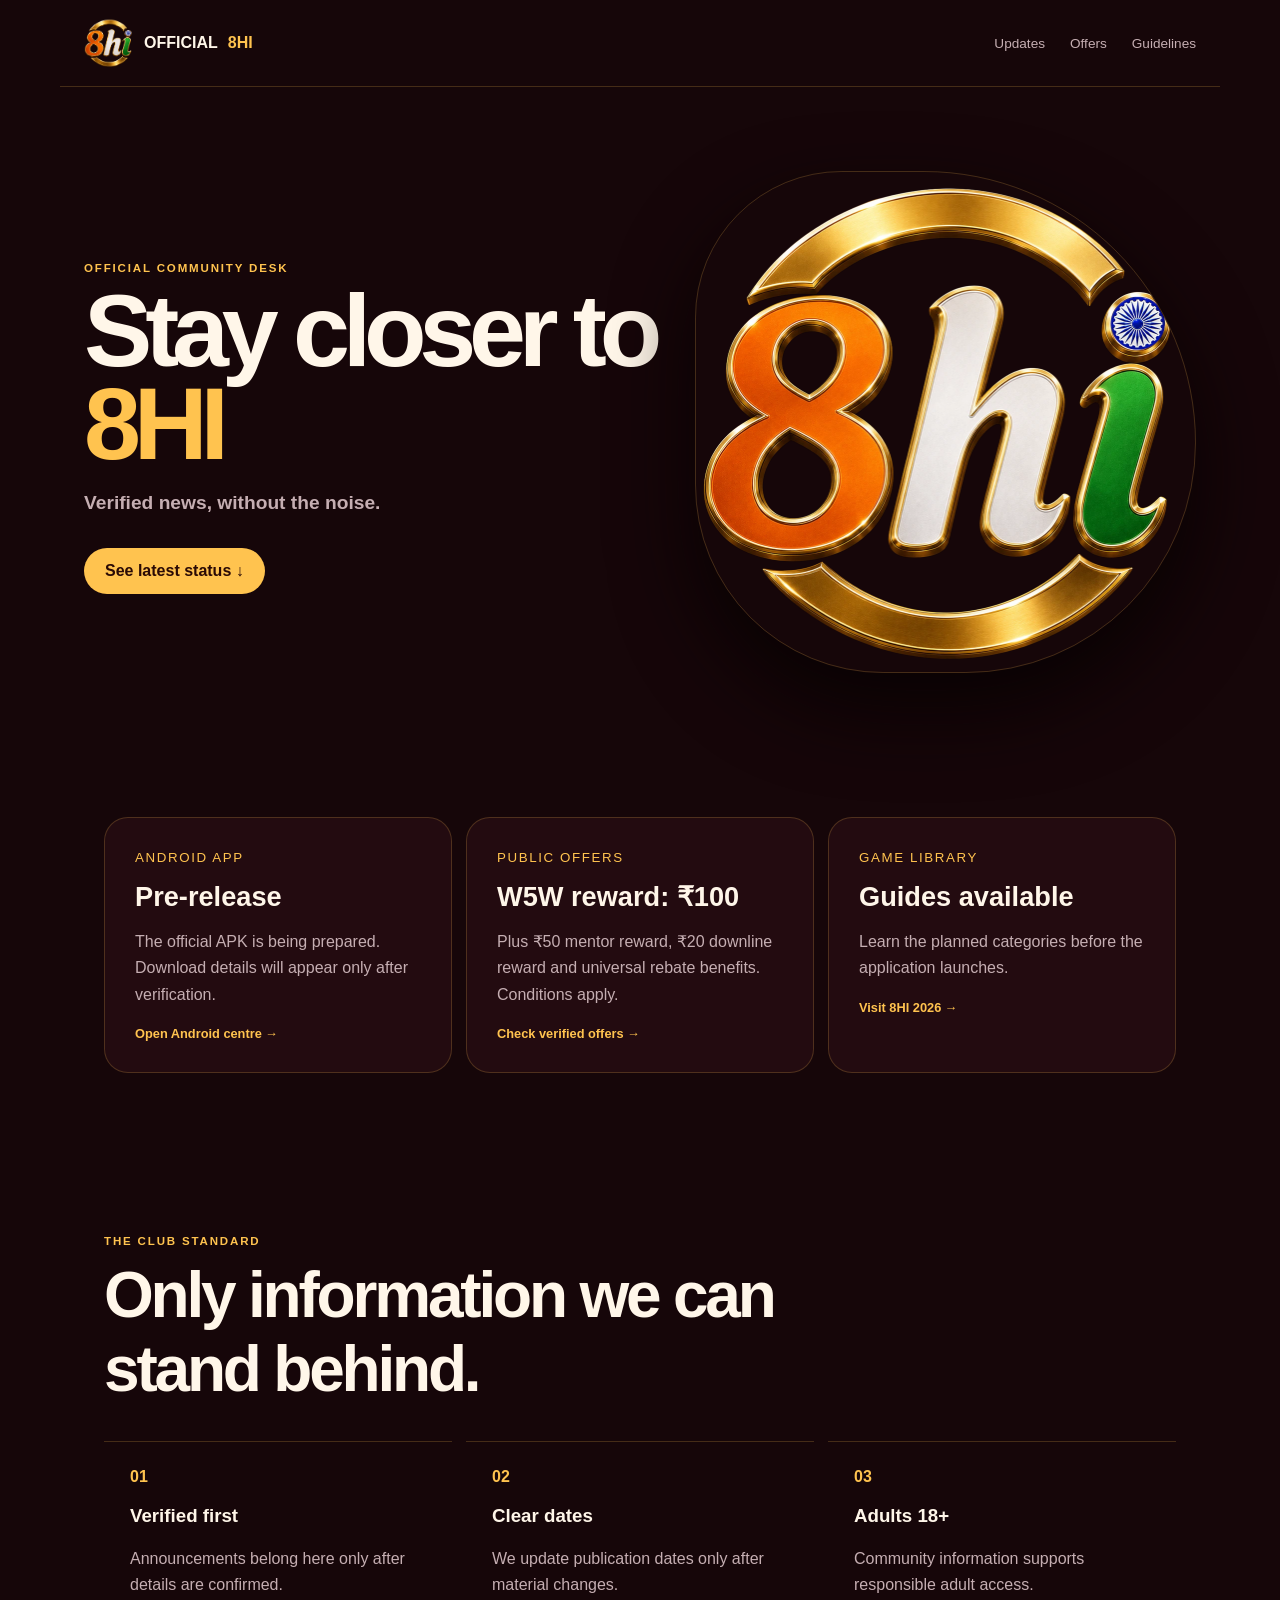
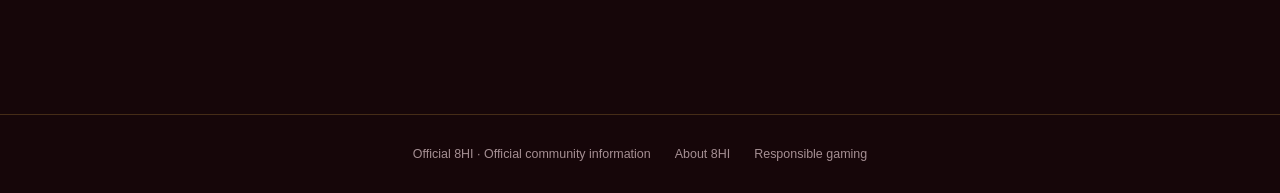
==== index.html @ 54b08151 "Migrate 8HI site to GitHub Pages with live APK download" ====
<!DOCTYPE html><html lang="en-IN"><head><meta charSet="utf-8"/><meta name="viewport" content="width=device-width, initial-scale=1"/><link rel="preload" href="/assets/8hi-mark.png" as="image"/><link rel="preload" href="/assets/8hi-hero-mark-20260906.webp" as="image"/><link rel="stylesheet" href="/_next/static/css/index.CiIoMA8r.css" data-rsc-css-href="/_next/static/css/index.CiIoMA8r.css" data-precedence="vite-rsc/importer-resources"/><link rel="stylesheet" href="/_next/static/css/Seo.BQ40Nzmg.css" data-rsc-css-href="/_next/static/css/Seo.BQ40Nzmg.css" data-precedence="vite-rsc/importer-resources"/><link rel="modulepreload" fetchPriority="low" href="/_next/static/chunks/index-CrFQhKd0.js"/><script src="/_next/static/chunks/rolldown-runtime-C60lm6uB.js" type="module" async=""></script><script src="/_next/static/chunks/framework-BgSIrAUN.js" type="module" async=""></script><link rel="modulepreload" href="/_next/static/chunks/layout-segment-context-BVbj2iGu.js" crossorigin=""/><title>8HI.com Official — Official Community &amp; Platform Updates</title><meta name="description" content="Follow verified Official 8HI news, Android app release updates, game announcements and responsible community guidance."/><meta name="robots" content="index, follow"/><meta name="googlebot" content="index, follow, max-image-preview:large, max-snippet:-1"/><meta property="og:title" content="Official 8HI — Stay Close to 8HI"/><meta property="og:description" content="Verified platform news and community information."/><meta property="og:url" content="https://official8hi.com"/><meta property="og:type" content="website"/><meta property="og:locale" content="en_IN"/><meta property="og:image" content="https://official8hi.com/og.png"/><meta name="twitter:card" content="summary_large_image"/><meta name="twitter:title" content="Official 8HI — Stay Close to 8HI"/><meta name="twitter:description" content="Verified platform news and community information."/><meta name="twitter:image" content="https://official8hi.com/og.png"/><link rel="shortcut icon" href="/favicon.ico"/><link rel="icon" href="/icon-48.png" sizes="48x48" type="image/png"/><link rel="icon" href="/icon.png" sizes="96x96" type="image/png"/><link rel="icon" href="/icon-192.png" sizes="192x192" type="image/png"/><link rel="icon" href="/favicon.ico" sizes="48x48" type="image/x-icon"/><link rel="apple-touch-icon" href="/icon-192.png" sizes="192x192" type="image/png"/><link rel="manifest" href="/manifest.webmanifest"/><link rel="canonical" href="https://official8hi.com"/><script>Object.assign(((self[Symbol.for("vinext.navigationRuntime")]??={bootstrap:{routeManifest:null},functions:{}}).bootstrap.rsc??={rsc:[]}),{params:{},nav:{"pathname":"/","searchParams":[]}})</script><link rel="modulepreload" href="/_next/static/chunks/index-CrFQhKd0.js" />
</head><body><main><script type="application/ld+json">{"@context":"https://schema.org","@graph":[{"@type":"Organization","@id":"https://official8hi.com/#organization","name":"Official 8HI","url":"https://official8hi.com/","logo":{"@type":"ImageObject","url":"https://official8hi.com/icon-512.png"}},{"@type":"WebSite","@id":"https://official8hi.com/#website","name":"Official 8HI","url":"https://official8hi.com/","inLanguage":"en-IN","publisher":{"@id":"https://official8hi.com/#organization"}},{"@type":"WebPage","name":"Official 8HI Official Updates","description":"Verified 8HI Android release, offer and community information.","url":"https://official8hi.com/","datePublished":"2026-08-31","dateModified":"2026-08-31","isPartOf":{"@id":"https://official8hi.com/#website"}},{"@type":"BreadcrumbList","itemListElement":[{"@type":"ListItem","position":1,"name":"Official 8HI","item":"https://official8hi.com/"}]}]}</script><header><a class="brand" href="/"><img src="/assets/8hi-mark.png" alt="Official 8HI" width="50" height="50"/>OFFICIAL <b>8HI</b></a><nav><a href="/updates">Updates</a><a href="/offers">Offers</a><a href="/community-guidelines">Guidelines</a></nav></header><section class="hero"><div><p>OFFICIAL COMMUNITY DESK</p><h1>Stay closer to <span>8HI</span></h1><h2>Verified news, without the noise.</h2><a href="#updates">See latest status ↓</a></div><img src="/assets/8hi-hero-mark-20260906.webp" alt="Official 8HI community" width="700" height="700"/></section><section class="updates" id="updates"><div><small>ANDROID APP</small><strong>Pre-release</strong><p>The official APK is being prepared. Download details will appear only after verification.</p><a href="https://8hiapp.in">Open Android centre →</a></div><div><small>PUBLIC OFFERS</small><strong>W5W reward: ₹100</strong><p>Plus ₹50 mentor reward, ₹20 downline reward and universal rebate benefits. Conditions apply.</p><a href="https://8hiapp.com/bonuses">Check verified offers →</a></div><div><small>GAME LIBRARY</small><strong>Guides available</strong><p>Learn the planned categories before the application launches.</p><a href="https://8hi.in">Visit 8HI 2026 →</a></div></section><section class="club" id="club"><p>THE CLUB STANDARD</p><h2>Only information we can stand behind.</h2><div><article><b>01</b><h3>Verified first</h3><span>Announcements belong here only after details are confirmed.</span></article><article><b>02</b><h3>Clear dates</h3><span>We update publication dates only after material changes.</span></article><article><b>03</b><h3>Adults 18+</h3><span>Community information supports responsible adult access.</span></article></div></section><footer><span>Official 8HI · Official community information</span><a href="https://8hiapp.com/about">About 8HI</a><a href="https://8hiapp.com/responsible-gaming">Responsible gaming</a></footer></main><script type="module" src="/_next/static/chunks/index-CrFQhKd0.js" id="_R_" async=""></script><script>((self[Symbol.for("vinext.navigationRuntime")]??={bootstrap:{routeManifest:null},functions:{}}).bootstrap.rsc??={rsc:[]}).rsc.push("2:I[\"241712b84696\",[],\"Children\",1]\n")</script><script>((self[Symbol.for("vinext.navigationRuntime")]??={bootstrap:{routeManifest:null},functions:{}}).bootstrap.rsc??={rsc:[]}).rsc.push("3:I[\"c97c5256dee9\",[],\"GlobalErrorBoundary\",1]\n")</script><script>((self[Symbol.for("vinext.navigationRuntime")]??={bootstrap:{routeManifest:null},functions:{}}).bootstrap.rsc??={rsc:[]}).rsc.push("4:I[\"4fc9a72db2d4\",[],\"default\",1]\n")</script><script>((self[Symbol.for("vinext.navigationRuntime")]??={bootstrap:{routeManifest:null},functions:{}}).bootstrap.rsc??={rsc:[]}).rsc.push("5:I[\"c97c5256dee9\",[],\"ErrorBoundary\",1]\n")</script><script>((self[Symbol.for("vinext.navigationRuntime")]??={bootstrap:{routeManifest:null},functions:{}}).bootstrap.rsc??={rsc:[]}).rsc.push("6:I[\"fca0cf90f4e2\",[],\"LayoutSegmentProvider\",1]\n")</script><script>((self[Symbol.for("vinext.navigationRuntime")]??={bootstrap:{routeManifest:null},functions:{}}).bootstrap.rsc??={rsc:[]}).rsc.push("7:I[\"241712b84696\",[],\"Slot\",1]\n")</script><script>((self[Symbol.for("vinext.navigationRuntime")]??={bootstrap:{routeManifest:null},functions:{}}).bootstrap.rsc??={rsc:[]}).rsc.push("8:I[\"c97c5256dee9\",[],\"NotFoundBoundary\",1]\n")</script><script>((self[Symbol.for("vinext.navigationRuntime")]??={bootstrap:{routeManifest:null},functions:{}}).bootstrap.rsc??={rsc:[]}).rsc.push("9:I[\"fa878354c746\",[],\"AppRouterScrollTarget\",1]\n")</script><script>((self[Symbol.for("vinext.navigationRuntime")]??={bootstrap:{routeManifest:null},functions:{}}).bootstrap.rsc??={rsc:[]}).rsc.push("a:I[\"c97c5256dee9\",[],\"RedirectBoundary\",1]\n")</script><script>((self[Symbol.for("vinext.navigationRuntime")]??={bootstrap:{routeManifest:null},functions:{}}).bootstrap.rsc??={rsc:[]}).rsc.push(":HL[\"/_next/static/css/index.CiIoMA8r.css\",\"style\"     ]\n")</script><script>((self[Symbol.for("vinext.navigationRuntime")]??={bootstrap:{routeManifest:null},functions:{}}).bootstrap.rsc??={rsc:[]}).rsc.push("0:{\"__route\":\"route:/\",\"__interceptionContext\":null,\"__layoutIds\":[\"layout:/\"],\"__rootLayout\":\"/\",\"__sourcePage\":\"/page\",\"page:/\":\"$L1\",\"layout:/\":[[[[\"$\",\"link\",\"css:/_next/static/css/index.CiIoMA8r.css\",{\"rel\":\"stylesheet\",\"precedence\":\"vite-rsc/importer-resources\",\"href\":\"/_next/static/css/index.CiIoMA8r.css\",\"data-rsc-css-href\":\"/_next/static/css/index.CiIoMA8r.css\"}],\"$undefined\"],[\"$\",\"html\",null,{\"lang\":\"en-IN\",\"children\":[\"$\",\"body\",null,{\"children\":[\"$\",\"$L2\",null,{}]}]}]],null],\"route:/\":[[[\"$\",\"meta\",null,{\"charSet\":\"utf-8\"}],[[\"$\",\"title\",\"0\",{\"children\":\"8HI.com Official — Official Community \u0026 Platform Updates\"}],[\"$\",\"meta\",\"1\",{\"name\":\"description\",\"content\":\"Follow verified Official 8HI news, Android app release updates, game announcements and responsible community guidance.\"}],[\"$\",\"meta\",\"2\",{\"name\":\"robots\",\"content\":\"index, follow\"}],[\"$\",\"meta\",\"3\",{\"name\":\"googlebot\",\"content\":\"index, follow, max-image-preview:large, max-snippet:-1\"}],[\"$\",\"meta\",\"4\",{\"property\":\"og:title\",\"content\":\"Official 8HI — Stay Close to 8HI\"}],[\"$\",\"meta\",\"5\",{\"property\":\"og:description\",\"content\":\"Verified platform news and community information.\"}],[\"$\",\"meta\",\"6\",{\"property\":\"og:url\",\"content\":\"https://official8hi.com\"}],[\"$\",\"meta\",\"7\",{\"property\":\"og:type\",\"content\":\"website\"}],[\"$\",\"meta\",\"8\",{\"property\":\"og:locale\",\"content\":\"en_IN\"}],[\"$\",\"meta\",\"9\",{\"property\":\"og:image\",\"content\":\"https://official8hi.com/og.png\"}],[\"$\",\"meta\",\"10\",{\"name\":\"twitter:card\",\"content\":\"summary_large_image\"}],[\"$\",\"meta\",\"11\",{\"name\":\"twitter:title\",\"content\":\"Official 8HI — Stay Close to 8HI\"}],[\"$\",\"meta\",\"12\",{\"name\":\"twitter:description\",\"content\":\"Verified platform news and community information.\"}],[\"$\",\"meta\",\"13\",{\"name\":\"twitter:image\",\"content\":\"https://official8hi.com/og.png\"}],[\"$\",\"link\",\"14\",{\"rel\":\"shortcut icon\",\"href\":\"/favicon.ico\"}],[\"$\",\"link\",\"15\",{\"rel\":\"icon\",\"href\":\"/icon-48.png\",\"sizes\":\"48x48\",\"type\":\"image/png\"}],[\"$\",\"link\",\"16\",{\"rel\":\"icon\",\"href\":\"/icon.png\",\"sizes\":\"96x96\",\"type\":\"image/png\"}],[\"$\",\"link\",\"17\",{\"rel\":\"icon\",\"href\":\"/icon-192.png\",\"sizes\":\"192x192\",\"type\":\"image/png\"}],[\"$\",\"link\",\"18\",{\"rel\":\"icon\",\"href\":\"/favicon.ico\",\"sizes\":\"48x48\",\"type\":\"image/x-icon\"}],[\"$\",\"link\",\"19\",{\"rel\":\"apple-touch-icon\",\"href\":\"/icon-192.png\",\"sizes\":\"192x192\",\"type\":\"image/png\"}],[\"$\",\"link\",\"20\",{\"rel\":\"manifest\",\"href\":\"/manifest.webmanifest\"}],[\"$\",\"link\",\"21\",{\"rel\":\"canonical\",\"href\":\"https://official8hi.com\"}]],[[\"$\",\"meta\",\"0\",{\"name\":\"viewport\",\"content\":\"width=device-width, initial-scale=1\"}]]],[\"$\",\"$L3\",null,{\"fallback\":\"$4\",\"children\":[\"$\",\"$L5\",null,{\"fallback\":\"$4\",\"children\":[\"$\",\"$L6\",null,{\"providerId\":\"layout:/\",\"segmentMap\":{\"children\":[]},\"children\":[\"$\",\"$L7\",null,{\"id\":\"layout:/\",\"parallelSlots\":\"$undefined\",\"children\":[\"$\",\"$L8\",null,{\"resetKey\":\"\",\"fallback\":[\"$\",\"main\",null,{\"className\":\"subpage\",\"children\":[[\"$\",\"p\",null,{\"className\":\"eyebrow\",\"children\":\"404\"}],[\"$\",\"h1\",null,{\"children\":\"Notice not found\"}],[\"$\",\"p\",null,{\"className\":\"intro\",\"children\":\"This address is not part of the verified Official 8HI information desk.\"}],[\"$\",\"a\",null,{\"href\":\"/\",\"children\":\"Return to Official 8HI\"}]]}],\"children\":[\"$\",\"$L8\",null,{\"resetKey\":\"\",\"fallback\":[\"$\",\"main\",null,{\"className\":\"subpage\",\"children\":[[\"$\",\"p\",null,{\"className\":\"eyebrow\",\"children\":\"404\"}],[\"$\",\"h1\",null,{\"children\":\"Notice not found\"}],[\"$\",\"p\",null,{\"className\":\"intro\",\"children\":\"This address is not part of the verified Official 8HI information desk.\"}],[\"$\",\"a\",null,{\"href\":\"/\",\"children\":\"Return to Official 8HI\"}]]}],\"children\":[\"$\",\"$L9\",null,{\"children\":[\"$\",\"$La\",null,{\"children\":[[\"$\",\"$L6\",null,{\"providerId\":\"page:/\",\"segmentMap\":{\"children\":[\"__PAGE__\"]},\"children\":[\"$\",\"$L7\",null,{\"id\":\"page:/\"}]}],null]}]}]}]}]}]}]}]}],null,null],\"__layoutFlags\":{\"layout:/\":\"s\"},\"__artifactCompatibility\":{\"schemaVersion\":1,\"graphVersion\":\"app-route-graph:1177fd80f83fa7b0\",\"deploymentVersion\":\"f76f2bc6-9877-46dc-8e37-2fa02116fa66\",\"appElementsSchemaVersion\":1,\"rscPayloadSchemaVersion\":1,\"rootBoundaryId\":\"/\",\"renderEpoch\":null},\"__renderObservation\":{\"schemaVersion\":1,\"output\":{\"kind\":\"app-rsc\",\"mountedSlotsFingerprint\":null,\"renderEpoch\":null,\"rootBoundaryId\":\"/\",\"routeId\":\"route:/\"},\"completeness\":\"partial\",\"boundaryOutcome\":{\"kind\":\"unknown\"},\"requestApis\":[{\"kind\":\"connection\",\"status\":\"unknown\"},{\"kind\":\"cookies\",\"status\":\"unknown\"},{\"kind\":\"draftMode\",\"status\":\"unknown\"},{\"kind\":\"headers\",\"status\":\"unknown\"},{\"kind\":\"params\",\"status\":\"unknown\"},{\"kind\":\"searchParams\",\"status\":\"unknown\"}],\"dynamicFetches\":[],\"cacheTags\":[\"/\",\"_N_T_/\",\"_N_T_/index\",\"_N_T_/layout\",\"_N_T_/page\"],\"pathTags\":[\"/\"],\"cacheability\":\"unknown\",\"downgrade\":{\"target\":\"freshRender\",\"reasons\":[{\"code\":\"CP_DOWNGRADE_CACHEABILITY_UNKNOWN\",\"target\":\"freshRender\"},{\"code\":\"CP_DOWNGRADE_INCOMPLETE_OBSERVATION\",\"completeness\":\"partial\",\"target\":\"freshRender\"},{\"code\":\"CP_DOWNGRADE_UNKNOWN_REQUEST_API\",\"requestApi\":\"connection\",\"target\":\"freshRender\"},{\"code\":\"CP_DOWNGRADE_UNKNOWN_REQUEST_API\",\"requestApi\":\"cookies\",\"target\":\"freshRender\"},{\"code\":\"CP_DOWNGRADE_UNKNOWN_REQUEST_API\",\"requestApi\":\"draftMode\",\"target\":\"freshRender\"},{\"code\":\"CP_DOWNGRADE_UNKNOWN_REQUEST_API\",\"requestApi\":\"headers\",\"target\":\"freshRender\"},{\"code\":\"CP_DOWNGRADE_UNKNOWN_REQUEST_API\",\"requestApi\":\"params\",\"target\":\"freshRender\"},{\"code\":\"CP_DOWNGRADE_UNKNOWN_REQUEST_API\",\"requestApi\":\"searchParams\",\"target\":\"freshRender\"}],\"fallback\":{\"kind\":\"breakerFallback\",\"code\":\"CP_PRIVATE_DYNAMIC_DOWNGRADE\",\"mode\":\"renderFresh\",\"scope\":\"affectedOutput\",\"fields\":{\"reasonCodes\":[\"CP_DOWNGRADE_CACHEABILITY_UNKNOWN\",\"CP_DOWNGRADE_INCOMPLETE_OBSERVATION\",\"CP_DOWNGRADE_UNKNOWN_REQUEST_API\",\"CP_DOWNGRADE_UNKNOWN_REQUEST_API\",\"CP_DOWNGRADE_UNKNOWN_REQUEST_API\",\"CP_DOWNGRADE_UNKNOWN_REQUEST_API\",\"CP_DOWNGRADE_UNKNOWN_REQUEST_API\",\"CP_DOWNGRADE_UNKNOWN_REQUEST_API\"],\"target\":\"freshRender\"}},\"isPublicCacheCandidate\":false}}}\n")</script><script>((self[Symbol.for("vinext.navigationRuntime")]??={bootstrap:{routeManifest:null},functions:{}}).bootstrap.rsc??={rsc:[]}).rsc.push(":HL[\"/_next/static/css/Seo.BQ40Nzmg.css\",\"style\"     ]\n")</script><script>((self[Symbol.for("vinext.navigationRuntime")]??={bootstrap:{routeManifest:null},functions:{}}).bootstrap.rsc??={rsc:[]}).rsc.push(":HL[\"/assets/8hi-mark.png\",\"image\"]\n")</script><script>((self[Symbol.for("vinext.navigationRuntime")]??={bootstrap:{routeManifest:null},functions:{}}).bootstrap.rsc??={rsc:[]}).rsc.push(":HL[\"/assets/8hi-hero-mark-20260906.webp\",\"image\"]\n")</script><script>((self[Symbol.for("vinext.navigationRuntime")]??={bootstrap:{routeManifest:null},functions:{}}).bootstrap.rsc??={rsc:[]}).rsc.push("1:[\"$\",\"main\",null,{\"children\":[[[[\"$\",\"link\",\"css:/_next/static/css/Seo.BQ40Nzmg.css\",{\"rel\":\"stylesheet\",\"precedence\":\"vite-rsc/importer-resources\",\"href\":\"/_next/static/css/Seo.BQ40Nzmg.css\",\"data-rsc-css-href\":\"/_next/static/css/Seo.BQ40Nzmg.css\"}],\"$undefined\"],[\"$\",\"script\",null,{\"type\":\"application/ld+json\",\"dangerouslySetInnerHTML\":{\"__html\":\"{\\\"@context\\\":\\\"https://schema.org\\\",\\\"@graph\\\":[{\\\"@type\\\":\\\"Organization\\\",\\\"@id\\\":\\\"https://official8hi.com/#organization\\\",\\\"name\\\":\\\"Official 8HI\\\",\\\"url\\\":\\\"https://official8hi.com/\\\",\\\"logo\\\":{\\\"@type\\\":\\\"ImageObject\\\",\\\"url\\\":\\\"https://official8hi.com/icon-512.png\\\"}},{\\\"@type\\\":\\\"WebSite\\\",\\\"@id\\\":\\\"https://official8hi.com/#website\\\",\\\"name\\\":\\\"Official 8HI\\\",\\\"url\\\":\\\"https://official8hi.com/\\\",\\\"inLanguage\\\":\\\"en-IN\\\",\\\"publisher\\\":{\\\"@id\\\":\\\"https://official8hi.com/#organization\\\"}},{\\\"@type\\\":\\\"WebPage\\\",\\\"name\\\":\\\"Official 8HI Official Updates\\\",\\\"description\\\":\\\"Verified 8HI Android release, offer and community information.\\\",\\\"url\\\":\\\"https://official8hi.com/\\\",\\\"datePublished\\\":\\\"2026-08-31\\\",\\\"dateModified\\\":\\\"2026-08-31\\\",\\\"isPartOf\\\":{\\\"@id\\\":\\\"https://official8hi.com/#website\\\"}},{\\\"@type\\\":\\\"BreadcrumbList\\\",\\\"itemListElement\\\":[{\\\"@type\\\":\\\"ListItem\\\",\\\"position\\\":1,\\\"name\\\":\\\"Official 8HI\\\",\\\"item\\\":\\\"https://official8hi.com/\\\"}]}]}\"}}]],[\"$\",\"header\",null,{\"children\":[[\"$\",\"a\",null,{\"className\":\"brand\",\"href\":\"/\",\"children\":[[\"$\",\"img\",null,{\"src\":\"/assets/8hi-mark.png\",\"alt\":\"Official 8HI\",\"width\":50,\"height\":50}],\"OFFICIAL \",[\"$\",\"b\",null,{\"children\":\"8HI\"}]]}],[\"$\",\"nav\",null,{\"children\":[[\"$\",\"a\",null,{\"href\":\"/updates\",\"children\":\"Updates\"}],[\"$\",\"a\",null,{\"href\":\"/offers\",\"children\":\"Offers\"}],[\"$\",\"a\",null,{\"href\":\"/community-guidelines\",\"children\":\"Guidelines\"}]]}]]}],[\"$\",\"section\",null,{\"className\":\"hero\",\"children\":[[\"$\",\"div\",null,{\"children\":[[\"$\",\"p\",null,{\"children\":\"OFFICIAL COMMUNITY DESK\"}],[\"$\",\"h1\",null,{\"children\":[\"Stay closer to \",[\"$\",\"span\",null,{\"children\":\"8HI\"}]]}],[\"$\",\"h2\",null,{\"children\":\"Verified news, without the noise.\"}],[\"$\",\"a\",null,{\"href\":\"#updates\",\"children\":\"See latest status ↓\"}]]}],[\"$\",\"img\",null,{\"src\":\"/assets/8hi-hero-mark-20260906.webp\",\"alt\":\"Official 8HI community\",\"width\":700,\"height\":700}]]}],[\"$\",\"section\",null,{\"className\":\"updates\",\"id\":\"updates\",\"children\":[[\"$\",\"div\",null,{\"children\":[[\"$\",\"small\",null,{\"children\":\"ANDROID APP\"}],[\"$\",\"strong\",null,{\"children\":\"Pre-release\"}],[\"$\",\"p\",null,{\"children\":\"The official APK is being prepared. Download details will appear only after verification.\"}],[\"$\",\"a\",null,{\"href\":\"https://8hiapp.in\",\"children\":\"Open Android centre →\"}]]}],[\"$\",\"div\",null,{\"children\":[[\"$\",\"small\",null,{\"children\":\"PUBLIC OFFERS\"}],[\"$\",\"strong\",null,{\"children\":\"W5W reward: ₹100\"}],[\"$\",\"p\",null,{\"children\":\"Plus ₹50 mentor reward, ₹20 downline reward and universal rebate benefits. Conditions apply.\"}],[\"$\",\"a\",null,{\"href\":\"https://8hiapp.com/bonuses\",\"children\":\"Check verified offers →\"}]]}],[\"$\",\"div\",null,{\"children\":[[\"$\",\"small\",null,{\"children\":\"GAME LIBRARY\"}],[\"$\",\"strong\",null,{\"children\":\"Guides available\"}],[\"$\",\"p\",null,{\"children\":\"Learn the planned categories before the application launches.\"}],[\"$\",\"a\",null,{\"href\":\"https://8hi.in\",\"children\":\"Visit 8HI 2026 →\"}]]}]]}],[\"$\",\"section\",null,{\"className\":\"club\",\"id\":\"club\",\"children\":[[\"$\",\"p\",null,{\"children\":\"THE CLUB STANDARD\"}],[\"$\",\"h2\",null,{\"children\":\"Only information we can stand behind.\"}],[\"$\",\"div\",null,{\"children\":[[\"$\",\"article\",null,{\"children\":[[\"$\",\"b\",null,{\"children\":\"01\"}],[\"$\",\"h3\",null,{\"children\":\"Verified first\"}],[\"$\",\"span\",null,{\"children\":\"Announcements belong here only after details are confirmed.\"}]]}],[\"$\",\"article\",null,{\"children\":[[\"$\",\"b\",null,{\"children\":\"02\"}],[\"$\",\"h3\",null,{\"children\":\"Clear dates\"}],[\"$\",\"span\",null,{\"children\":\"We update publication dates only after material changes.\"}]]}],[\"$\",\"article\",null,{\"children\":[[\"$\",\"b\",null,{\"children\":\"03\"}],[\"$\",\"h3\",null,{\"children\":\"Adults 18+\"}],[\"$\",\"span\",null,{\"children\":\"Community information supports responsible adult access.\"}]]}]]}]]}],[\"$\",\"footer\",null,{\"children\":[[\"$\",\"span\",null,{\"children\":\"Official 8HI · Official community information\"}],[\"$\",\"a\",null,{\"href\":\"https://8hiapp.com/about\",\"children\":\"About 8HI\"}],[\"$\",\"a\",null,{\"href\":\"https://8hiapp.com/responsible-gaming\",\"children\":\"Responsible gaming\"}]]}]]}]\n")</script><script>Object.assign(((self[Symbol.for("vinext.navigationRuntime")]??={bootstrap:{routeManifest:null},functions:{}}).bootstrap.rsc??={rsc:[]}),{"initialCacheKind":"static"});((self[Symbol.for("vinext.navigationRuntime")]??={bootstrap:{routeManifest:null},functions:{}}).bootstrap.rsc??={rsc:[]}).done=true</script><script src="/download-ready.js" defer></script></body></html>
---- _next/static/css/index.CiIoMA8r.css ----
:root{--bg:#160609;--card:#230b10;--gold:#ffc34f;--text:#fff6e9;--muted:#c5aeb2;--line:#ffc34f33}*{box-sizing:border-box}html{scroll-behavior:smooth}body{background:var(--bg);color:var(--text);margin:0;font-family:Arial,sans-serif}a{color:inherit;text-decoration:none}header{border-bottom:1px solid var(--line);justify-content:space-between;align-items:center;max-width:1160px;margin:auto;padding:18px 24px;display:flex}.brand{align-items:center;gap:10px;font-weight:900;display:flex}.brand b,.hero p,.club>p{color:var(--gold)}nav{color:var(--muted);gap:25px;font-size:.85rem;display:flex}.hero{grid-template-columns:1fr .82fr;align-items:center;max-width:1160px;min-height:670px;margin:auto;padding:65px 24px;display:grid}.hero p,.club>p{letter-spacing:.16em;font-size:.72rem;font-weight:900}.hero h1{letter-spacing:-.07em;margin:10px 0 0;font-size:clamp(4rem,8vw,7.5rem);line-height:.9}.hero h1 span{color:var(--gold)}.hero h2{color:var(--muted);margin:22px 0 34px;font-size:1.2rem}.hero>div>a{background:var(--gold);color:#2a0a05;border-radius:999px;padding:14px 21px;font-weight:900;display:inline-flex}.hero img{border:1px solid var(--line);border-radius:35% 65% 55% 45%;width:100%;height:auto;box-shadow:0 35px 80px #090203}.updates{grid-template-columns:repeat(3,1fr);gap:14px;max-width:1120px;margin:auto;padding:60px 24px;display:grid}.updates>div{border:1px solid var(--line);background:var(--card);border-radius:24px;padding:30px}.updates small{color:var(--gold);letter-spacing:.12em}.updates strong{margin:15px 0;font-size:1.7rem;display:block}.updates p,.club span{color:var(--muted);line-height:1.65}.updates a{color:var(--gold);font-size:.8rem;font-weight:800}.club{max-width:1120px;margin:auto;padding:90px 24px}.club h2{letter-spacing:-.05em;max-width:700px;margin:10px 0 35px;font-size:clamp(2.4rem,5vw,4rem)}.club>div{grid-template-columns:repeat(3,1fr);gap:14px;display:grid}.club article{border-top:1px solid var(--line);padding:26px}.club b{color:var(--gold)}footer{border-top:1px solid var(--line);color:#a58f93;flex-wrap:wrap;justify-content:center;gap:24px;padding:32px;font-size:.78rem;display:flex}@media (max-width:720px){body{padding-bottom:72px}header{padding:12px 16px}header nav{z-index:10;border:1px solid var(--line);background:#160609f2;border-radius:16px;justify-content:space-around;padding:14px;position:fixed;bottom:8px;left:10px;right:10px}.hero{text-align:center;grid-template-columns:1fr;min-height:auto;padding:55px 18px}.hero h1{font-size:4rem}.hero img{margin-top:45px}.updates,.club>div{grid-template-columns:1fr}.updates,.club{padding:60px 18px}}
---- _next/static/css/Seo.BQ40Nzmg.css ----
.crumb{color:#bfcae0;flex-wrap:wrap;align-items:center;gap:.55rem;margin:0 0 1.4rem;font-size:.9rem;display:flex}.crumb a{color:inherit}.updated{color:#aab7ce;margin:1rem 0 2rem;display:block}:is(a:focus-visible,summary:focus-visible){outline-offset:4px;outline:3px solid #efbd45}
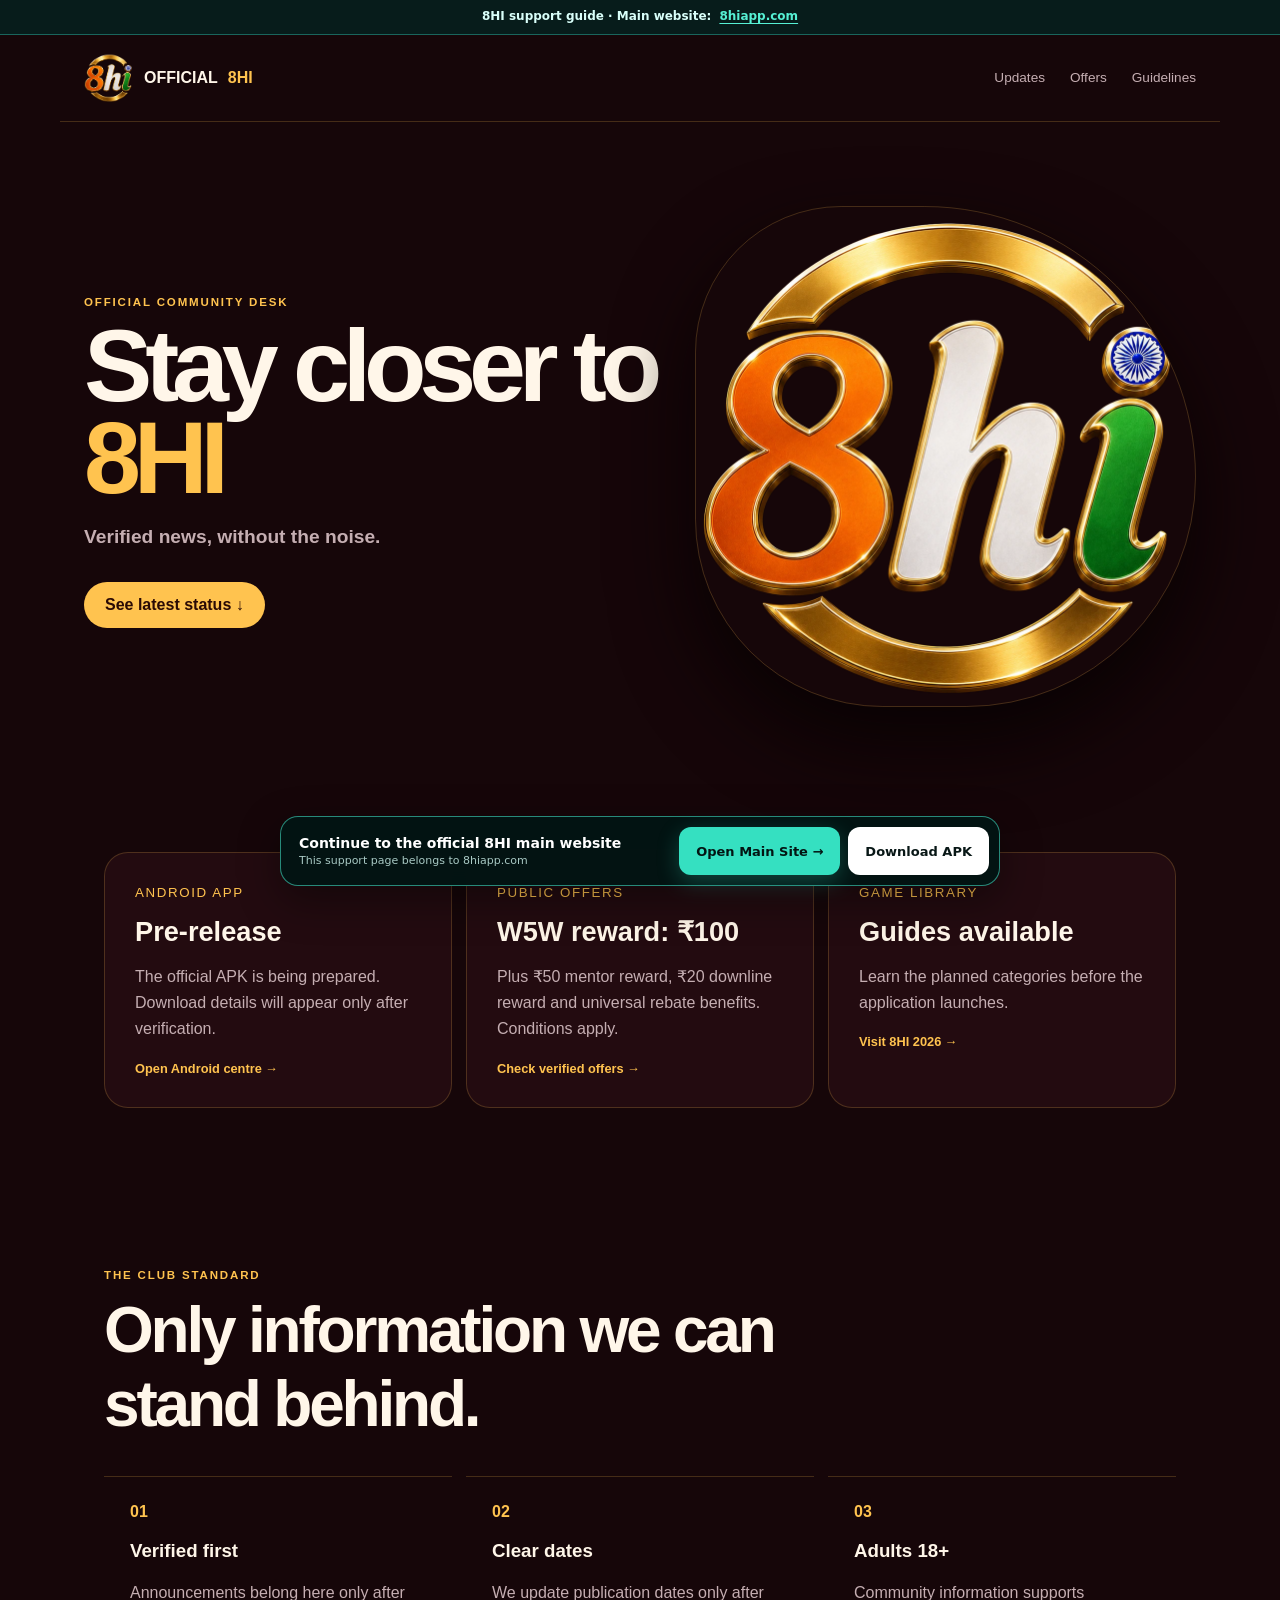
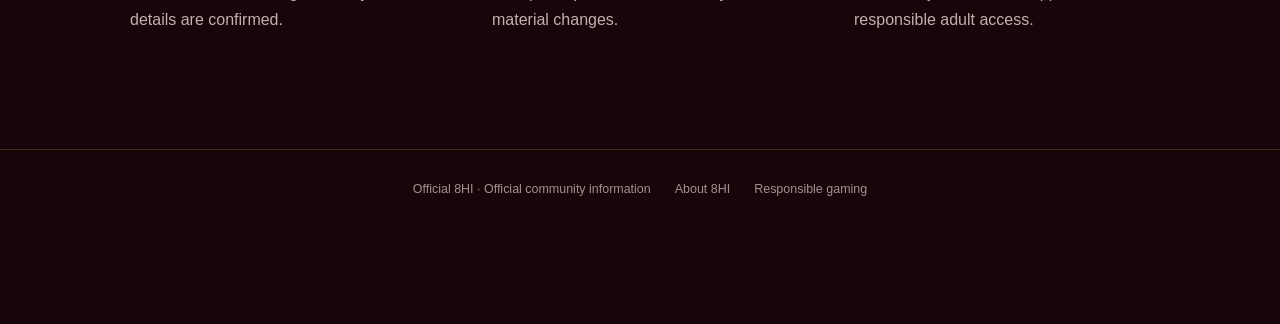
==== commit 3788b7af: "Add clear mobile navigation to main site" ====
--- a/index.html
+++ b/index.html
@@ -1,2 +1,2 @@
 <!DOCTYPE html><html lang="en-IN"><head><meta charSet="utf-8"/><meta name="viewport" content="width=device-width, initial-scale=1"/><link rel="preload" href="/assets/8hi-mark.png" as="image"/><link rel="preload" href="/assets/8hi-hero-mark-20260906.webp" as="image"/><link rel="stylesheet" href="/_next/static/css/index.CiIoMA8r.css" data-rsc-css-href="/_next/static/css/index.CiIoMA8r.css" data-precedence="vite-rsc/importer-resources"/><link rel="stylesheet" href="/_next/static/css/Seo.BQ40Nzmg.css" data-rsc-css-href="/_next/static/css/Seo.BQ40Nzmg.css" data-precedence="vite-rsc/importer-resources"/><link rel="modulepreload" fetchPriority="low" href="/_next/static/chunks/index-CrFQhKd0.js"/><script src="/_next/static/chunks/rolldown-runtime-C60lm6uB.js" type="module" async=""></script><script src="/_next/static/chunks/framework-BgSIrAUN.js" type="module" async=""></script><link rel="modulepreload" href="/_next/static/chunks/layout-segment-context-BVbj2iGu.js" crossorigin=""/><title>8HI.com Official — Official Community &amp; Platform Updates</title><meta name="description" content="Follow verified Official 8HI news, Android app release updates, game announcements and responsible community guidance."/><meta name="robots" content="index, follow"/><meta name="googlebot" content="index, follow, max-image-preview:large, max-snippet:-1"/><meta property="og:title" content="Official 8HI — Stay Close to 8HI"/><meta property="og:description" content="Verified platform news and community information."/><meta property="og:url" content="https://official8hi.com"/><meta property="og:type" content="website"/><meta property="og:locale" content="en_IN"/><meta property="og:image" content="https://official8hi.com/og.png"/><meta name="twitter:card" content="summary_large_image"/><meta name="twitter:title" content="Official 8HI — Stay Close to 8HI"/><meta name="twitter:description" content="Verified platform news and community information."/><meta name="twitter:image" content="https://official8hi.com/og.png"/><link rel="shortcut icon" href="/favicon.ico"/><link rel="icon" href="/icon-48.png" sizes="48x48" type="image/png"/><link rel="icon" href="/icon.png" sizes="96x96" type="image/png"/><link rel="icon" href="/icon-192.png" sizes="192x192" type="image/png"/><link rel="icon" href="/favicon.ico" sizes="48x48" type="image/x-icon"/><link rel="apple-touch-icon" href="/icon-192.png" sizes="192x192" type="image/png"/><link rel="manifest" href="/manifest.webmanifest"/><link rel="canonical" href="https://official8hi.com"/><script>Object.assign(((self[Symbol.for("vinext.navigationRuntime")]??={bootstrap:{routeManifest:null},functions:{}}).bootstrap.rsc??={rsc:[]}),{params:{},nav:{"pathname":"/","searchParams":[]}})</script><link rel="modulepreload" href="/_next/static/chunks/index-CrFQhKd0.js" />
-</head><body><main><script type="application/ld+json">{"@context":"https://schema.org","@graph":[{"@type":"Organization","@id":"https://official8hi.com/#organization","name":"Official 8HI","url":"https://official8hi.com/","logo":{"@type":"ImageObject","url":"https://official8hi.com/icon-512.png"}},{"@type":"WebSite","@id":"https://official8hi.com/#website","name":"Official 8HI","url":"https://official8hi.com/","inLanguage":"en-IN","publisher":{"@id":"https://official8hi.com/#organization"}},{"@type":"WebPage","name":"Official 8HI Official Updates","description":"Verified 8HI Android release, offer and community information.","url":"https://official8hi.com/","datePublished":"2026-08-31","dateModified":"2026-08-31","isPartOf":{"@id":"https://official8hi.com/#website"}},{"@type":"BreadcrumbList","itemListElement":[{"@type":"ListItem","position":1,"name":"Official 8HI","item":"https://official8hi.com/"}]}]}</script><header><a class="brand" href="/"><img src="/assets/8hi-mark.png" alt="Official 8HI" width="50" height="50"/>OFFICIAL <b>8HI</b></a><nav><a href="/updates">Updates</a><a href="/offers">Offers</a><a href="/community-guidelines">Guidelines</a></nav></header><section class="hero"><div><p>OFFICIAL COMMUNITY DESK</p><h1>Stay closer to <span>8HI</span></h1><h2>Verified news, without the noise.</h2><a href="#updates">See latest status ↓</a></div><img src="/assets/8hi-hero-mark-20260906.webp" alt="Official 8HI community" width="700" height="700"/></section><section class="updates" id="updates"><div><small>ANDROID APP</small><strong>Pre-release</strong><p>The official APK is being prepared. Download details will appear only after verification.</p><a href="https://8hiapp.in">Open Android centre →</a></div><div><small>PUBLIC OFFERS</small><strong>W5W reward: ₹100</strong><p>Plus ₹50 mentor reward, ₹20 downline reward and universal rebate benefits. Conditions apply.</p><a href="https://8hiapp.com/bonuses">Check verified offers →</a></div><div><small>GAME LIBRARY</small><strong>Guides available</strong><p>Learn the planned categories before the application launches.</p><a href="https://8hi.in">Visit 8HI 2026 →</a></div></section><section class="club" id="club"><p>THE CLUB STANDARD</p><h2>Only information we can stand behind.</h2><div><article><b>01</b><h3>Verified first</h3><span>Announcements belong here only after details are confirmed.</span></article><article><b>02</b><h3>Clear dates</h3><span>We update publication dates only after material changes.</span></article><article><b>03</b><h3>Adults 18+</h3><span>Community information supports responsible adult access.</span></article></div></section><footer><span>Official 8HI · Official community information</span><a href="https://8hiapp.com/about">About 8HI</a><a href="https://8hiapp.com/responsible-gaming">Responsible gaming</a></footer></main><script type="module" src="/_next/static/chunks/index-CrFQhKd0.js" id="_R_" async=""></script><script>((self[Symbol.for("vinext.navigationRuntime")]??={bootstrap:{routeManifest:null},functions:{}}).bootstrap.rsc??={rsc:[]}).rsc.push("2:I[\"241712b84696\",[],\"Children\",1]\n")</script><script>((self[Symbol.for("vinext.navigationRuntime")]??={bootstrap:{routeManifest:null},functions:{}}).bootstrap.rsc??={rsc:[]}).rsc.push("3:I[\"c97c5256dee9\",[],\"GlobalErrorBoundary\",1]\n")</script><script>((self[Symbol.for("vinext.navigationRuntime")]??={bootstrap:{routeManifest:null},functions:{}}).bootstrap.rsc??={rsc:[]}).rsc.push("4:I[\"4fc9a72db2d4\",[],\"default\",1]\n")</script><script>((self[Symbol.for("vinext.navigationRuntime")]??={bootstrap:{routeManifest:null},functions:{}}).bootstrap.rsc??={rsc:[]}).rsc.push("5:I[\"c97c5256dee9\",[],\"ErrorBoundary\",1]\n")</script><script>((self[Symbol.for("vinext.navigationRuntime")]??={bootstrap:{routeManifest:null},functions:{}}).bootstrap.rsc??={rsc:[]}).rsc.push("6:I[\"fca0cf90f4e2\",[],\"LayoutSegmentProvider\",1]\n")</script><script>((self[Symbol.for("vinext.navigationRuntime")]??={bootstrap:{routeManifest:null},functions:{}}).bootstrap.rsc??={rsc:[]}).rsc.push("7:I[\"241712b84696\",[],\"Slot\",1]\n")</script><script>((self[Symbol.for("vinext.navigationRuntime")]??={bootstrap:{routeManifest:null},functions:{}}).bootstrap.rsc??={rsc:[]}).rsc.push("8:I[\"c97c5256dee9\",[],\"NotFoundBoundary\",1]\n")</script><script>((self[Symbol.for("vinext.navigationRuntime")]??={bootstrap:{routeManifest:null},functions:{}}).bootstrap.rsc??={rsc:[]}).rsc.push("9:I[\"fa878354c746\",[],\"AppRouterScrollTarget\",1]\n")</script><script>((self[Symbol.for("vinext.navigationRuntime")]??={bootstrap:{routeManifest:null},functions:{}}).bootstrap.rsc??={rsc:[]}).rsc.push("a:I[\"c97c5256dee9\",[],\"RedirectBoundary\",1]\n")</script><script>((self[Symbol.for("vinext.navigationRuntime")]??={bootstrap:{routeManifest:null},functions:{}}).bootstrap.rsc??={rsc:[]}).rsc.push(":HL[\"/_next/static/css/index.CiIoMA8r.css\",\"style\"     ]\n")</script><script>((self[Symbol.for("vinext.navigationRuntime")]??={bootstrap:{routeManifest:null},functions:{}}).bootstrap.rsc??={rsc:[]}).rsc.push("0:{\"__route\":\"route:/\",\"__interceptionContext\":null,\"__layoutIds\":[\"layout:/\"],\"__rootLayout\":\"/\",\"__sourcePage\":\"/page\",\"page:/\":\"$L1\",\"layout:/\":[[[[\"$\",\"link\",\"css:/_next/static/css/index.CiIoMA8r.css\",{\"rel\":\"stylesheet\",\"precedence\":\"vite-rsc/importer-resources\",\"href\":\"/_next/static/css/index.CiIoMA8r.css\",\"data-rsc-css-href\":\"/_next/static/css/index.CiIoMA8r.css\"}],\"$undefined\"],[\"$\",\"html\",null,{\"lang\":\"en-IN\",\"children\":[\"$\",\"body\",null,{\"children\":[\"$\",\"$L2\",null,{}]}]}]],null],\"route:/\":[[[\"$\",\"meta\",null,{\"charSet\":\"utf-8\"}],[[\"$\",\"title\",\"0\",{\"children\":\"8HI.com Official — Official Community \u0026 Platform Updates\"}],[\"$\",\"meta\",\"1\",{\"name\":\"description\",\"content\":\"Follow verified Official 8HI news, Android app release updates, game announcements and responsible community guidance.\"}],[\"$\",\"meta\",\"2\",{\"name\":\"robots\",\"content\":\"index, follow\"}],[\"$\",\"meta\",\"3\",{\"name\":\"googlebot\",\"content\":\"index, follow, max-image-preview:large, max-snippet:-1\"}],[\"$\",\"meta\",\"4\",{\"property\":\"og:title\",\"content\":\"Official 8HI — Stay Close to 8HI\"}],[\"$\",\"meta\",\"5\",{\"property\":\"og:description\",\"content\":\"Verified platform news and community information.\"}],[\"$\",\"meta\",\"6\",{\"property\":\"og:url\",\"content\":\"https://official8hi.com\"}],[\"$\",\"meta\",\"7\",{\"property\":\"og:type\",\"content\":\"website\"}],[\"$\",\"meta\",\"8\",{\"property\":\"og:locale\",\"content\":\"en_IN\"}],[\"$\",\"meta\",\"9\",{\"property\":\"og:image\",\"content\":\"https://official8hi.com/og.png\"}],[\"$\",\"meta\",\"10\",{\"name\":\"twitter:card\",\"content\":\"summary_large_image\"}],[\"$\",\"meta\",\"11\",{\"name\":\"twitter:title\",\"content\":\"Official 8HI — Stay Close to 8HI\"}],[\"$\",\"meta\",\"12\",{\"name\":\"twitter:description\",\"content\":\"Verified platform news and community information.\"}],[\"$\",\"meta\",\"13\",{\"name\":\"twitter:image\",\"content\":\"https://official8hi.com/og.png\"}],[\"$\",\"link\",\"14\",{\"rel\":\"shortcut icon\",\"href\":\"/favicon.ico\"}],[\"$\",\"link\",\"15\",{\"rel\":\"icon\",\"href\":\"/icon-48.png\",\"sizes\":\"48x48\",\"type\":\"image/png\"}],[\"$\",\"link\",\"16\",{\"rel\":\"icon\",\"href\":\"/icon.png\",\"sizes\":\"96x96\",\"type\":\"image/png\"}],[\"$\",\"link\",\"17\",{\"rel\":\"icon\",\"href\":\"/icon-192.png\",\"sizes\":\"192x192\",\"type\":\"image/png\"}],[\"$\",\"link\",\"18\",{\"rel\":\"icon\",\"href\":\"/favicon.ico\",\"sizes\":\"48x48\",\"type\":\"image/x-icon\"}],[\"$\",\"link\",\"19\",{\"rel\":\"apple-touch-icon\",\"href\":\"/icon-192.png\",\"sizes\":\"192x192\",\"type\":\"image/png\"}],[\"$\",\"link\",\"20\",{\"rel\":\"manifest\",\"href\":\"/manifest.webmanifest\"}],[\"$\",\"link\",\"21\",{\"rel\":\"canonical\",\"href\":\"https://official8hi.com\"}]],[[\"$\",\"meta\",\"0\",{\"name\":\"viewport\",\"content\":\"width=device-width, initial-scale=1\"}]]],[\"$\",\"$L3\",null,{\"fallback\":\"$4\",\"children\":[\"$\",\"$L5\",null,{\"fallback\":\"$4\",\"children\":[\"$\",\"$L6\",null,{\"providerId\":\"layout:/\",\"segmentMap\":{\"children\":[]},\"children\":[\"$\",\"$L7\",null,{\"id\":\"layout:/\",\"parallelSlots\":\"$undefined\",\"children\":[\"$\",\"$L8\",null,{\"resetKey\":\"\",\"fallback\":[\"$\",\"main\",null,{\"className\":\"subpage\",\"children\":[[\"$\",\"p\",null,{\"className\":\"eyebrow\",\"children\":\"404\"}],[\"$\",\"h1\",null,{\"children\":\"Notice not found\"}],[\"$\",\"p\",null,{\"className\":\"intro\",\"children\":\"This address is not part of the verified Official 8HI information desk.\"}],[\"$\",\"a\",null,{\"href\":\"/\",\"children\":\"Return to Official 8HI\"}]]}],\"children\":[\"$\",\"$L8\",null,{\"resetKey\":\"\",\"fallback\":[\"$\",\"main\",null,{\"className\":\"subpage\",\"children\":[[\"$\",\"p\",null,{\"className\":\"eyebrow\",\"children\":\"404\"}],[\"$\",\"h1\",null,{\"children\":\"Notice not found\"}],[\"$\",\"p\",null,{\"className\":\"intro\",\"children\":\"This address is not part of the verified Official 8HI information desk.\"}],[\"$\",\"a\",null,{\"href\":\"/\",\"children\":\"Return to Official 8HI\"}]]}],\"children\":[\"$\",\"$L9\",null,{\"children\":[\"$\",\"$La\",null,{\"children\":[[\"$\",\"$L6\",null,{\"providerId\":\"page:/\",\"segmentMap\":{\"children\":[\"__PAGE__\"]},\"children\":[\"$\",\"$L7\",null,{\"id\":\"page:/\"}]}],null]}]}]}]}]}]}]}]}],null,null],\"__layoutFlags\":{\"layout:/\":\"s\"},\"__artifactCompatibility\":{\"schemaVersion\":1,\"graphVersion\":\"app-route-graph:1177fd80f83fa7b0\",\"deploymentVersion\":\"f76f2bc6-9877-46dc-8e37-2fa02116fa66\",\"appElementsSchemaVersion\":1,\"rscPayloadSchemaVersion\":1,\"rootBoundaryId\":\"/\",\"renderEpoch\":null},\"__renderObservation\":{\"schemaVersion\":1,\"output\":{\"kind\":\"app-rsc\",\"mountedSlotsFingerprint\":null,\"renderEpoch\":null,\"rootBoundaryId\":\"/\",\"routeId\":\"route:/\"},\"completeness\":\"partial\",\"boundaryOutcome\":{\"kind\":\"unknown\"},\"requestApis\":[{\"kind\":\"connection\",\"status\":\"unknown\"},{\"kind\":\"cookies\",\"status\":\"unknown\"},{\"kind\":\"draftMode\",\"status\":\"unknown\"},{\"kind\":\"headers\",\"status\":\"unknown\"},{\"kind\":\"params\",\"status\":\"unknown\"},{\"kind\":\"searchParams\",\"status\":\"unknown\"}],\"dynamicFetches\":[],\"cacheTags\":[\"/\",\"_N_T_/\",\"_N_T_/index\",\"_N_T_/layout\",\"_N_T_/page\"],\"pathTags\":[\"/\"],\"cacheability\":\"unknown\",\"downgrade\":{\"target\":\"freshRender\",\"reasons\":[{\"code\":\"CP_DOWNGRADE_CACHEABILITY_UNKNOWN\",\"target\":\"freshRender\"},{\"code\":\"CP_DOWNGRADE_INCOMPLETE_OBSERVATION\",\"completeness\":\"partial\",\"target\":\"freshRender\"},{\"code\":\"CP_DOWNGRADE_UNKNOWN_REQUEST_API\",\"requestApi\":\"connection\",\"target\":\"freshRender\"},{\"code\":\"CP_DOWNGRADE_UNKNOWN_REQUEST_API\",\"requestApi\":\"cookies\",\"target\":\"freshRender\"},{\"code\":\"CP_DOWNGRADE_UNKNOWN_REQUEST_API\",\"requestApi\":\"draftMode\",\"target\":\"freshRender\"},{\"code\":\"CP_DOWNGRADE_UNKNOWN_REQUEST_API\",\"requestApi\":\"headers\",\"target\":\"freshRender\"},{\"code\":\"CP_DOWNGRADE_UNKNOWN_REQUEST_API\",\"requestApi\":\"params\",\"target\":\"freshRender\"},{\"code\":\"CP_DOWNGRADE_UNKNOWN_REQUEST_API\",\"requestApi\":\"searchParams\",\"target\":\"freshRender\"}],\"fallback\":{\"kind\":\"breakerFallback\",\"code\":\"CP_PRIVATE_DYNAMIC_DOWNGRADE\",\"mode\":\"renderFresh\",\"scope\":\"affectedOutput\",\"fields\":{\"reasonCodes\":[\"CP_DOWNGRADE_CACHEABILITY_UNKNOWN\",\"CP_DOWNGRADE_INCOMPLETE_OBSERVATION\",\"CP_DOWNGRADE_UNKNOWN_REQUEST_API\",\"CP_DOWNGRADE_UNKNOWN_REQUEST_API\",\"CP_DOWNGRADE_UNKNOWN_REQUEST_API\",\"CP_DOWNGRADE_UNKNOWN_REQUEST_API\",\"CP_DOWNGRADE_UNKNOWN_REQUEST_API\",\"CP_DOWNGRADE_UNKNOWN_REQUEST_API\"],\"target\":\"freshRender\"}},\"isPublicCacheCandidate\":false}}}\n")</script><script>((self[Symbol.for("vinext.navigationRuntime")]??={bootstrap:{routeManifest:null},functions:{}}).bootstrap.rsc??={rsc:[]}).rsc.push(":HL[\"/_next/static/css/Seo.BQ40Nzmg.css\",\"style\"     ]\n")</script><script>((self[Symbol.for("vinext.navigationRuntime")]??={bootstrap:{routeManifest:null},functions:{}}).bootstrap.rsc??={rsc:[]}).rsc.push(":HL[\"/assets/8hi-mark.png\",\"image\"]\n")</script><script>((self[Symbol.for("vinext.navigationRuntime")]??={bootstrap:{routeManifest:null},functions:{}}).bootstrap.rsc??={rsc:[]}).rsc.push(":HL[\"/assets/8hi-hero-mark-20260906.webp\",\"image\"]\n")</script><script>((self[Symbol.for("vinext.navigationRuntime")]??={bootstrap:{routeManifest:null},functions:{}}).bootstrap.rsc??={rsc:[]}).rsc.push("1:[\"$\",\"main\",null,{\"children\":[[[[\"$\",\"link\",\"css:/_next/static/css/Seo.BQ40Nzmg.css\",{\"rel\":\"stylesheet\",\"precedence\":\"vite-rsc/importer-resources\",\"href\":\"/_next/static/css/Seo.BQ40Nzmg.css\",\"data-rsc-css-href\":\"/_next/static/css/Seo.BQ40Nzmg.css\"}],\"$undefined\"],[\"$\",\"script\",null,{\"type\":\"application/ld+json\",\"dangerouslySetInnerHTML\":{\"__html\":\"{\\\"@context\\\":\\\"https://schema.org\\\",\\\"@graph\\\":[{\\\"@type\\\":\\\"Organization\\\",\\\"@id\\\":\\\"https://official8hi.com/#organization\\\",\\\"name\\\":\\\"Official 8HI\\\",\\\"url\\\":\\\"https://official8hi.com/\\\",\\\"logo\\\":{\\\"@type\\\":\\\"ImageObject\\\",\\\"url\\\":\\\"https://official8hi.com/icon-512.png\\\"}},{\\\"@type\\\":\\\"WebSite\\\",\\\"@id\\\":\\\"https://official8hi.com/#website\\\",\\\"name\\\":\\\"Official 8HI\\\",\\\"url\\\":\\\"https://official8hi.com/\\\",\\\"inLanguage\\\":\\\"en-IN\\\",\\\"publisher\\\":{\\\"@id\\\":\\\"https://official8hi.com/#organization\\\"}},{\\\"@type\\\":\\\"WebPage\\\",\\\"name\\\":\\\"Official 8HI Official Updates\\\",\\\"description\\\":\\\"Verified 8HI Android release, offer and community information.\\\",\\\"url\\\":\\\"https://official8hi.com/\\\",\\\"datePublished\\\":\\\"2026-08-31\\\",\\\"dateModified\\\":\\\"2026-08-31\\\",\\\"isPartOf\\\":{\\\"@id\\\":\\\"https://official8hi.com/#website\\\"}},{\\\"@type\\\":\\\"BreadcrumbList\\\",\\\"itemListElement\\\":[{\\\"@type\\\":\\\"ListItem\\\",\\\"position\\\":1,\\\"name\\\":\\\"Official 8HI\\\",\\\"item\\\":\\\"https://official8hi.com/\\\"}]}]}\"}}]],[\"$\",\"header\",null,{\"children\":[[\"$\",\"a\",null,{\"className\":\"brand\",\"href\":\"/\",\"children\":[[\"$\",\"img\",null,{\"src\":\"/assets/8hi-mark.png\",\"alt\":\"Official 8HI\",\"width\":50,\"height\":50}],\"OFFICIAL \",[\"$\",\"b\",null,{\"children\":\"8HI\"}]]}],[\"$\",\"nav\",null,{\"children\":[[\"$\",\"a\",null,{\"href\":\"/updates\",\"children\":\"Updates\"}],[\"$\",\"a\",null,{\"href\":\"/offers\",\"children\":\"Offers\"}],[\"$\",\"a\",null,{\"href\":\"/community-guidelines\",\"children\":\"Guidelines\"}]]}]]}],[\"$\",\"section\",null,{\"className\":\"hero\",\"children\":[[\"$\",\"div\",null,{\"children\":[[\"$\",\"p\",null,{\"children\":\"OFFICIAL COMMUNITY DESK\"}],[\"$\",\"h1\",null,{\"children\":[\"Stay closer to \",[\"$\",\"span\",null,{\"children\":\"8HI\"}]]}],[\"$\",\"h2\",null,{\"children\":\"Verified news, without the noise.\"}],[\"$\",\"a\",null,{\"href\":\"#updates\",\"children\":\"See latest status ↓\"}]]}],[\"$\",\"img\",null,{\"src\":\"/assets/8hi-hero-mark-20260906.webp\",\"alt\":\"Official 8HI community\",\"width\":700,\"height\":700}]]}],[\"$\",\"section\",null,{\"className\":\"updates\",\"id\":\"updates\",\"children\":[[\"$\",\"div\",null,{\"children\":[[\"$\",\"small\",null,{\"children\":\"ANDROID APP\"}],[\"$\",\"strong\",null,{\"children\":\"Pre-release\"}],[\"$\",\"p\",null,{\"children\":\"The official APK is being prepared. Download details will appear only after verification.\"}],[\"$\",\"a\",null,{\"href\":\"https://8hiapp.in\",\"children\":\"Open Android centre →\"}]]}],[\"$\",\"div\",null,{\"children\":[[\"$\",\"small\",null,{\"children\":\"PUBLIC OFFERS\"}],[\"$\",\"strong\",null,{\"children\":\"W5W reward: ₹100\"}],[\"$\",\"p\",null,{\"children\":\"Plus ₹50 mentor reward, ₹20 downline reward and universal rebate benefits. Conditions apply.\"}],[\"$\",\"a\",null,{\"href\":\"https://8hiapp.com/bonuses\",\"children\":\"Check verified offers →\"}]]}],[\"$\",\"div\",null,{\"children\":[[\"$\",\"small\",null,{\"children\":\"GAME LIBRARY\"}],[\"$\",\"strong\",null,{\"children\":\"Guides available\"}],[\"$\",\"p\",null,{\"children\":\"Learn the planned categories before the application launches.\"}],[\"$\",\"a\",null,{\"href\":\"https://8hi.in\",\"children\":\"Visit 8HI 2026 →\"}]]}]]}],[\"$\",\"section\",null,{\"className\":\"club\",\"id\":\"club\",\"children\":[[\"$\",\"p\",null,{\"children\":\"THE CLUB STANDARD\"}],[\"$\",\"h2\",null,{\"children\":\"Only information we can stand behind.\"}],[\"$\",\"div\",null,{\"children\":[[\"$\",\"article\",null,{\"children\":[[\"$\",\"b\",null,{\"children\":\"01\"}],[\"$\",\"h3\",null,{\"children\":\"Verified first\"}],[\"$\",\"span\",null,{\"children\":\"Announcements belong here only after details are confirmed.\"}]]}],[\"$\",\"article\",null,{\"children\":[[\"$\",\"b\",null,{\"children\":\"02\"}],[\"$\",\"h3\",null,{\"children\":\"Clear dates\"}],[\"$\",\"span\",null,{\"children\":\"We update publication dates only after material changes.\"}]]}],[\"$\",\"article\",null,{\"children\":[[\"$\",\"b\",null,{\"children\":\"03\"}],[\"$\",\"h3\",null,{\"children\":\"Adults 18+\"}],[\"$\",\"span\",null,{\"children\":\"Community information supports responsible adult access.\"}]]}]]}]]}],[\"$\",\"footer\",null,{\"children\":[[\"$\",\"span\",null,{\"children\":\"Official 8HI · Official community information\"}],[\"$\",\"a\",null,{\"href\":\"https://8hiapp.com/about\",\"children\":\"About 8HI\"}],[\"$\",\"a\",null,{\"href\":\"https://8hiapp.com/responsible-gaming\",\"children\":\"Responsible gaming\"}]]}]]}]\n")</script><script>Object.assign(((self[Symbol.for("vinext.navigationRuntime")]??={bootstrap:{routeManifest:null},functions:{}}).bootstrap.rsc??={rsc:[]}),{"initialCacheKind":"static"});((self[Symbol.for("vinext.navigationRuntime")]??={bootstrap:{routeManifest:null},functions:{}}).bootstrap.rsc??={rsc:[]}).done=true</script><script src="/download-ready.js" defer></script></body></html>+</head><body><main><script type="application/ld+json">{"@context":"https://schema.org","@graph":[{"@type":"Organization","@id":"https://official8hi.com/#organization","name":"Official 8HI","url":"https://official8hi.com/","logo":{"@type":"ImageObject","url":"https://official8hi.com/icon-512.png"}},{"@type":"WebSite","@id":"https://official8hi.com/#website","name":"Official 8HI","url":"https://official8hi.com/","inLanguage":"en-IN","publisher":{"@id":"https://official8hi.com/#organization"}},{"@type":"WebPage","name":"Official 8HI Official Updates","description":"Verified 8HI Android release, offer and community information.","url":"https://official8hi.com/","datePublished":"2026-08-31","dateModified":"2026-08-31","isPartOf":{"@id":"https://official8hi.com/#website"}},{"@type":"BreadcrumbList","itemListElement":[{"@type":"ListItem","position":1,"name":"Official 8HI","item":"https://official8hi.com/"}]}]}</script><header><a class="brand" href="/"><img src="/assets/8hi-mark.png" alt="Official 8HI" width="50" height="50"/>OFFICIAL <b>8HI</b></a><nav><a href="/updates">Updates</a><a href="/offers">Offers</a><a href="/community-guidelines">Guidelines</a></nav></header><section class="hero"><div><p>OFFICIAL COMMUNITY DESK</p><h1>Stay closer to <span>8HI</span></h1><h2>Verified news, without the noise.</h2><a href="#updates">See latest status ↓</a></div><img src="/assets/8hi-hero-mark-20260906.webp" alt="Official 8HI community" width="700" height="700"/></section><section class="updates" id="updates"><div><small>ANDROID APP</small><strong>Pre-release</strong><p>The official APK is being prepared. Download details will appear only after verification.</p><a href="https://8hiapp.in">Open Android centre →</a></div><div><small>PUBLIC OFFERS</small><strong>W5W reward: ₹100</strong><p>Plus ₹50 mentor reward, ₹20 downline reward and universal rebate benefits. Conditions apply.</p><a href="https://8hiapp.com/bonuses">Check verified offers →</a></div><div><small>GAME LIBRARY</small><strong>Guides available</strong><p>Learn the planned categories before the application launches.</p><a href="https://8hi.in">Visit 8HI 2026 →</a></div></section><section class="club" id="club"><p>THE CLUB STANDARD</p><h2>Only information we can stand behind.</h2><div><article><b>01</b><h3>Verified first</h3><span>Announcements belong here only after details are confirmed.</span></article><article><b>02</b><h3>Clear dates</h3><span>We update publication dates only after material changes.</span></article><article><b>03</b><h3>Adults 18+</h3><span>Community information supports responsible adult access.</span></article></div></section><footer><span>Official 8HI · Official community information</span><a href="https://8hiapp.com/about">About 8HI</a><a href="https://8hiapp.com/responsible-gaming">Responsible gaming</a></footer></main><script type="module" src="/_next/static/chunks/index-CrFQhKd0.js" id="_R_" async=""></script><script>((self[Symbol.for("vinext.navigationRuntime")]??={bootstrap:{routeManifest:null},functions:{}}).bootstrap.rsc??={rsc:[]}).rsc.push("2:I[\"241712b84696\",[],\"Children\",1]\n")</script><script>((self[Symbol.for("vinext.navigationRuntime")]??={bootstrap:{routeManifest:null},functions:{}}).bootstrap.rsc??={rsc:[]}).rsc.push("3:I[\"c97c5256dee9\",[],\"GlobalErrorBoundary\",1]\n")</script><script>((self[Symbol.for("vinext.navigationRuntime")]??={bootstrap:{routeManifest:null},functions:{}}).bootstrap.rsc??={rsc:[]}).rsc.push("4:I[\"4fc9a72db2d4\",[],\"default\",1]\n")</script><script>((self[Symbol.for("vinext.navigationRuntime")]??={bootstrap:{routeManifest:null},functions:{}}).bootstrap.rsc??={rsc:[]}).rsc.push("5:I[\"c97c5256dee9\",[],\"ErrorBoundary\",1]\n")</script><script>((self[Symbol.for("vinext.navigationRuntime")]??={bootstrap:{routeManifest:null},functions:{}}).bootstrap.rsc??={rsc:[]}).rsc.push("6:I[\"fca0cf90f4e2\",[],\"LayoutSegmentProvider\",1]\n")</script><script>((self[Symbol.for("vinext.navigationRuntime")]??={bootstrap:{routeManifest:null},functions:{}}).bootstrap.rsc??={rsc:[]}).rsc.push("7:I[\"241712b84696\",[],\"Slot\",1]\n")</script><script>((self[Symbol.for("vinext.navigationRuntime")]??={bootstrap:{routeManifest:null},functions:{}}).bootstrap.rsc??={rsc:[]}).rsc.push("8:I[\"c97c5256dee9\",[],\"NotFoundBoundary\",1]\n")</script><script>((self[Symbol.for("vinext.navigationRuntime")]??={bootstrap:{routeManifest:null},functions:{}}).bootstrap.rsc??={rsc:[]}).rsc.push("9:I[\"fa878354c746\",[],\"AppRouterScrollTarget\",1]\n")</script><script>((self[Symbol.for("vinext.navigationRuntime")]??={bootstrap:{routeManifest:null},functions:{}}).bootstrap.rsc??={rsc:[]}).rsc.push("a:I[\"c97c5256dee9\",[],\"RedirectBoundary\",1]\n")</script><script>((self[Symbol.for("vinext.navigationRuntime")]??={bootstrap:{routeManifest:null},functions:{}}).bootstrap.rsc??={rsc:[]}).rsc.push(":HL[\"/_next/static/css/index.CiIoMA8r.css\",\"style\"     ]\n")</script><script>((self[Symbol.for("vinext.navigationRuntime")]??={bootstrap:{routeManifest:null},functions:{}}).bootstrap.rsc??={rsc:[]}).rsc.push("0:{\"__route\":\"route:/\",\"__interceptionContext\":null,\"__layoutIds\":[\"layout:/\"],\"__rootLayout\":\"/\",\"__sourcePage\":\"/page\",\"page:/\":\"$L1\",\"layout:/\":[[[[\"$\",\"link\",\"css:/_next/static/css/index.CiIoMA8r.css\",{\"rel\":\"stylesheet\",\"precedence\":\"vite-rsc/importer-resources\",\"href\":\"/_next/static/css/index.CiIoMA8r.css\",\"data-rsc-css-href\":\"/_next/static/css/index.CiIoMA8r.css\"}],\"$undefined\"],[\"$\",\"html\",null,{\"lang\":\"en-IN\",\"children\":[\"$\",\"body\",null,{\"children\":[\"$\",\"$L2\",null,{}]}]}]],null],\"route:/\":[[[\"$\",\"meta\",null,{\"charSet\":\"utf-8\"}],[[\"$\",\"title\",\"0\",{\"children\":\"8HI.com Official — Official Community \u0026 Platform Updates\"}],[\"$\",\"meta\",\"1\",{\"name\":\"description\",\"content\":\"Follow verified Official 8HI news, Android app release updates, game announcements and responsible community guidance.\"}],[\"$\",\"meta\",\"2\",{\"name\":\"robots\",\"content\":\"index, follow\"}],[\"$\",\"meta\",\"3\",{\"name\":\"googlebot\",\"content\":\"index, follow, max-image-preview:large, max-snippet:-1\"}],[\"$\",\"meta\",\"4\",{\"property\":\"og:title\",\"content\":\"Official 8HI — Stay Close to 8HI\"}],[\"$\",\"meta\",\"5\",{\"property\":\"og:description\",\"content\":\"Verified platform news and community information.\"}],[\"$\",\"meta\",\"6\",{\"property\":\"og:url\",\"content\":\"https://official8hi.com\"}],[\"$\",\"meta\",\"7\",{\"property\":\"og:type\",\"content\":\"website\"}],[\"$\",\"meta\",\"8\",{\"property\":\"og:locale\",\"content\":\"en_IN\"}],[\"$\",\"meta\",\"9\",{\"property\":\"og:image\",\"content\":\"https://official8hi.com/og.png\"}],[\"$\",\"meta\",\"10\",{\"name\":\"twitter:card\",\"content\":\"summary_large_image\"}],[\"$\",\"meta\",\"11\",{\"name\":\"twitter:title\",\"content\":\"Official 8HI — Stay Close to 8HI\"}],[\"$\",\"meta\",\"12\",{\"name\":\"twitter:description\",\"content\":\"Verified platform news and community information.\"}],[\"$\",\"meta\",\"13\",{\"name\":\"twitter:image\",\"content\":\"https://official8hi.com/og.png\"}],[\"$\",\"link\",\"14\",{\"rel\":\"shortcut icon\",\"href\":\"/favicon.ico\"}],[\"$\",\"link\",\"15\",{\"rel\":\"icon\",\"href\":\"/icon-48.png\",\"sizes\":\"48x48\",\"type\":\"image/png\"}],[\"$\",\"link\",\"16\",{\"rel\":\"icon\",\"href\":\"/icon.png\",\"sizes\":\"96x96\",\"type\":\"image/png\"}],[\"$\",\"link\",\"17\",{\"rel\":\"icon\",\"href\":\"/icon-192.png\",\"sizes\":\"192x192\",\"type\":\"image/png\"}],[\"$\",\"link\",\"18\",{\"rel\":\"icon\",\"href\":\"/favicon.ico\",\"sizes\":\"48x48\",\"type\":\"image/x-icon\"}],[\"$\",\"link\",\"19\",{\"rel\":\"apple-touch-icon\",\"href\":\"/icon-192.png\",\"sizes\":\"192x192\",\"type\":\"image/png\"}],[\"$\",\"link\",\"20\",{\"rel\":\"manifest\",\"href\":\"/manifest.webmanifest\"}],[\"$\",\"link\",\"21\",{\"rel\":\"canonical\",\"href\":\"https://official8hi.com\"}]],[[\"$\",\"meta\",\"0\",{\"name\":\"viewport\",\"content\":\"width=device-width, initial-scale=1\"}]]],[\"$\",\"$L3\",null,{\"fallback\":\"$4\",\"children\":[\"$\",\"$L5\",null,{\"fallback\":\"$4\",\"children\":[\"$\",\"$L6\",null,{\"providerId\":\"layout:/\",\"segmentMap\":{\"children\":[]},\"children\":[\"$\",\"$L7\",null,{\"id\":\"layout:/\",\"parallelSlots\":\"$undefined\",\"children\":[\"$\",\"$L8\",null,{\"resetKey\":\"\",\"fallback\":[\"$\",\"main\",null,{\"className\":\"subpage\",\"children\":[[\"$\",\"p\",null,{\"className\":\"eyebrow\",\"children\":\"404\"}],[\"$\",\"h1\",null,{\"children\":\"Notice not found\"}],[\"$\",\"p\",null,{\"className\":\"intro\",\"children\":\"This address is not part of the verified Official 8HI information desk.\"}],[\"$\",\"a\",null,{\"href\":\"/\",\"children\":\"Return to Official 8HI\"}]]}],\"children\":[\"$\",\"$L8\",null,{\"resetKey\":\"\",\"fallback\":[\"$\",\"main\",null,{\"className\":\"subpage\",\"children\":[[\"$\",\"p\",null,{\"className\":\"eyebrow\",\"children\":\"404\"}],[\"$\",\"h1\",null,{\"children\":\"Notice not found\"}],[\"$\",\"p\",null,{\"className\":\"intro\",\"children\":\"This address is not part of the verified Official 8HI information desk.\"}],[\"$\",\"a\",null,{\"href\":\"/\",\"children\":\"Return to Official 8HI\"}]]}],\"children\":[\"$\",\"$L9\",null,{\"children\":[\"$\",\"$La\",null,{\"children\":[[\"$\",\"$L6\",null,{\"providerId\":\"page:/\",\"segmentMap\":{\"children\":[\"__PAGE__\"]},\"children\":[\"$\",\"$L7\",null,{\"id\":\"page:/\"}]}],null]}]}]}]}]}]}]}]}],null,null],\"__layoutFlags\":{\"layout:/\":\"s\"},\"__artifactCompatibility\":{\"schemaVersion\":1,\"graphVersion\":\"app-route-graph:1177fd80f83fa7b0\",\"deploymentVersion\":\"f76f2bc6-9877-46dc-8e37-2fa02116fa66\",\"appElementsSchemaVersion\":1,\"rscPayloadSchemaVersion\":1,\"rootBoundaryId\":\"/\",\"renderEpoch\":null},\"__renderObservation\":{\"schemaVersion\":1,\"output\":{\"kind\":\"app-rsc\",\"mountedSlotsFingerprint\":null,\"renderEpoch\":null,\"rootBoundaryId\":\"/\",\"routeId\":\"route:/\"},\"completeness\":\"partial\",\"boundaryOutcome\":{\"kind\":\"unknown\"},\"requestApis\":[{\"kind\":\"connection\",\"status\":\"unknown\"},{\"kind\":\"cookies\",\"status\":\"unknown\"},{\"kind\":\"draftMode\",\"status\":\"unknown\"},{\"kind\":\"headers\",\"status\":\"unknown\"},{\"kind\":\"params\",\"status\":\"unknown\"},{\"kind\":\"searchParams\",\"status\":\"unknown\"}],\"dynamicFetches\":[],\"cacheTags\":[\"/\",\"_N_T_/\",\"_N_T_/index\",\"_N_T_/layout\",\"_N_T_/page\"],\"pathTags\":[\"/\"],\"cacheability\":\"unknown\",\"downgrade\":{\"target\":\"freshRender\",\"reasons\":[{\"code\":\"CP_DOWNGRADE_CACHEABILITY_UNKNOWN\",\"target\":\"freshRender\"},{\"code\":\"CP_DOWNGRADE_INCOMPLETE_OBSERVATION\",\"completeness\":\"partial\",\"target\":\"freshRender\"},{\"code\":\"CP_DOWNGRADE_UNKNOWN_REQUEST_API\",\"requestApi\":\"connection\",\"target\":\"freshRender\"},{\"code\":\"CP_DOWNGRADE_UNKNOWN_REQUEST_API\",\"requestApi\":\"cookies\",\"target\":\"freshRender\"},{\"code\":\"CP_DOWNGRADE_UNKNOWN_REQUEST_API\",\"requestApi\":\"draftMode\",\"target\":\"freshRender\"},{\"code\":\"CP_DOWNGRADE_UNKNOWN_REQUEST_API\",\"requestApi\":\"headers\",\"target\":\"freshRender\"},{\"code\":\"CP_DOWNGRADE_UNKNOWN_REQUEST_API\",\"requestApi\":\"params\",\"target\":\"freshRender\"},{\"code\":\"CP_DOWNGRADE_UNKNOWN_REQUEST_API\",\"requestApi\":\"searchParams\",\"target\":\"freshRender\"}],\"fallback\":{\"kind\":\"breakerFallback\",\"code\":\"CP_PRIVATE_DYNAMIC_DOWNGRADE\",\"mode\":\"renderFresh\",\"scope\":\"affectedOutput\",\"fields\":{\"reasonCodes\":[\"CP_DOWNGRADE_CACHEABILITY_UNKNOWN\",\"CP_DOWNGRADE_INCOMPLETE_OBSERVATION\",\"CP_DOWNGRADE_UNKNOWN_REQUEST_API\",\"CP_DOWNGRADE_UNKNOWN_REQUEST_API\",\"CP_DOWNGRADE_UNKNOWN_REQUEST_API\",\"CP_DOWNGRADE_UNKNOWN_REQUEST_API\",\"CP_DOWNGRADE_UNKNOWN_REQUEST_API\",\"CP_DOWNGRADE_UNKNOWN_REQUEST_API\"],\"target\":\"freshRender\"}},\"isPublicCacheCandidate\":false}}}\n")</script><script>((self[Symbol.for("vinext.navigationRuntime")]??={bootstrap:{routeManifest:null},functions:{}}).bootstrap.rsc??={rsc:[]}).rsc.push(":HL[\"/_next/static/css/Seo.BQ40Nzmg.css\",\"style\"     ]\n")</script><script>((self[Symbol.for("vinext.navigationRuntime")]??={bootstrap:{routeManifest:null},functions:{}}).bootstrap.rsc??={rsc:[]}).rsc.push(":HL[\"/assets/8hi-mark.png\",\"image\"]\n")</script><script>((self[Symbol.for("vinext.navigationRuntime")]??={bootstrap:{routeManifest:null},functions:{}}).bootstrap.rsc??={rsc:[]}).rsc.push(":HL[\"/assets/8hi-hero-mark-20260906.webp\",\"image\"]\n")</script><script>((self[Symbol.for("vinext.navigationRuntime")]??={bootstrap:{routeManifest:null},functions:{}}).bootstrap.rsc??={rsc:[]}).rsc.push("1:[\"$\",\"main\",null,{\"children\":[[[[\"$\",\"link\",\"css:/_next/static/css/Seo.BQ40Nzmg.css\",{\"rel\":\"stylesheet\",\"precedence\":\"vite-rsc/importer-resources\",\"href\":\"/_next/static/css/Seo.BQ40Nzmg.css\",\"data-rsc-css-href\":\"/_next/static/css/Seo.BQ40Nzmg.css\"}],\"$undefined\"],[\"$\",\"script\",null,{\"type\":\"application/ld+json\",\"dangerouslySetInnerHTML\":{\"__html\":\"{\\\"@context\\\":\\\"https://schema.org\\\",\\\"@graph\\\":[{\\\"@type\\\":\\\"Organization\\\",\\\"@id\\\":\\\"https://official8hi.com/#organization\\\",\\\"name\\\":\\\"Official 8HI\\\",\\\"url\\\":\\\"https://official8hi.com/\\\",\\\"logo\\\":{\\\"@type\\\":\\\"ImageObject\\\",\\\"url\\\":\\\"https://official8hi.com/icon-512.png\\\"}},{\\\"@type\\\":\\\"WebSite\\\",\\\"@id\\\":\\\"https://official8hi.com/#website\\\",\\\"name\\\":\\\"Official 8HI\\\",\\\"url\\\":\\\"https://official8hi.com/\\\",\\\"inLanguage\\\":\\\"en-IN\\\",\\\"publisher\\\":{\\\"@id\\\":\\\"https://official8hi.com/#organization\\\"}},{\\\"@type\\\":\\\"WebPage\\\",\\\"name\\\":\\\"Official 8HI Official Updates\\\",\\\"description\\\":\\\"Verified 8HI Android release, offer and community information.\\\",\\\"url\\\":\\\"https://official8hi.com/\\\",\\\"datePublished\\\":\\\"2026-08-31\\\",\\\"dateModified\\\":\\\"2026-08-31\\\",\\\"isPartOf\\\":{\\\"@id\\\":\\\"https://official8hi.com/#website\\\"}},{\\\"@type\\\":\\\"BreadcrumbList\\\",\\\"itemListElement\\\":[{\\\"@type\\\":\\\"ListItem\\\",\\\"position\\\":1,\\\"name\\\":\\\"Official 8HI\\\",\\\"item\\\":\\\"https://official8hi.com/\\\"}]}]}\"}}]],[\"$\",\"header\",null,{\"children\":[[\"$\",\"a\",null,{\"className\":\"brand\",\"href\":\"/\",\"children\":[[\"$\",\"img\",null,{\"src\":\"/assets/8hi-mark.png\",\"alt\":\"Official 8HI\",\"width\":50,\"height\":50}],\"OFFICIAL \",[\"$\",\"b\",null,{\"children\":\"8HI\"}]]}],[\"$\",\"nav\",null,{\"children\":[[\"$\",\"a\",null,{\"href\":\"/updates\",\"children\":\"Updates\"}],[\"$\",\"a\",null,{\"href\":\"/offers\",\"children\":\"Offers\"}],[\"$\",\"a\",null,{\"href\":\"/community-guidelines\",\"children\":\"Guidelines\"}]]}]]}],[\"$\",\"section\",null,{\"className\":\"hero\",\"children\":[[\"$\",\"div\",null,{\"children\":[[\"$\",\"p\",null,{\"children\":\"OFFICIAL COMMUNITY DESK\"}],[\"$\",\"h1\",null,{\"children\":[\"Stay closer to \",[\"$\",\"span\",null,{\"children\":\"8HI\"}]]}],[\"$\",\"h2\",null,{\"children\":\"Verified news, without the noise.\"}],[\"$\",\"a\",null,{\"href\":\"#updates\",\"children\":\"See latest status ↓\"}]]}],[\"$\",\"img\",null,{\"src\":\"/assets/8hi-hero-mark-20260906.webp\",\"alt\":\"Official 8HI community\",\"width\":700,\"height\":700}]]}],[\"$\",\"section\",null,{\"className\":\"updates\",\"id\":\"updates\",\"children\":[[\"$\",\"div\",null,{\"children\":[[\"$\",\"small\",null,{\"children\":\"ANDROID APP\"}],[\"$\",\"strong\",null,{\"children\":\"Pre-release\"}],[\"$\",\"p\",null,{\"children\":\"The official APK is being prepared. Download details will appear only after verification.\"}],[\"$\",\"a\",null,{\"href\":\"https://8hiapp.in\",\"children\":\"Open Android centre →\"}]]}],[\"$\",\"div\",null,{\"children\":[[\"$\",\"small\",null,{\"children\":\"PUBLIC OFFERS\"}],[\"$\",\"strong\",null,{\"children\":\"W5W reward: ₹100\"}],[\"$\",\"p\",null,{\"children\":\"Plus ₹50 mentor reward, ₹20 downline reward and universal rebate benefits. Conditions apply.\"}],[\"$\",\"a\",null,{\"href\":\"https://8hiapp.com/bonuses\",\"children\":\"Check verified offers →\"}]]}],[\"$\",\"div\",null,{\"children\":[[\"$\",\"small\",null,{\"children\":\"GAME LIBRARY\"}],[\"$\",\"strong\",null,{\"children\":\"Guides available\"}],[\"$\",\"p\",null,{\"children\":\"Learn the planned categories before the application launches.\"}],[\"$\",\"a\",null,{\"href\":\"https://8hi.in\",\"children\":\"Visit 8HI 2026 →\"}]]}]]}],[\"$\",\"section\",null,{\"className\":\"club\",\"id\":\"club\",\"children\":[[\"$\",\"p\",null,{\"children\":\"THE CLUB STANDARD\"}],[\"$\",\"h2\",null,{\"children\":\"Only information we can stand behind.\"}],[\"$\",\"div\",null,{\"children\":[[\"$\",\"article\",null,{\"children\":[[\"$\",\"b\",null,{\"children\":\"01\"}],[\"$\",\"h3\",null,{\"children\":\"Verified first\"}],[\"$\",\"span\",null,{\"children\":\"Announcements belong here only after details are confirmed.\"}]]}],[\"$\",\"article\",null,{\"children\":[[\"$\",\"b\",null,{\"children\":\"02\"}],[\"$\",\"h3\",null,{\"children\":\"Clear dates\"}],[\"$\",\"span\",null,{\"children\":\"We update publication dates only after material changes.\"}]]}],[\"$\",\"article\",null,{\"children\":[[\"$\",\"b\",null,{\"children\":\"03\"}],[\"$\",\"h3\",null,{\"children\":\"Adults 18+\"}],[\"$\",\"span\",null,{\"children\":\"Community information supports responsible adult access.\"}]]}]]}]]}],[\"$\",\"footer\",null,{\"children\":[[\"$\",\"span\",null,{\"children\":\"Official 8HI · Official community information\"}],[\"$\",\"a\",null,{\"href\":\"https://8hiapp.com/about\",\"children\":\"About 8HI\"}],[\"$\",\"a\",null,{\"href\":\"https://8hiapp.com/responsible-gaming\",\"children\":\"Responsible gaming\"}]]}]]}]\n")</script><script>Object.assign(((self[Symbol.for("vinext.navigationRuntime")]??={bootstrap:{routeManifest:null},functions:{}}).bootstrap.rsc??={rsc:[]}),{"initialCacheKind":"static"});((self[Symbol.for("vinext.navigationRuntime")]??={bootstrap:{routeManifest:null},functions:{}}).bootstrap.rsc??={rsc:[]}).done=true</script><script src="/download-ready.js" defer></script><script src="/support-navigation.js" defer></script></body></html>
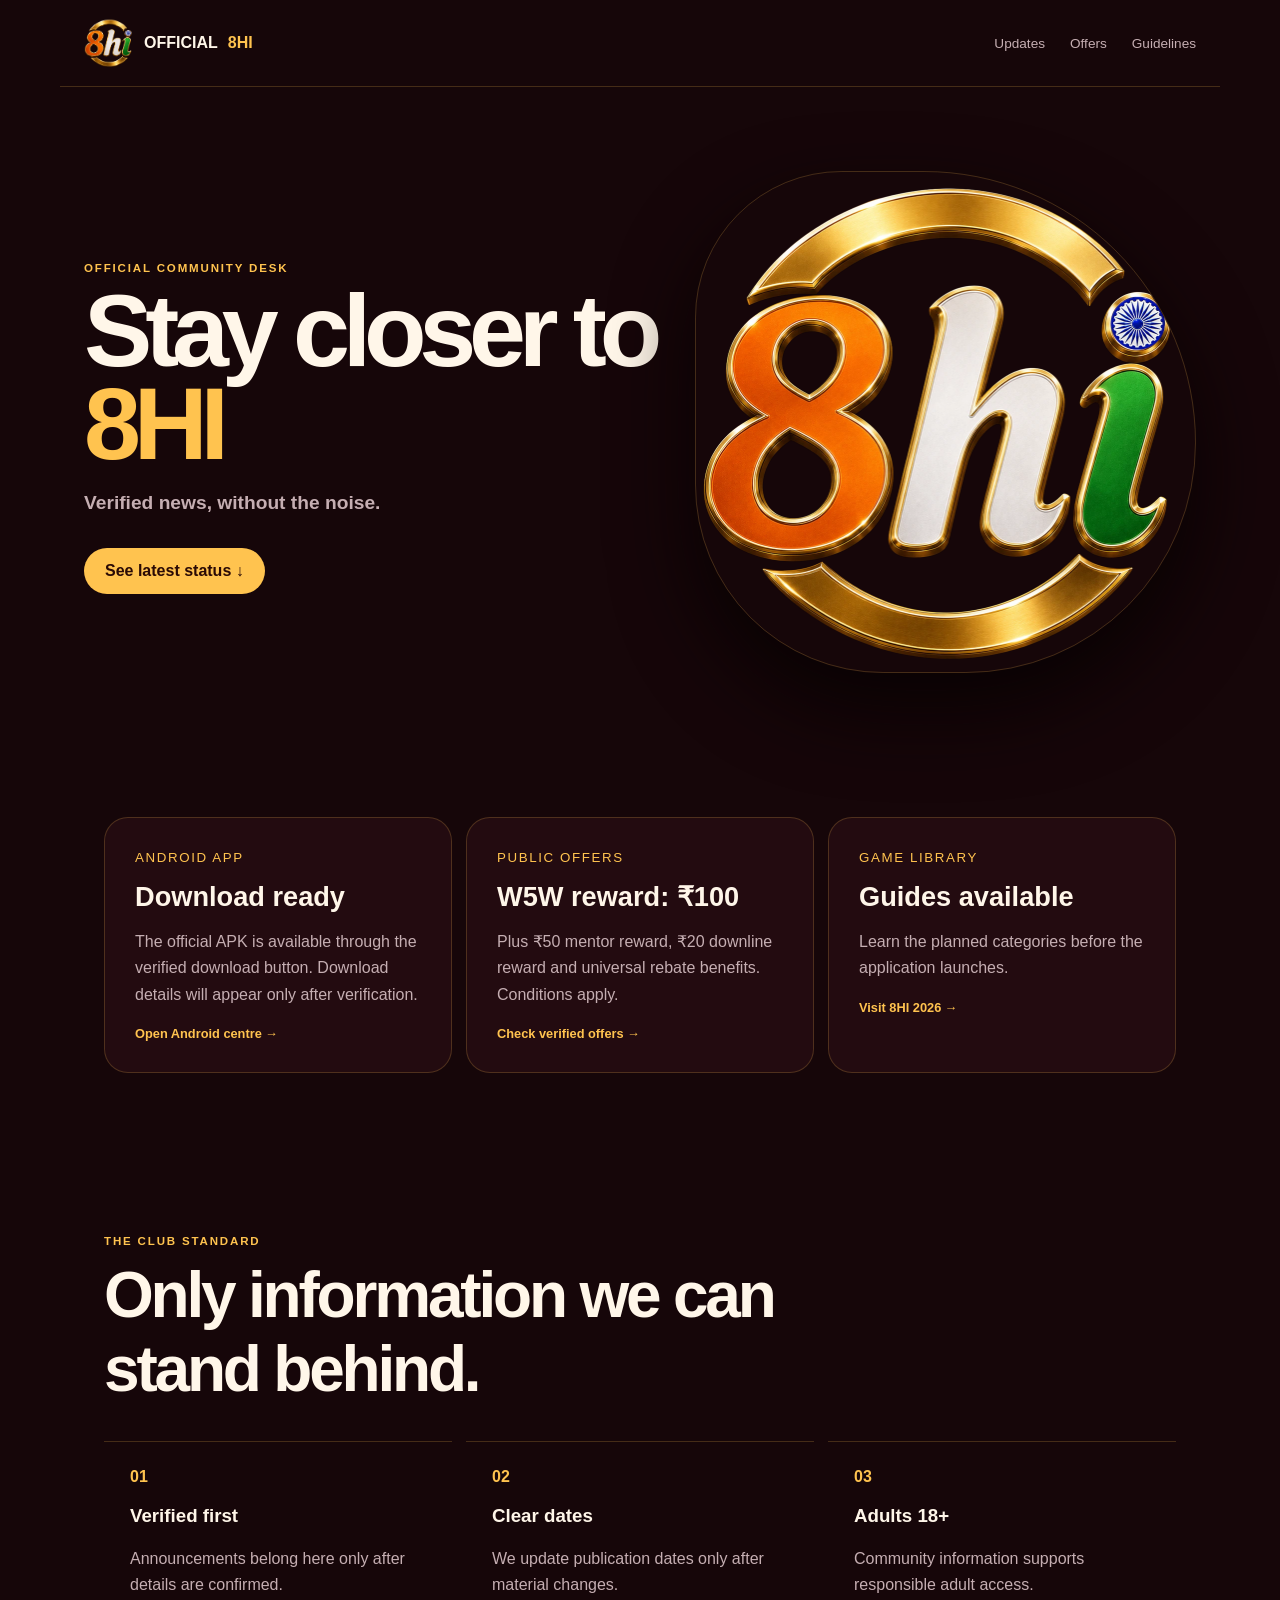
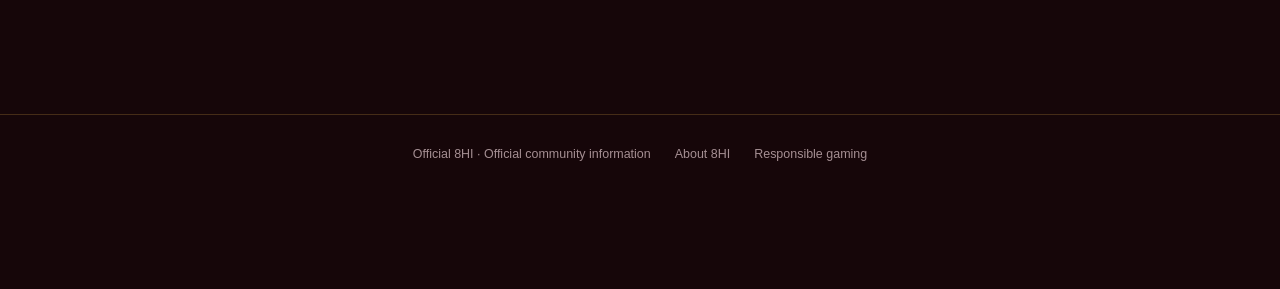
==== commit 670b01b5: "Deepen support content and current APK guidance" ====
--- a/index.html
+++ b/index.html
@@ -1,2 +1,2 @@
 <!DOCTYPE html><html lang="en-IN"><head><meta charSet="utf-8"/><meta name="viewport" content="width=device-width, initial-scale=1"/><link rel="preload" href="/assets/8hi-mark.png" as="image"/><link rel="preload" href="/assets/8hi-hero-mark-20260906.webp" as="image"/><link rel="stylesheet" href="/_next/static/css/index.CiIoMA8r.css" data-rsc-css-href="/_next/static/css/index.CiIoMA8r.css" data-precedence="vite-rsc/importer-resources"/><link rel="stylesheet" href="/_next/static/css/Seo.BQ40Nzmg.css" data-rsc-css-href="/_next/static/css/Seo.BQ40Nzmg.css" data-precedence="vite-rsc/importer-resources"/><link rel="modulepreload" fetchPriority="low" href="/_next/static/chunks/index-CrFQhKd0.js"/><script src="/_next/static/chunks/rolldown-runtime-C60lm6uB.js" type="module" async=""></script><script src="/_next/static/chunks/framework-BgSIrAUN.js" type="module" async=""></script><link rel="modulepreload" href="/_next/static/chunks/layout-segment-context-BVbj2iGu.js" crossorigin=""/><title>8HI.com Official — Official Community &amp; Platform Updates</title><meta name="description" content="Follow verified Official 8HI news, Android app release updates, game announcements and responsible community guidance."/><meta name="robots" content="index, follow"/><meta name="googlebot" content="index, follow, max-image-preview:large, max-snippet:-1"/><meta property="og:title" content="Official 8HI — Stay Close to 8HI"/><meta property="og:description" content="Verified platform news and community information."/><meta property="og:url" content="https://official8hi.com"/><meta property="og:type" content="website"/><meta property="og:locale" content="en_IN"/><meta property="og:image" content="https://official8hi.com/og.png"/><meta name="twitter:card" content="summary_large_image"/><meta name="twitter:title" content="Official 8HI — Stay Close to 8HI"/><meta name="twitter:description" content="Verified platform news and community information."/><meta name="twitter:image" content="https://official8hi.com/og.png"/><link rel="shortcut icon" href="/favicon.ico"/><link rel="icon" href="/icon-48.png" sizes="48x48" type="image/png"/><link rel="icon" href="/icon.png" sizes="96x96" type="image/png"/><link rel="icon" href="/icon-192.png" sizes="192x192" type="image/png"/><link rel="icon" href="/favicon.ico" sizes="48x48" type="image/x-icon"/><link rel="apple-touch-icon" href="/icon-192.png" sizes="192x192" type="image/png"/><link rel="manifest" href="/manifest.webmanifest"/><link rel="canonical" href="https://official8hi.com"/><script>Object.assign(((self[Symbol.for("vinext.navigationRuntime")]??={bootstrap:{routeManifest:null},functions:{}}).bootstrap.rsc??={rsc:[]}),{params:{},nav:{"pathname":"/","searchParams":[]}})</script><link rel="modulepreload" href="/_next/static/chunks/index-CrFQhKd0.js" />
-</head><body><main><script type="application/ld+json">{"@context":"https://schema.org","@graph":[{"@type":"Organization","@id":"https://official8hi.com/#organization","name":"Official 8HI","url":"https://official8hi.com/","logo":{"@type":"ImageObject","url":"https://official8hi.com/icon-512.png"}},{"@type":"WebSite","@id":"https://official8hi.com/#website","name":"Official 8HI","url":"https://official8hi.com/","inLanguage":"en-IN","publisher":{"@id":"https://official8hi.com/#organization"}},{"@type":"WebPage","name":"Official 8HI Official Updates","description":"Verified 8HI Android release, offer and community information.","url":"https://official8hi.com/","datePublished":"2026-08-31","dateModified":"2026-08-31","isPartOf":{"@id":"https://official8hi.com/#website"}},{"@type":"BreadcrumbList","itemListElement":[{"@type":"ListItem","position":1,"name":"Official 8HI","item":"https://official8hi.com/"}]}]}</script><header><a class="brand" href="/"><img src="/assets/8hi-mark.png" alt="Official 8HI" width="50" height="50"/>OFFICIAL <b>8HI</b></a><nav><a href="/updates">Updates</a><a href="/offers">Offers</a><a href="/community-guidelines">Guidelines</a></nav></header><section class="hero"><div><p>OFFICIAL COMMUNITY DESK</p><h1>Stay closer to <span>8HI</span></h1><h2>Verified news, without the noise.</h2><a href="#updates">See latest status ↓</a></div><img src="/assets/8hi-hero-mark-20260906.webp" alt="Official 8HI community" width="700" height="700"/></section><section class="updates" id="updates"><div><small>ANDROID APP</small><strong>Pre-release</strong><p>The official APK is being prepared. Download details will appear only after verification.</p><a href="https://8hiapp.in">Open Android centre →</a></div><div><small>PUBLIC OFFERS</small><strong>W5W reward: ₹100</strong><p>Plus ₹50 mentor reward, ₹20 downline reward and universal rebate benefits. Conditions apply.</p><a href="https://8hiapp.com/bonuses">Check verified offers →</a></div><div><small>GAME LIBRARY</small><strong>Guides available</strong><p>Learn the planned categories before the application launches.</p><a href="https://8hi.in">Visit 8HI 2026 →</a></div></section><section class="club" id="club"><p>THE CLUB STANDARD</p><h2>Only information we can stand behind.</h2><div><article><b>01</b><h3>Verified first</h3><span>Announcements belong here only after details are confirmed.</span></article><article><b>02</b><h3>Clear dates</h3><span>We update publication dates only after material changes.</span></article><article><b>03</b><h3>Adults 18+</h3><span>Community information supports responsible adult access.</span></article></div></section><footer><span>Official 8HI · Official community information</span><a href="https://8hiapp.com/about">About 8HI</a><a href="https://8hiapp.com/responsible-gaming">Responsible gaming</a></footer></main><script type="module" src="/_next/static/chunks/index-CrFQhKd0.js" id="_R_" async=""></script><script>((self[Symbol.for("vinext.navigationRuntime")]??={bootstrap:{routeManifest:null},functions:{}}).bootstrap.rsc??={rsc:[]}).rsc.push("2:I[\"241712b84696\",[],\"Children\",1]\n")</script><script>((self[Symbol.for("vinext.navigationRuntime")]??={bootstrap:{routeManifest:null},functions:{}}).bootstrap.rsc??={rsc:[]}).rsc.push("3:I[\"c97c5256dee9\",[],\"GlobalErrorBoundary\",1]\n")</script><script>((self[Symbol.for("vinext.navigationRuntime")]??={bootstrap:{routeManifest:null},functions:{}}).bootstrap.rsc??={rsc:[]}).rsc.push("4:I[\"4fc9a72db2d4\",[],\"default\",1]\n")</script><script>((self[Symbol.for("vinext.navigationRuntime")]??={bootstrap:{routeManifest:null},functions:{}}).bootstrap.rsc??={rsc:[]}).rsc.push("5:I[\"c97c5256dee9\",[],\"ErrorBoundary\",1]\n")</script><script>((self[Symbol.for("vinext.navigationRuntime")]??={bootstrap:{routeManifest:null},functions:{}}).bootstrap.rsc??={rsc:[]}).rsc.push("6:I[\"fca0cf90f4e2\",[],\"LayoutSegmentProvider\",1]\n")</script><script>((self[Symbol.for("vinext.navigationRuntime")]??={bootstrap:{routeManifest:null},functions:{}}).bootstrap.rsc??={rsc:[]}).rsc.push("7:I[\"241712b84696\",[],\"Slot\",1]\n")</script><script>((self[Symbol.for("vinext.navigationRuntime")]??={bootstrap:{routeManifest:null},functions:{}}).bootstrap.rsc??={rsc:[]}).rsc.push("8:I[\"c97c5256dee9\",[],\"NotFoundBoundary\",1]\n")</script><script>((self[Symbol.for("vinext.navigationRuntime")]??={bootstrap:{routeManifest:null},functions:{}}).bootstrap.rsc??={rsc:[]}).rsc.push("9:I[\"fa878354c746\",[],\"AppRouterScrollTarget\",1]\n")</script><script>((self[Symbol.for("vinext.navigationRuntime")]??={bootstrap:{routeManifest:null},functions:{}}).bootstrap.rsc??={rsc:[]}).rsc.push("a:I[\"c97c5256dee9\",[],\"RedirectBoundary\",1]\n")</script><script>((self[Symbol.for("vinext.navigationRuntime")]??={bootstrap:{routeManifest:null},functions:{}}).bootstrap.rsc??={rsc:[]}).rsc.push(":HL[\"/_next/static/css/index.CiIoMA8r.css\",\"style\"     ]\n")</script><script>((self[Symbol.for("vinext.navigationRuntime")]??={bootstrap:{routeManifest:null},functions:{}}).bootstrap.rsc??={rsc:[]}).rsc.push("0:{\"__route\":\"route:/\",\"__interceptionContext\":null,\"__layoutIds\":[\"layout:/\"],\"__rootLayout\":\"/\",\"__sourcePage\":\"/page\",\"page:/\":\"$L1\",\"layout:/\":[[[[\"$\",\"link\",\"css:/_next/static/css/index.CiIoMA8r.css\",{\"rel\":\"stylesheet\",\"precedence\":\"vite-rsc/importer-resources\",\"href\":\"/_next/static/css/index.CiIoMA8r.css\",\"data-rsc-css-href\":\"/_next/static/css/index.CiIoMA8r.css\"}],\"$undefined\"],[\"$\",\"html\",null,{\"lang\":\"en-IN\",\"children\":[\"$\",\"body\",null,{\"children\":[\"$\",\"$L2\",null,{}]}]}]],null],\"route:/\":[[[\"$\",\"meta\",null,{\"charSet\":\"utf-8\"}],[[\"$\",\"title\",\"0\",{\"children\":\"8HI.com Official — Official Community \u0026 Platform Updates\"}],[\"$\",\"meta\",\"1\",{\"name\":\"description\",\"content\":\"Follow verified Official 8HI news, Android app release updates, game announcements and responsible community guidance.\"}],[\"$\",\"meta\",\"2\",{\"name\":\"robots\",\"content\":\"index, follow\"}],[\"$\",\"meta\",\"3\",{\"name\":\"googlebot\",\"content\":\"index, follow, max-image-preview:large, max-snippet:-1\"}],[\"$\",\"meta\",\"4\",{\"property\":\"og:title\",\"content\":\"Official 8HI — Stay Close to 8HI\"}],[\"$\",\"meta\",\"5\",{\"property\":\"og:description\",\"content\":\"Verified platform news and community information.\"}],[\"$\",\"meta\",\"6\",{\"property\":\"og:url\",\"content\":\"https://official8hi.com\"}],[\"$\",\"meta\",\"7\",{\"property\":\"og:type\",\"content\":\"website\"}],[\"$\",\"meta\",\"8\",{\"property\":\"og:locale\",\"content\":\"en_IN\"}],[\"$\",\"meta\",\"9\",{\"property\":\"og:image\",\"content\":\"https://official8hi.com/og.png\"}],[\"$\",\"meta\",\"10\",{\"name\":\"twitter:card\",\"content\":\"summary_large_image\"}],[\"$\",\"meta\",\"11\",{\"name\":\"twitter:title\",\"content\":\"Official 8HI — Stay Close to 8HI\"}],[\"$\",\"meta\",\"12\",{\"name\":\"twitter:description\",\"content\":\"Verified platform news and community information.\"}],[\"$\",\"meta\",\"13\",{\"name\":\"twitter:image\",\"content\":\"https://official8hi.com/og.png\"}],[\"$\",\"link\",\"14\",{\"rel\":\"shortcut icon\",\"href\":\"/favicon.ico\"}],[\"$\",\"link\",\"15\",{\"rel\":\"icon\",\"href\":\"/icon-48.png\",\"sizes\":\"48x48\",\"type\":\"image/png\"}],[\"$\",\"link\",\"16\",{\"rel\":\"icon\",\"href\":\"/icon.png\",\"sizes\":\"96x96\",\"type\":\"image/png\"}],[\"$\",\"link\",\"17\",{\"rel\":\"icon\",\"href\":\"/icon-192.png\",\"sizes\":\"192x192\",\"type\":\"image/png\"}],[\"$\",\"link\",\"18\",{\"rel\":\"icon\",\"href\":\"/favicon.ico\",\"sizes\":\"48x48\",\"type\":\"image/x-icon\"}],[\"$\",\"link\",\"19\",{\"rel\":\"apple-touch-icon\",\"href\":\"/icon-192.png\",\"sizes\":\"192x192\",\"type\":\"image/png\"}],[\"$\",\"link\",\"20\",{\"rel\":\"manifest\",\"href\":\"/manifest.webmanifest\"}],[\"$\",\"link\",\"21\",{\"rel\":\"canonical\",\"href\":\"https://official8hi.com\"}]],[[\"$\",\"meta\",\"0\",{\"name\":\"viewport\",\"content\":\"width=device-width, initial-scale=1\"}]]],[\"$\",\"$L3\",null,{\"fallback\":\"$4\",\"children\":[\"$\",\"$L5\",null,{\"fallback\":\"$4\",\"children\":[\"$\",\"$L6\",null,{\"providerId\":\"layout:/\",\"segmentMap\":{\"children\":[]},\"children\":[\"$\",\"$L7\",null,{\"id\":\"layout:/\",\"parallelSlots\":\"$undefined\",\"children\":[\"$\",\"$L8\",null,{\"resetKey\":\"\",\"fallback\":[\"$\",\"main\",null,{\"className\":\"subpage\",\"children\":[[\"$\",\"p\",null,{\"className\":\"eyebrow\",\"children\":\"404\"}],[\"$\",\"h1\",null,{\"children\":\"Notice not found\"}],[\"$\",\"p\",null,{\"className\":\"intro\",\"children\":\"This address is not part of the verified Official 8HI information desk.\"}],[\"$\",\"a\",null,{\"href\":\"/\",\"children\":\"Return to Official 8HI\"}]]}],\"children\":[\"$\",\"$L8\",null,{\"resetKey\":\"\",\"fallback\":[\"$\",\"main\",null,{\"className\":\"subpage\",\"children\":[[\"$\",\"p\",null,{\"className\":\"eyebrow\",\"children\":\"404\"}],[\"$\",\"h1\",null,{\"children\":\"Notice not found\"}],[\"$\",\"p\",null,{\"className\":\"intro\",\"children\":\"This address is not part of the verified Official 8HI information desk.\"}],[\"$\",\"a\",null,{\"href\":\"/\",\"children\":\"Return to Official 8HI\"}]]}],\"children\":[\"$\",\"$L9\",null,{\"children\":[\"$\",\"$La\",null,{\"children\":[[\"$\",\"$L6\",null,{\"providerId\":\"page:/\",\"segmentMap\":{\"children\":[\"__PAGE__\"]},\"children\":[\"$\",\"$L7\",null,{\"id\":\"page:/\"}]}],null]}]}]}]}]}]}]}]}],null,null],\"__layoutFlags\":{\"layout:/\":\"s\"},\"__artifactCompatibility\":{\"schemaVersion\":1,\"graphVersion\":\"app-route-graph:1177fd80f83fa7b0\",\"deploymentVersion\":\"f76f2bc6-9877-46dc-8e37-2fa02116fa66\",\"appElementsSchemaVersion\":1,\"rscPayloadSchemaVersion\":1,\"rootBoundaryId\":\"/\",\"renderEpoch\":null},\"__renderObservation\":{\"schemaVersion\":1,\"output\":{\"kind\":\"app-rsc\",\"mountedSlotsFingerprint\":null,\"renderEpoch\":null,\"rootBoundaryId\":\"/\",\"routeId\":\"route:/\"},\"completeness\":\"partial\",\"boundaryOutcome\":{\"kind\":\"unknown\"},\"requestApis\":[{\"kind\":\"connection\",\"status\":\"unknown\"},{\"kind\":\"cookies\",\"status\":\"unknown\"},{\"kind\":\"draftMode\",\"status\":\"unknown\"},{\"kind\":\"headers\",\"status\":\"unknown\"},{\"kind\":\"params\",\"status\":\"unknown\"},{\"kind\":\"searchParams\",\"status\":\"unknown\"}],\"dynamicFetches\":[],\"cacheTags\":[\"/\",\"_N_T_/\",\"_N_T_/index\",\"_N_T_/layout\",\"_N_T_/page\"],\"pathTags\":[\"/\"],\"cacheability\":\"unknown\",\"downgrade\":{\"target\":\"freshRender\",\"reasons\":[{\"code\":\"CP_DOWNGRADE_CACHEABILITY_UNKNOWN\",\"target\":\"freshRender\"},{\"code\":\"CP_DOWNGRADE_INCOMPLETE_OBSERVATION\",\"completeness\":\"partial\",\"target\":\"freshRender\"},{\"code\":\"CP_DOWNGRADE_UNKNOWN_REQUEST_API\",\"requestApi\":\"connection\",\"target\":\"freshRender\"},{\"code\":\"CP_DOWNGRADE_UNKNOWN_REQUEST_API\",\"requestApi\":\"cookies\",\"target\":\"freshRender\"},{\"code\":\"CP_DOWNGRADE_UNKNOWN_REQUEST_API\",\"requestApi\":\"draftMode\",\"target\":\"freshRender\"},{\"code\":\"CP_DOWNGRADE_UNKNOWN_REQUEST_API\",\"requestApi\":\"headers\",\"target\":\"freshRender\"},{\"code\":\"CP_DOWNGRADE_UNKNOWN_REQUEST_API\",\"requestApi\":\"params\",\"target\":\"freshRender\"},{\"code\":\"CP_DOWNGRADE_UNKNOWN_REQUEST_API\",\"requestApi\":\"searchParams\",\"target\":\"freshRender\"}],\"fallback\":{\"kind\":\"breakerFallback\",\"code\":\"CP_PRIVATE_DYNAMIC_DOWNGRADE\",\"mode\":\"renderFresh\",\"scope\":\"affectedOutput\",\"fields\":{\"reasonCodes\":[\"CP_DOWNGRADE_CACHEABILITY_UNKNOWN\",\"CP_DOWNGRADE_INCOMPLETE_OBSERVATION\",\"CP_DOWNGRADE_UNKNOWN_REQUEST_API\",\"CP_DOWNGRADE_UNKNOWN_REQUEST_API\",\"CP_DOWNGRADE_UNKNOWN_REQUEST_API\",\"CP_DOWNGRADE_UNKNOWN_REQUEST_API\",\"CP_DOWNGRADE_UNKNOWN_REQUEST_API\",\"CP_DOWNGRADE_UNKNOWN_REQUEST_API\"],\"target\":\"freshRender\"}},\"isPublicCacheCandidate\":false}}}\n")</script><script>((self[Symbol.for("vinext.navigationRuntime")]??={bootstrap:{routeManifest:null},functions:{}}).bootstrap.rsc??={rsc:[]}).rsc.push(":HL[\"/_next/static/css/Seo.BQ40Nzmg.css\",\"style\"     ]\n")</script><script>((self[Symbol.for("vinext.navigationRuntime")]??={bootstrap:{routeManifest:null},functions:{}}).bootstrap.rsc??={rsc:[]}).rsc.push(":HL[\"/assets/8hi-mark.png\",\"image\"]\n")</script><script>((self[Symbol.for("vinext.navigationRuntime")]??={bootstrap:{routeManifest:null},functions:{}}).bootstrap.rsc??={rsc:[]}).rsc.push(":HL[\"/assets/8hi-hero-mark-20260906.webp\",\"image\"]\n")</script><script>((self[Symbol.for("vinext.navigationRuntime")]??={bootstrap:{routeManifest:null},functions:{}}).bootstrap.rsc??={rsc:[]}).rsc.push("1:[\"$\",\"main\",null,{\"children\":[[[[\"$\",\"link\",\"css:/_next/static/css/Seo.BQ40Nzmg.css\",{\"rel\":\"stylesheet\",\"precedence\":\"vite-rsc/importer-resources\",\"href\":\"/_next/static/css/Seo.BQ40Nzmg.css\",\"data-rsc-css-href\":\"/_next/static/css/Seo.BQ40Nzmg.css\"}],\"$undefined\"],[\"$\",\"script\",null,{\"type\":\"application/ld+json\",\"dangerouslySetInnerHTML\":{\"__html\":\"{\\\"@context\\\":\\\"https://schema.org\\\",\\\"@graph\\\":[{\\\"@type\\\":\\\"Organization\\\",\\\"@id\\\":\\\"https://official8hi.com/#organization\\\",\\\"name\\\":\\\"Official 8HI\\\",\\\"url\\\":\\\"https://official8hi.com/\\\",\\\"logo\\\":{\\\"@type\\\":\\\"ImageObject\\\",\\\"url\\\":\\\"https://official8hi.com/icon-512.png\\\"}},{\\\"@type\\\":\\\"WebSite\\\",\\\"@id\\\":\\\"https://official8hi.com/#website\\\",\\\"name\\\":\\\"Official 8HI\\\",\\\"url\\\":\\\"https://official8hi.com/\\\",\\\"inLanguage\\\":\\\"en-IN\\\",\\\"publisher\\\":{\\\"@id\\\":\\\"https://official8hi.com/#organization\\\"}},{\\\"@type\\\":\\\"WebPage\\\",\\\"name\\\":\\\"Official 8HI Official Updates\\\",\\\"description\\\":\\\"Verified 8HI Android release, offer and community information.\\\",\\\"url\\\":\\\"https://official8hi.com/\\\",\\\"datePublished\\\":\\\"2026-08-31\\\",\\\"dateModified\\\":\\\"2026-08-31\\\",\\\"isPartOf\\\":{\\\"@id\\\":\\\"https://official8hi.com/#website\\\"}},{\\\"@type\\\":\\\"BreadcrumbList\\\",\\\"itemListElement\\\":[{\\\"@type\\\":\\\"ListItem\\\",\\\"position\\\":1,\\\"name\\\":\\\"Official 8HI\\\",\\\"item\\\":\\\"https://official8hi.com/\\\"}]}]}\"}}]],[\"$\",\"header\",null,{\"children\":[[\"$\",\"a\",null,{\"className\":\"brand\",\"href\":\"/\",\"children\":[[\"$\",\"img\",null,{\"src\":\"/assets/8hi-mark.png\",\"alt\":\"Official 8HI\",\"width\":50,\"height\":50}],\"OFFICIAL \",[\"$\",\"b\",null,{\"children\":\"8HI\"}]]}],[\"$\",\"nav\",null,{\"children\":[[\"$\",\"a\",null,{\"href\":\"/updates\",\"children\":\"Updates\"}],[\"$\",\"a\",null,{\"href\":\"/offers\",\"children\":\"Offers\"}],[\"$\",\"a\",null,{\"href\":\"/community-guidelines\",\"children\":\"Guidelines\"}]]}]]}],[\"$\",\"section\",null,{\"className\":\"hero\",\"children\":[[\"$\",\"div\",null,{\"children\":[[\"$\",\"p\",null,{\"children\":\"OFFICIAL COMMUNITY DESK\"}],[\"$\",\"h1\",null,{\"children\":[\"Stay closer to \",[\"$\",\"span\",null,{\"children\":\"8HI\"}]]}],[\"$\",\"h2\",null,{\"children\":\"Verified news, without the noise.\"}],[\"$\",\"a\",null,{\"href\":\"#updates\",\"children\":\"See latest status ↓\"}]]}],[\"$\",\"img\",null,{\"src\":\"/assets/8hi-hero-mark-20260906.webp\",\"alt\":\"Official 8HI community\",\"width\":700,\"height\":700}]]}],[\"$\",\"section\",null,{\"className\":\"updates\",\"id\":\"updates\",\"children\":[[\"$\",\"div\",null,{\"children\":[[\"$\",\"small\",null,{\"children\":\"ANDROID APP\"}],[\"$\",\"strong\",null,{\"children\":\"Pre-release\"}],[\"$\",\"p\",null,{\"children\":\"The official APK is being prepared. Download details will appear only after verification.\"}],[\"$\",\"a\",null,{\"href\":\"https://8hiapp.in\",\"children\":\"Open Android centre →\"}]]}],[\"$\",\"div\",null,{\"children\":[[\"$\",\"small\",null,{\"children\":\"PUBLIC OFFERS\"}],[\"$\",\"strong\",null,{\"children\":\"W5W reward: ₹100\"}],[\"$\",\"p\",null,{\"children\":\"Plus ₹50 mentor reward, ₹20 downline reward and universal rebate benefits. Conditions apply.\"}],[\"$\",\"a\",null,{\"href\":\"https://8hiapp.com/bonuses\",\"children\":\"Check verified offers →\"}]]}],[\"$\",\"div\",null,{\"children\":[[\"$\",\"small\",null,{\"children\":\"GAME LIBRARY\"}],[\"$\",\"strong\",null,{\"children\":\"Guides available\"}],[\"$\",\"p\",null,{\"children\":\"Learn the planned categories before the application launches.\"}],[\"$\",\"a\",null,{\"href\":\"https://8hi.in\",\"children\":\"Visit 8HI 2026 →\"}]]}]]}],[\"$\",\"section\",null,{\"className\":\"club\",\"id\":\"club\",\"children\":[[\"$\",\"p\",null,{\"children\":\"THE CLUB STANDARD\"}],[\"$\",\"h2\",null,{\"children\":\"Only information we can stand behind.\"}],[\"$\",\"div\",null,{\"children\":[[\"$\",\"article\",null,{\"children\":[[\"$\",\"b\",null,{\"children\":\"01\"}],[\"$\",\"h3\",null,{\"children\":\"Verified first\"}],[\"$\",\"span\",null,{\"children\":\"Announcements belong here only after details are confirmed.\"}]]}],[\"$\",\"article\",null,{\"children\":[[\"$\",\"b\",null,{\"children\":\"02\"}],[\"$\",\"h3\",null,{\"children\":\"Clear dates\"}],[\"$\",\"span\",null,{\"children\":\"We update publication dates only after material changes.\"}]]}],[\"$\",\"article\",null,{\"children\":[[\"$\",\"b\",null,{\"children\":\"03\"}],[\"$\",\"h3\",null,{\"children\":\"Adults 18+\"}],[\"$\",\"span\",null,{\"children\":\"Community information supports responsible adult access.\"}]]}]]}]]}],[\"$\",\"footer\",null,{\"children\":[[\"$\",\"span\",null,{\"children\":\"Official 8HI · Official community information\"}],[\"$\",\"a\",null,{\"href\":\"https://8hiapp.com/about\",\"children\":\"About 8HI\"}],[\"$\",\"a\",null,{\"href\":\"https://8hiapp.com/responsible-gaming\",\"children\":\"Responsible gaming\"}]]}]]}]\n")</script><script>Object.assign(((self[Symbol.for("vinext.navigationRuntime")]??={bootstrap:{routeManifest:null},functions:{}}).bootstrap.rsc??={rsc:[]}),{"initialCacheKind":"static"});((self[Symbol.for("vinext.navigationRuntime")]??={bootstrap:{routeManifest:null},functions:{}}).bootstrap.rsc??={rsc:[]}).done=true</script><script src="/download-ready.js" defer></script><script src="/support-navigation.js" defer></script></body></html>+</head><body><main><script type="application/ld+json">{"@context":"https://schema.org","@graph":[{"@type":"Organization","@id":"https://official8hi.com/#organization","name":"Official 8HI","url":"https://official8hi.com/","logo":{"@type":"ImageObject","url":"https://official8hi.com/icon-512.png"}},{"@type":"WebSite","@id":"https://official8hi.com/#website","name":"Official 8HI","url":"https://official8hi.com/","inLanguage":"en-IN","publisher":{"@id":"https://official8hi.com/#organization"}},{"@type":"WebPage","name":"Official 8HI Official Updates","description":"Verified 8HI Android release, offer and community information.","url":"https://official8hi.com/","datePublished":"2026-08-31","dateModified":"2026-08-31","isPartOf":{"@id":"https://official8hi.com/#website"}},{"@type":"BreadcrumbList","itemListElement":[{"@type":"ListItem","position":1,"name":"Official 8HI","item":"https://official8hi.com/"}]}]}</script><header><a class="brand" href="/"><img src="/assets/8hi-mark.png" alt="Official 8HI" width="50" height="50"/>OFFICIAL <b>8HI</b></a><nav><a href="/updates">Updates</a><a href="/offers">Offers</a><a href="/community-guidelines">Guidelines</a></nav></header><section class="hero"><div><p>OFFICIAL COMMUNITY DESK</p><h1>Stay closer to <span>8HI</span></h1><h2>Verified news, without the noise.</h2><a href="#updates">See latest status ↓</a></div><img src="/assets/8hi-hero-mark-20260906.webp" alt="Official 8HI community" width="700" height="700"/></section><section class="updates" id="updates"><div><small>ANDROID APP</small><strong>Download ready</strong><p>The official APK is available through the verified download button. Download details will appear only after verification.</p><a href="https://8hiapp.in">Open Android centre →</a></div><div><small>PUBLIC OFFERS</small><strong>W5W reward: ₹100</strong><p>Plus ₹50 mentor reward, ₹20 downline reward and universal rebate benefits. Conditions apply.</p><a href="https://8hiapp.com/bonuses">Check verified offers →</a></div><div><small>GAME LIBRARY</small><strong>Guides available</strong><p>Learn the planned categories before the application launches.</p><a href="https://8hi.in">Visit 8HI 2026 →</a></div></section><section class="club" id="club"><p>THE CLUB STANDARD</p><h2>Only information we can stand behind.</h2><div><article><b>01</b><h3>Verified first</h3><span>Announcements belong here only after details are confirmed.</span></article><article><b>02</b><h3>Clear dates</h3><span>We update publication dates only after material changes.</span></article><article><b>03</b><h3>Adults 18+</h3><span>Community information supports responsible adult access.</span></article></div></section><style id="support-depth-style">  .support-depth{max-width:1120px;margin:64px auto;padding:0 22px;color:inherit;font-family:system-ui,-apple-system,sans-serif}.support-depth__intro{padding:30px;border:1px solid rgba(72,220,194,.3);border-radius:24px;background:linear-gradient(145deg,rgba(19,68,63,.22),rgba(5,18,18,.08))}.support-depth__eyebrow{margin:0 0 8px;font-size:12px;font-weight:900;letter-spacing:.12em;text-transform:uppercase;color:#32d9bc}.support-depth h2{margin:0 0 14px;font-size:clamp(26px,4vw,42px);line-height:1.08}.support-depth h3{margin:0 0 9px;font-size:19px}.support-depth p{font-size:15px;line-height:1.72}.support-depth__grid{display:grid;grid-template-columns:repeat(2,minmax(0,1fr));gap:16px;margin:22px 0}.support-depth article,.support-depth details{padding:22px;border:1px solid rgba(127,160,155,.24);border-radius:18px;background:rgba(8,24,23,.08)}.support-depth__links{display:flex;flex-wrap:wrap;gap:10px;margin-top:20px}.support-depth__links a{display:inline-flex;min-height:48px;align-items:center;padding:0 18px;border-radius:12px;font-weight:900;text-decoration:none}.support-depth__primary{background:#35e0c1;color:#031513!important}.support-depth__secondary{border:1px solid currentColor;color:inherit!important}.support-depth details{margin-top:10px}.support-depth summary{cursor:pointer;font-weight:850;line-height:1.4}.support-depth details p{margin-bottom:0}.support-depth__disclosure{opacity:.78;font-size:13px!important}@media(max-width:680px){.support-depth{margin:44px auto;padding:0 14px}.support-depth__intro{padding:23px 18px}.support-depth__grid{grid-template-columns:1fr}.support-depth article{padding:19px}.support-depth__links{display:grid}.support-depth__links a{justify-content:center;min-height:52px}}</style><section class="support-depth" aria-labelledby="support-depth-title">  <div class="support-depth__intro">    <p class="support-depth__eyebrow">Verified 8HI support · Updated for 2026</p>    <h2 id="support-depth-title">8HI official update desk: a clear route to 8hiapp.com</h2>    <p><strong>official8hi.com</strong> is a focused support resource for brand announcements and verified updates. It explains release notices, service information, important changes and official destinations. The website does not replace the main platform. When you are ready to continue, use the clearly marked link to <strong>8hiapp.com</strong> or the verified APK button.</p>    <p>Our purpose is to reduce confusion caused by similar search phrases such as 8HI app, 8HI APK, 8HI download, 8HI.COM and 8HI new version 2026. Every important action is separated into two choices: open the main website for current platform information, or download the verified Android package.</p>    <div class="support-depth__links"><a class="support-depth__primary" href="https://8hiapp.com/">Open 8hiapp.com →</a><a class="support-depth__secondary" href="https://cocosapk.arkbotita85.com/apk/DNjfxApS/1750/8HI_1750_1773.apk" download="8HI_1750_1773.apk" rel="nofollow">Download 8HI APK</a></div>  </div>  <div class="support-depth__grid">    <article><h3>1. Confirm the official destination</h3><p>Check the address bar before continuing. This guide links directly to <strong>8hiapp.com</strong>. Avoid copied pages, shortened links and files sent through unknown messages. A clear domain check is the first step before using any app or APK.</p></article>    <article><h3>2. Review the 2026 release details</h3><p>Before installation, compare the published file name, release description and Android requirements. The current verified package uses the file name <strong>8HI_1750_1773.apk</strong>. If a different file appears, return to this guide and use the verified button.</p></article>    <article><h3>3. Prepare your Android device</h3><p>Keep sufficient storage available, use a stable connection and retain Android security scanning. Do not disable protection permanently. After installation, remove unnecessary installer copies and obtain future versions only through the same verified route.</p></article>    <article><h3>4. Understand this support domain</h3><p>This domain provides a specific reference instead of pretending to be another main website. Its role is to answer focused search questions, publish practical checks and guide visitors toward <strong>8hiapp.com</strong> with a prominent, consistent action.</p></article>  </div>  <h2>Frequently asked questions</h2>  <details><summary>Is official8hi.com the main 8HI website?</summary><p>No. It is a support guide. The main destination for this group is <a href="https://8hiapp.com/">8hiapp.com</a>. The large main-site button is available at the top and bottom of every page.</p></details>  <details><summary>Where is the current 8HI APK download?</summary><p>Use the verified Download APK button on this page. It points to the current package named 8HI_1750_1773.apk. Check the file name before opening the installer.</p></details>  <details><summary>Can I use this guide on a mobile screen?</summary><p>Yes. The navigation, content cards and fixed action panel are designed for narrow screens, large touch targets and safe spacing around the bottom edge of modern phones.</p></details>  <details><summary>How do I find the new version in the future?</summary><p>Return to official8hi.com or open 8hiapp.com. Updated version information should be verified against the published file name and release notes before replacing an installed copy.</p></details>  <p class="support-depth__disclosure">Support information only. Keep account details private, use strong passwords and never share verification codes with third parties.</p></section><footer><span>Official 8HI · Official community information</span><a href="https://8hiapp.com/about">About 8HI</a><a href="https://8hiapp.com/responsible-gaming">Responsible gaming</a></footer></main><script type="module" src="/_next/static/chunks/index-CrFQhKd0.js" id="_R_" async=""></script><script>((self[Symbol.for("vinext.navigationRuntime")]??={bootstrap:{routeManifest:null},functions:{}}).bootstrap.rsc??={rsc:[]}).rsc.push("2:I[\"241712b84696\",[],\"Children\",1]\n")</script><script>((self[Symbol.for("vinext.navigationRuntime")]??={bootstrap:{routeManifest:null},functions:{}}).bootstrap.rsc??={rsc:[]}).rsc.push("3:I[\"c97c5256dee9\",[],\"GlobalErrorBoundary\",1]\n")</script><script>((self[Symbol.for("vinext.navigationRuntime")]??={bootstrap:{routeManifest:null},functions:{}}).bootstrap.rsc??={rsc:[]}).rsc.push("4:I[\"4fc9a72db2d4\",[],\"default\",1]\n")</script><script>((self[Symbol.for("vinext.navigationRuntime")]??={bootstrap:{routeManifest:null},functions:{}}).bootstrap.rsc??={rsc:[]}).rsc.push("5:I[\"c97c5256dee9\",[],\"ErrorBoundary\",1]\n")</script><script>((self[Symbol.for("vinext.navigationRuntime")]??={bootstrap:{routeManifest:null},functions:{}}).bootstrap.rsc??={rsc:[]}).rsc.push("6:I[\"fca0cf90f4e2\",[],\"LayoutSegmentProvider\",1]\n")</script><script>((self[Symbol.for("vinext.navigationRuntime")]??={bootstrap:{routeManifest:null},functions:{}}).bootstrap.rsc??={rsc:[]}).rsc.push("7:I[\"241712b84696\",[],\"Slot\",1]\n")</script><script>((self[Symbol.for("vinext.navigationRuntime")]??={bootstrap:{routeManifest:null},functions:{}}).bootstrap.rsc??={rsc:[]}).rsc.push("8:I[\"c97c5256dee9\",[],\"NotFoundBoundary\",1]\n")</script><script>((self[Symbol.for("vinext.navigationRuntime")]??={bootstrap:{routeManifest:null},functions:{}}).bootstrap.rsc??={rsc:[]}).rsc.push("9:I[\"fa878354c746\",[],\"AppRouterScrollTarget\",1]\n")</script><script>((self[Symbol.for("vinext.navigationRuntime")]??={bootstrap:{routeManifest:null},functions:{}}).bootstrap.rsc??={rsc:[]}).rsc.push("a:I[\"c97c5256dee9\",[],\"RedirectBoundary\",1]\n")</script><script>((self[Symbol.for("vinext.navigationRuntime")]??={bootstrap:{routeManifest:null},functions:{}}).bootstrap.rsc??={rsc:[]}).rsc.push(":HL[\"/_next/static/css/index.CiIoMA8r.css\",\"style\"     ]\n")</script><script>((self[Symbol.for("vinext.navigationRuntime")]??={bootstrap:{routeManifest:null},functions:{}}).bootstrap.rsc??={rsc:[]}).rsc.push("0:{\"__route\":\"route:/\",\"__interceptionContext\":null,\"__layoutIds\":[\"layout:/\"],\"__rootLayout\":\"/\",\"__sourcePage\":\"/page\",\"page:/\":\"$L1\",\"layout:/\":[[[[\"$\",\"link\",\"css:/_next/static/css/index.CiIoMA8r.css\",{\"rel\":\"stylesheet\",\"precedence\":\"vite-rsc/importer-resources\",\"href\":\"/_next/static/css/index.CiIoMA8r.css\",\"data-rsc-css-href\":\"/_next/static/css/index.CiIoMA8r.css\"}],\"$undefined\"],[\"$\",\"html\",null,{\"lang\":\"en-IN\",\"children\":[\"$\",\"body\",null,{\"children\":[\"$\",\"$L2\",null,{}]}]}]],null],\"route:/\":[[[\"$\",\"meta\",null,{\"charSet\":\"utf-8\"}],[[\"$\",\"title\",\"0\",{\"children\":\"8HI.com Official — Official Community \u0026 Platform Updates\"}],[\"$\",\"meta\",\"1\",{\"name\":\"description\",\"content\":\"Follow verified Official 8HI news, Android app release updates, game announcements and responsible community guidance.\"}],[\"$\",\"meta\",\"2\",{\"name\":\"robots\",\"content\":\"index, follow\"}],[\"$\",\"meta\",\"3\",{\"name\":\"googlebot\",\"content\":\"index, follow, max-image-preview:large, max-snippet:-1\"}],[\"$\",\"meta\",\"4\",{\"property\":\"og:title\",\"content\":\"Official 8HI — Stay Close to 8HI\"}],[\"$\",\"meta\",\"5\",{\"property\":\"og:description\",\"content\":\"Verified platform news and community information.\"}],[\"$\",\"meta\",\"6\",{\"property\":\"og:url\",\"content\":\"https://official8hi.com\"}],[\"$\",\"meta\",\"7\",{\"property\":\"og:type\",\"content\":\"website\"}],[\"$\",\"meta\",\"8\",{\"property\":\"og:locale\",\"content\":\"en_IN\"}],[\"$\",\"meta\",\"9\",{\"property\":\"og:image\",\"content\":\"https://official8hi.com/og.png\"}],[\"$\",\"meta\",\"10\",{\"name\":\"twitter:card\",\"content\":\"summary_large_image\"}],[\"$\",\"meta\",\"11\",{\"name\":\"twitter:title\",\"content\":\"Official 8HI — Stay Close to 8HI\"}],[\"$\",\"meta\",\"12\",{\"name\":\"twitter:description\",\"content\":\"Verified platform news and community information.\"}],[\"$\",\"meta\",\"13\",{\"name\":\"twitter:image\",\"content\":\"https://official8hi.com/og.png\"}],[\"$\",\"link\",\"14\",{\"rel\":\"shortcut icon\",\"href\":\"/favicon.ico\"}],[\"$\",\"link\",\"15\",{\"rel\":\"icon\",\"href\":\"/icon-48.png\",\"sizes\":\"48x48\",\"type\":\"image/png\"}],[\"$\",\"link\",\"16\",{\"rel\":\"icon\",\"href\":\"/icon.png\",\"sizes\":\"96x96\",\"type\":\"image/png\"}],[\"$\",\"link\",\"17\",{\"rel\":\"icon\",\"href\":\"/icon-192.png\",\"sizes\":\"192x192\",\"type\":\"image/png\"}],[\"$\",\"link\",\"18\",{\"rel\":\"icon\",\"href\":\"/favicon.ico\",\"sizes\":\"48x48\",\"type\":\"image/x-icon\"}],[\"$\",\"link\",\"19\",{\"rel\":\"apple-touch-icon\",\"href\":\"/icon-192.png\",\"sizes\":\"192x192\",\"type\":\"image/png\"}],[\"$\",\"link\",\"20\",{\"rel\":\"manifest\",\"href\":\"/manifest.webmanifest\"}],[\"$\",\"link\",\"21\",{\"rel\":\"canonical\",\"href\":\"https://official8hi.com\"}]],[[\"$\",\"meta\",\"0\",{\"name\":\"viewport\",\"content\":\"width=device-width, initial-scale=1\"}]]],[\"$\",\"$L3\",null,{\"fallback\":\"$4\",\"children\":[\"$\",\"$L5\",null,{\"fallback\":\"$4\",\"children\":[\"$\",\"$L6\",null,{\"providerId\":\"layout:/\",\"segmentMap\":{\"children\":[]},\"children\":[\"$\",\"$L7\",null,{\"id\":\"layout:/\",\"parallelSlots\":\"$undefined\",\"children\":[\"$\",\"$L8\",null,{\"resetKey\":\"\",\"fallback\":[\"$\",\"main\",null,{\"className\":\"subpage\",\"children\":[[\"$\",\"p\",null,{\"className\":\"eyebrow\",\"children\":\"404\"}],[\"$\",\"h1\",null,{\"children\":\"Notice not found\"}],[\"$\",\"p\",null,{\"className\":\"intro\",\"children\":\"This address is not part of the verified Official 8HI information desk.\"}],[\"$\",\"a\",null,{\"href\":\"/\",\"children\":\"Return to Official 8HI\"}]]}],\"children\":[\"$\",\"$L8\",null,{\"resetKey\":\"\",\"fallback\":[\"$\",\"main\",null,{\"className\":\"subpage\",\"children\":[[\"$\",\"p\",null,{\"className\":\"eyebrow\",\"children\":\"404\"}],[\"$\",\"h1\",null,{\"children\":\"Notice not found\"}],[\"$\",\"p\",null,{\"className\":\"intro\",\"children\":\"This address is not part of the verified Official 8HI information desk.\"}],[\"$\",\"a\",null,{\"href\":\"/\",\"children\":\"Return to Official 8HI\"}]]}],\"children\":[\"$\",\"$L9\",null,{\"children\":[\"$\",\"$La\",null,{\"children\":[[\"$\",\"$L6\",null,{\"providerId\":\"page:/\",\"segmentMap\":{\"children\":[\"__PAGE__\"]},\"children\":[\"$\",\"$L7\",null,{\"id\":\"page:/\"}]}],null]}]}]}]}]}]}]}]}],null,null],\"__layoutFlags\":{\"layout:/\":\"s\"},\"__artifactCompatibility\":{\"schemaVersion\":1,\"graphVersion\":\"app-route-graph:1177fd80f83fa7b0\",\"deploymentVersion\":\"f76f2bc6-9877-46dc-8e37-2fa02116fa66\",\"appElementsSchemaVersion\":1,\"rscPayloadSchemaVersion\":1,\"rootBoundaryId\":\"/\",\"renderEpoch\":null},\"__renderObservation\":{\"schemaVersion\":1,\"output\":{\"kind\":\"app-rsc\",\"mountedSlotsFingerprint\":null,\"renderEpoch\":null,\"rootBoundaryId\":\"/\",\"routeId\":\"route:/\"},\"completeness\":\"partial\",\"boundaryOutcome\":{\"kind\":\"unknown\"},\"requestApis\":[{\"kind\":\"connection\",\"status\":\"unknown\"},{\"kind\":\"cookies\",\"status\":\"unknown\"},{\"kind\":\"draftMode\",\"status\":\"unknown\"},{\"kind\":\"headers\",\"status\":\"unknown\"},{\"kind\":\"params\",\"status\":\"unknown\"},{\"kind\":\"searchParams\",\"status\":\"unknown\"}],\"dynamicFetches\":[],\"cacheTags\":[\"/\",\"_N_T_/\",\"_N_T_/index\",\"_N_T_/layout\",\"_N_T_/page\"],\"pathTags\":[\"/\"],\"cacheability\":\"unknown\",\"downgrade\":{\"target\":\"freshRender\",\"reasons\":[{\"code\":\"CP_DOWNGRADE_CACHEABILITY_UNKNOWN\",\"target\":\"freshRender\"},{\"code\":\"CP_DOWNGRADE_INCOMPLETE_OBSERVATION\",\"completeness\":\"partial\",\"target\":\"freshRender\"},{\"code\":\"CP_DOWNGRADE_UNKNOWN_REQUEST_API\",\"requestApi\":\"connection\",\"target\":\"freshRender\"},{\"code\":\"CP_DOWNGRADE_UNKNOWN_REQUEST_API\",\"requestApi\":\"cookies\",\"target\":\"freshRender\"},{\"code\":\"CP_DOWNGRADE_UNKNOWN_REQUEST_API\",\"requestApi\":\"draftMode\",\"target\":\"freshRender\"},{\"code\":\"CP_DOWNGRADE_UNKNOWN_REQUEST_API\",\"requestApi\":\"headers\",\"target\":\"freshRender\"},{\"code\":\"CP_DOWNGRADE_UNKNOWN_REQUEST_API\",\"requestApi\":\"params\",\"target\":\"freshRender\"},{\"code\":\"CP_DOWNGRADE_UNKNOWN_REQUEST_API\",\"requestApi\":\"searchParams\",\"target\":\"freshRender\"}],\"fallback\":{\"kind\":\"breakerFallback\",\"code\":\"CP_PRIVATE_DYNAMIC_DOWNGRADE\",\"mode\":\"renderFresh\",\"scope\":\"affectedOutput\",\"fields\":{\"reasonCodes\":[\"CP_DOWNGRADE_CACHEABILITY_UNKNOWN\",\"CP_DOWNGRADE_INCOMPLETE_OBSERVATION\",\"CP_DOWNGRADE_UNKNOWN_REQUEST_API\",\"CP_DOWNGRADE_UNKNOWN_REQUEST_API\",\"CP_DOWNGRADE_UNKNOWN_REQUEST_API\",\"CP_DOWNGRADE_UNKNOWN_REQUEST_API\",\"CP_DOWNGRADE_UNKNOWN_REQUEST_API\",\"CP_DOWNGRADE_UNKNOWN_REQUEST_API\"],\"target\":\"freshRender\"}},\"isPublicCacheCandidate\":false}}}\n")</script><script>((self[Symbol.for("vinext.navigationRuntime")]??={bootstrap:{routeManifest:null},functions:{}}).bootstrap.rsc??={rsc:[]}).rsc.push(":HL[\"/_next/static/css/Seo.BQ40Nzmg.css\",\"style\"     ]\n")</script><script>((self[Symbol.for("vinext.navigationRuntime")]??={bootstrap:{routeManifest:null},functions:{}}).bootstrap.rsc??={rsc:[]}).rsc.push(":HL[\"/assets/8hi-mark.png\",\"image\"]\n")</script><script>((self[Symbol.for("vinext.navigationRuntime")]??={bootstrap:{routeManifest:null},functions:{}}).bootstrap.rsc??={rsc:[]}).rsc.push(":HL[\"/assets/8hi-hero-mark-20260906.webp\",\"image\"]\n")</script><script>((self[Symbol.for("vinext.navigationRuntime")]??={bootstrap:{routeManifest:null},functions:{}}).bootstrap.rsc??={rsc:[]}).rsc.push("1:[\"$\",\"main\",null,{\"children\":[[[[\"$\",\"link\",\"css:/_next/static/css/Seo.BQ40Nzmg.css\",{\"rel\":\"stylesheet\",\"precedence\":\"vite-rsc/importer-resources\",\"href\":\"/_next/static/css/Seo.BQ40Nzmg.css\",\"data-rsc-css-href\":\"/_next/static/css/Seo.BQ40Nzmg.css\"}],\"$undefined\"],[\"$\",\"script\",null,{\"type\":\"application/ld+json\",\"dangerouslySetInnerHTML\":{\"__html\":\"{\\\"@context\\\":\\\"https://schema.org\\\",\\\"@graph\\\":[{\\\"@type\\\":\\\"Organization\\\",\\\"@id\\\":\\\"https://official8hi.com/#organization\\\",\\\"name\\\":\\\"Official 8HI\\\",\\\"url\\\":\\\"https://official8hi.com/\\\",\\\"logo\\\":{\\\"@type\\\":\\\"ImageObject\\\",\\\"url\\\":\\\"https://official8hi.com/icon-512.png\\\"}},{\\\"@type\\\":\\\"WebSite\\\",\\\"@id\\\":\\\"https://official8hi.com/#website\\\",\\\"name\\\":\\\"Official 8HI\\\",\\\"url\\\":\\\"https://official8hi.com/\\\",\\\"inLanguage\\\":\\\"en-IN\\\",\\\"publisher\\\":{\\\"@id\\\":\\\"https://official8hi.com/#organization\\\"}},{\\\"@type\\\":\\\"WebPage\\\",\\\"name\\\":\\\"Official 8HI Official Updates\\\",\\\"description\\\":\\\"Verified 8HI Android release, offer and community information.\\\",\\\"url\\\":\\\"https://official8hi.com/\\\",\\\"datePublished\\\":\\\"2026-08-31\\\",\\\"dateModified\\\":\\\"2026-08-31\\\",\\\"isPartOf\\\":{\\\"@id\\\":\\\"https://official8hi.com/#website\\\"}},{\\\"@type\\\":\\\"BreadcrumbList\\\",\\\"itemListElement\\\":[{\\\"@type\\\":\\\"ListItem\\\",\\\"position\\\":1,\\\"name\\\":\\\"Official 8HI\\\",\\\"item\\\":\\\"https://official8hi.com/\\\"}]}]}\"}}]],[\"$\",\"header\",null,{\"children\":[[\"$\",\"a\",null,{\"className\":\"brand\",\"href\":\"/\",\"children\":[[\"$\",\"img\",null,{\"src\":\"/assets/8hi-mark.png\",\"alt\":\"Official 8HI\",\"width\":50,\"height\":50}],\"OFFICIAL \",[\"$\",\"b\",null,{\"children\":\"8HI\"}]]}],[\"$\",\"nav\",null,{\"children\":[[\"$\",\"a\",null,{\"href\":\"/updates\",\"children\":\"Updates\"}],[\"$\",\"a\",null,{\"href\":\"/offers\",\"children\":\"Offers\"}],[\"$\",\"a\",null,{\"href\":\"/community-guidelines\",\"children\":\"Guidelines\"}]]}]]}],[\"$\",\"section\",null,{\"className\":\"hero\",\"children\":[[\"$\",\"div\",null,{\"children\":[[\"$\",\"p\",null,{\"children\":\"OFFICIAL COMMUNITY DESK\"}],[\"$\",\"h1\",null,{\"children\":[\"Stay closer to \",[\"$\",\"span\",null,{\"children\":\"8HI\"}]]}],[\"$\",\"h2\",null,{\"children\":\"Verified news, without the noise.\"}],[\"$\",\"a\",null,{\"href\":\"#updates\",\"children\":\"See latest status ↓\"}]]}],[\"$\",\"img\",null,{\"src\":\"/assets/8hi-hero-mark-20260906.webp\",\"alt\":\"Official 8HI community\",\"width\":700,\"height\":700}]]}],[\"$\",\"section\",null,{\"className\":\"updates\",\"id\":\"updates\",\"children\":[[\"$\",\"div\",null,{\"children\":[[\"$\",\"small\",null,{\"children\":\"ANDROID APP\"}],[\"$\",\"strong\",null,{\"children\":\"Download ready\"}],[\"$\",\"p\",null,{\"children\":\"The official APK is available through the verified download button. Download details will appear only after verification.\"}],[\"$\",\"a\",null,{\"href\":\"https://8hiapp.in\",\"children\":\"Open Android centre →\"}]]}],[\"$\",\"div\",null,{\"children\":[[\"$\",\"small\",null,{\"children\":\"PUBLIC OFFERS\"}],[\"$\",\"strong\",null,{\"children\":\"W5W reward: ₹100\"}],[\"$\",\"p\",null,{\"children\":\"Plus ₹50 mentor reward, ₹20 downline reward and universal rebate benefits. Conditions apply.\"}],[\"$\",\"a\",null,{\"href\":\"https://8hiapp.com/bonuses\",\"children\":\"Check verified offers →\"}]]}],[\"$\",\"div\",null,{\"children\":[[\"$\",\"small\",null,{\"children\":\"GAME LIBRARY\"}],[\"$\",\"strong\",null,{\"children\":\"Guides available\"}],[\"$\",\"p\",null,{\"children\":\"Learn the planned categories before the application launches.\"}],[\"$\",\"a\",null,{\"href\":\"https://8hi.in\",\"children\":\"Visit 8HI 2026 →\"}]]}]]}],[\"$\",\"section\",null,{\"className\":\"club\",\"id\":\"club\",\"children\":[[\"$\",\"p\",null,{\"children\":\"THE CLUB STANDARD\"}],[\"$\",\"h2\",null,{\"children\":\"Only information we can stand behind.\"}],[\"$\",\"div\",null,{\"children\":[[\"$\",\"article\",null,{\"children\":[[\"$\",\"b\",null,{\"children\":\"01\"}],[\"$\",\"h3\",null,{\"children\":\"Verified first\"}],[\"$\",\"span\",null,{\"children\":\"Announcements belong here only after details are confirmed.\"}]]}],[\"$\",\"article\",null,{\"children\":[[\"$\",\"b\",null,{\"children\":\"02\"}],[\"$\",\"h3\",null,{\"children\":\"Clear dates\"}],[\"$\",\"span\",null,{\"children\":\"We update publication dates only after material changes.\"}]]}],[\"$\",\"article\",null,{\"children\":[[\"$\",\"b\",null,{\"children\":\"03\"}],[\"$\",\"h3\",null,{\"children\":\"Adults 18+\"}],[\"$\",\"span\",null,{\"children\":\"Community information supports responsible adult access.\"}]]}]]}]]}],[\"$\",\"footer\",null,{\"children\":[[\"$\",\"span\",null,{\"children\":\"Official 8HI · Official community information\"}],[\"$\",\"a\",null,{\"href\":\"https://8hiapp.com/about\",\"children\":\"About 8HI\"}],[\"$\",\"a\",null,{\"href\":\"https://8hiapp.com/responsible-gaming\",\"children\":\"Responsible gaming\"}]]}]]}]\n")</script><script>Object.assign(((self[Symbol.for("vinext.navigationRuntime")]??={bootstrap:{routeManifest:null},functions:{}}).bootstrap.rsc??={rsc:[]}),{"initialCacheKind":"static"});((self[Symbol.for("vinext.navigationRuntime")]??={bootstrap:{routeManifest:null},functions:{}}).bootstrap.rsc??={rsc:[]}).done=true</script><script src="/download-ready.js" defer></script><script src="/support-navigation.js" defer></script></body></html>
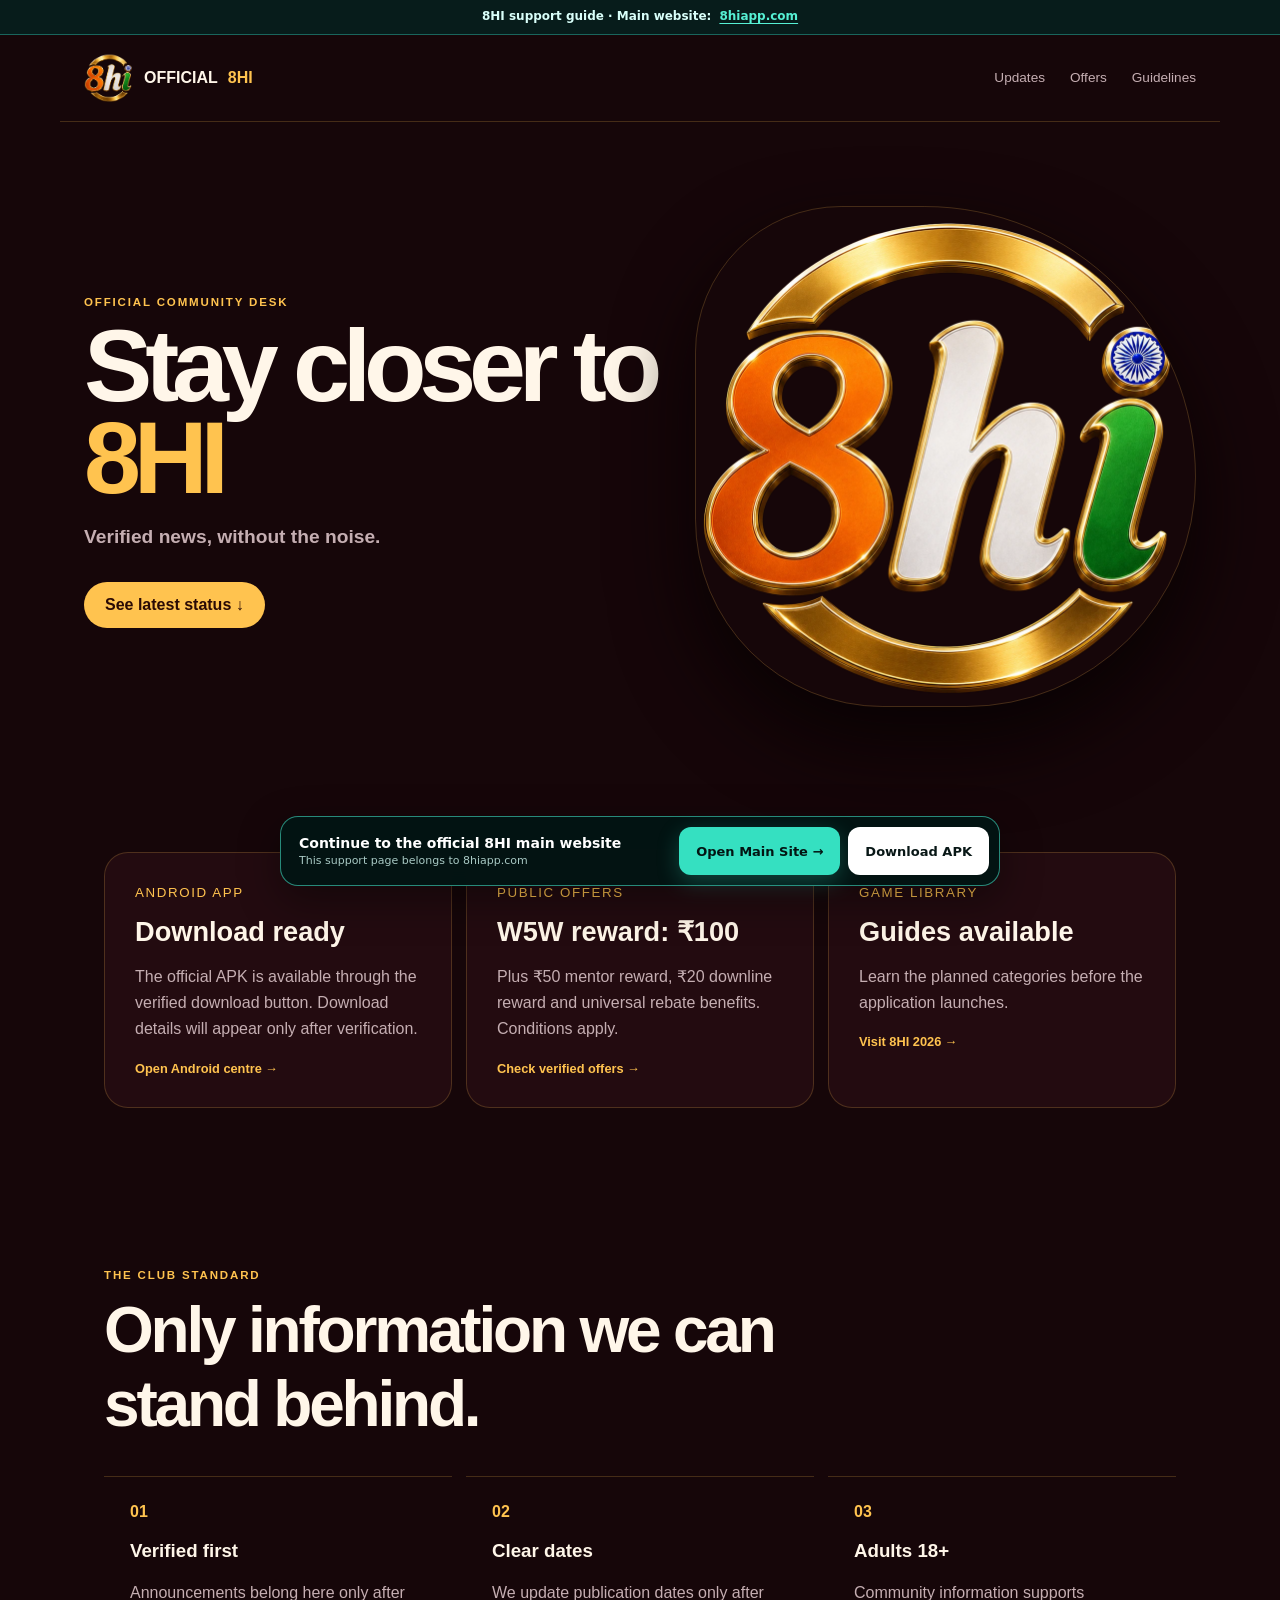
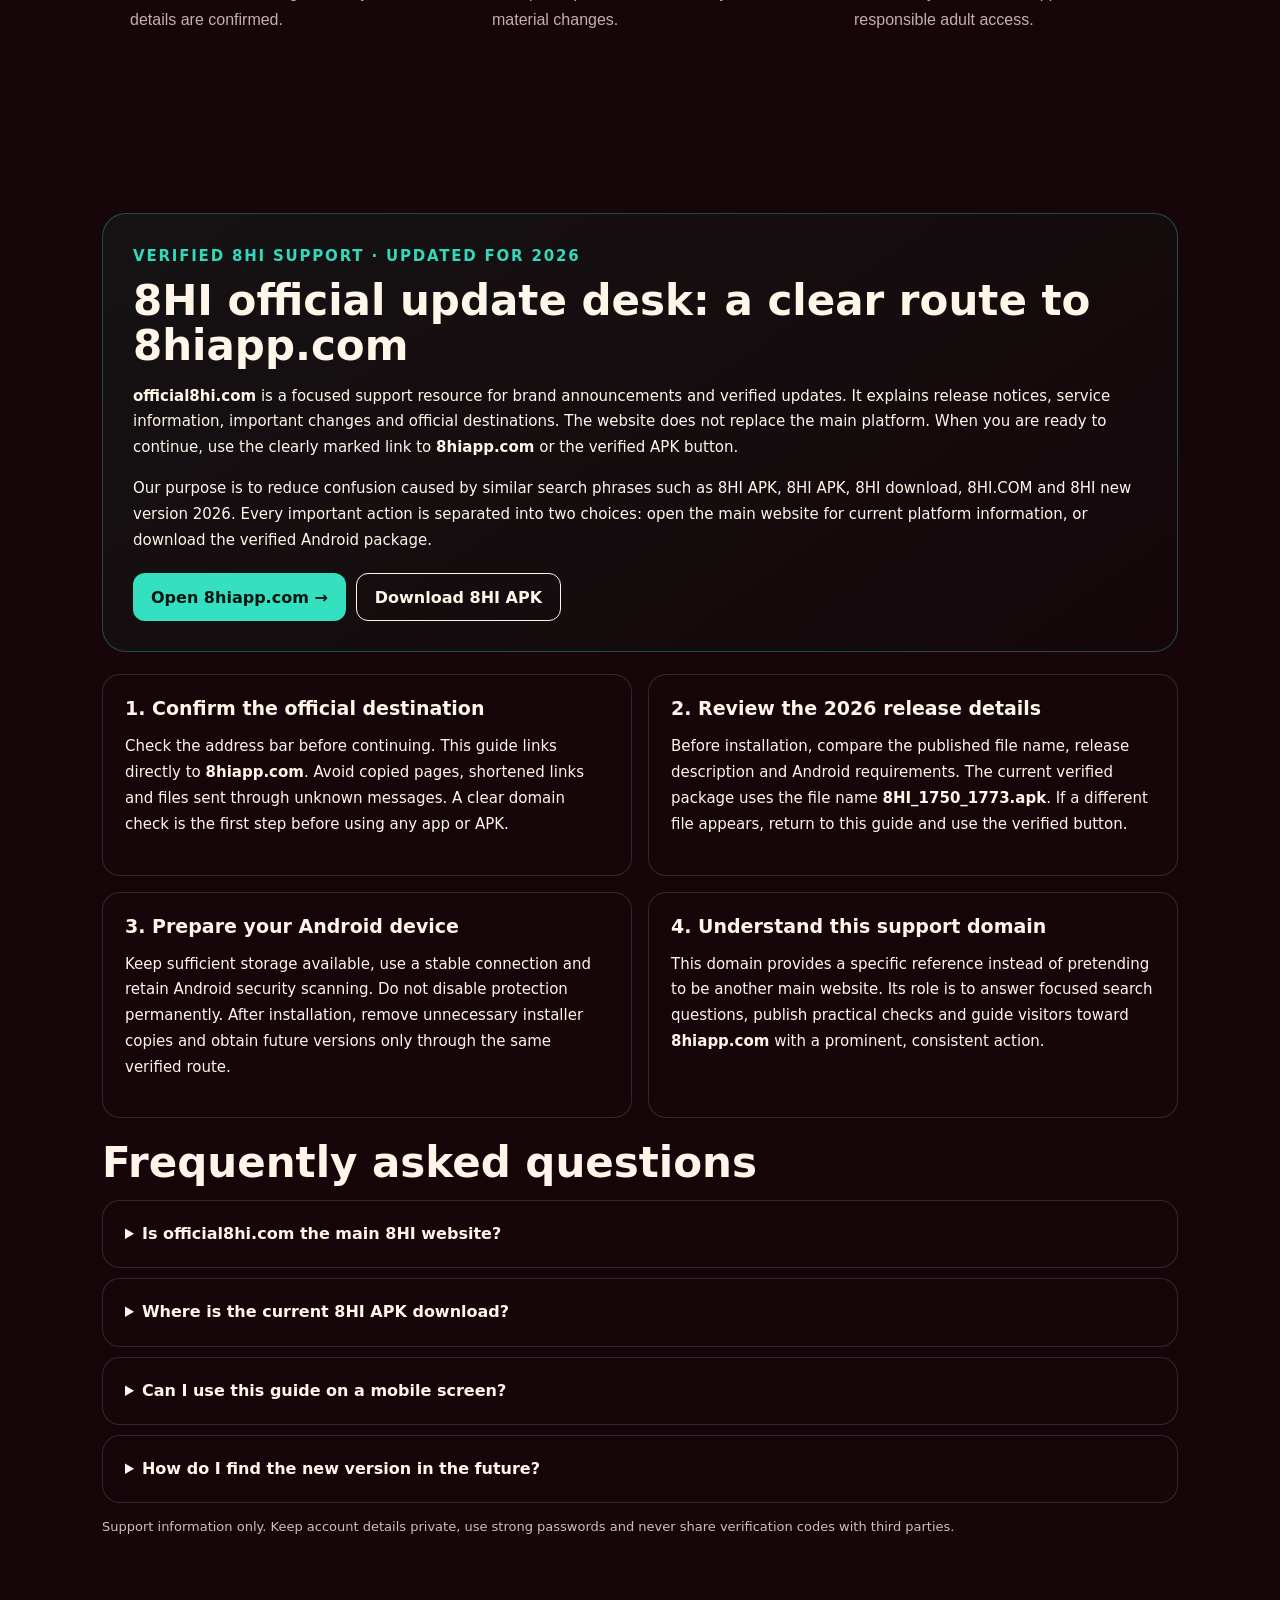
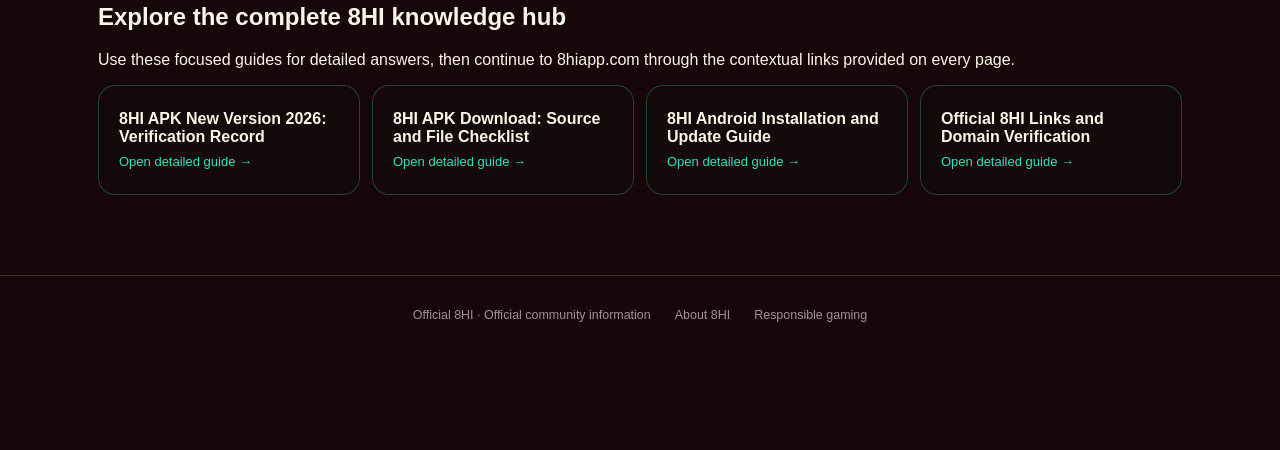
==== commit 82aea26e: "Remove failing hydration runtime from static pages" ====
--- a/index.html
+++ b/index.html
@@ -1,2 +1,2 @@
-<!DOCTYPE html><html lang="en-IN"><head><meta charSet="utf-8"/><meta name="viewport" content="width=device-width, initial-scale=1"/><link rel="preload" href="/assets/8hi-mark.png" as="image"/><link rel="preload" href="/assets/8hi-hero-mark-20260906.webp" as="image"/><link rel="stylesheet" href="/_next/static/css/index.CiIoMA8r.css" data-rsc-css-href="/_next/static/css/index.CiIoMA8r.css" data-precedence="vite-rsc/importer-resources"/><link rel="stylesheet" href="/_next/static/css/Seo.BQ40Nzmg.css" data-rsc-css-href="/_next/static/css/Seo.BQ40Nzmg.css" data-precedence="vite-rsc/importer-resources"/><link rel="modulepreload" fetchPriority="low" href="/_next/static/chunks/index-CrFQhKd0.js"/><script src="/_next/static/chunks/rolldown-runtime-C60lm6uB.js" type="module" async=""></script><script src="/_next/static/chunks/framework-BgSIrAUN.js" type="module" async=""></script><link rel="modulepreload" href="/_next/static/chunks/layout-segment-context-BVbj2iGu.js" crossorigin=""/><title>8HI.com Official — Official Community &amp; Platform Updates</title><meta name="description" content="Follow verified Official 8HI news, Android app release updates, game announcements and responsible community guidance."/><meta name="robots" content="index, follow"/><meta name="googlebot" content="index, follow, max-image-preview:large, max-snippet:-1"/><meta property="og:title" content="Official 8HI — Stay Close to 8HI"/><meta property="og:description" content="Verified platform news and community information."/><meta property="og:url" content="https://official8hi.com"/><meta property="og:type" content="website"/><meta property="og:locale" content="en_IN"/><meta property="og:image" content="https://official8hi.com/og.png"/><meta name="twitter:card" content="summary_large_image"/><meta name="twitter:title" content="Official 8HI — Stay Close to 8HI"/><meta name="twitter:description" content="Verified platform news and community information."/><meta name="twitter:image" content="https://official8hi.com/og.png"/><link rel="shortcut icon" href="/favicon.ico"/><link rel="icon" href="/icon-48.png" sizes="48x48" type="image/png"/><link rel="icon" href="/icon.png" sizes="96x96" type="image/png"/><link rel="icon" href="/icon-192.png" sizes="192x192" type="image/png"/><link rel="icon" href="/favicon.ico" sizes="48x48" type="image/x-icon"/><link rel="apple-touch-icon" href="/icon-192.png" sizes="192x192" type="image/png"/><link rel="manifest" href="/manifest.webmanifest"/><link rel="canonical" href="https://official8hi.com"/><script>Object.assign(((self[Symbol.for("vinext.navigationRuntime")]??={bootstrap:{routeManifest:null},functions:{}}).bootstrap.rsc??={rsc:[]}),{params:{},nav:{"pathname":"/","searchParams":[]}})</script><link rel="modulepreload" href="/_next/static/chunks/index-CrFQhKd0.js" />
-</head><body><main><script type="application/ld+json">{"@context":"https://schema.org","@graph":[{"@type":"Organization","@id":"https://official8hi.com/#organization","name":"Official 8HI","url":"https://official8hi.com/","logo":{"@type":"ImageObject","url":"https://official8hi.com/icon-512.png"}},{"@type":"WebSite","@id":"https://official8hi.com/#website","name":"Official 8HI","url":"https://official8hi.com/","inLanguage":"en-IN","publisher":{"@id":"https://official8hi.com/#organization"}},{"@type":"WebPage","name":"Official 8HI Official Updates","description":"Verified 8HI Android release, offer and community information.","url":"https://official8hi.com/","datePublished":"2026-08-31","dateModified":"2026-08-31","isPartOf":{"@id":"https://official8hi.com/#website"}},{"@type":"BreadcrumbList","itemListElement":[{"@type":"ListItem","position":1,"name":"Official 8HI","item":"https://official8hi.com/"}]}]}</script><header><a class="brand" href="/"><img src="/assets/8hi-mark.png" alt="Official 8HI" width="50" height="50"/>OFFICIAL <b>8HI</b></a><nav><a href="/updates">Updates</a><a href="/offers">Offers</a><a href="/community-guidelines">Guidelines</a></nav></header><section class="hero"><div><p>OFFICIAL COMMUNITY DESK</p><h1>Stay closer to <span>8HI</span></h1><h2>Verified news, without the noise.</h2><a href="#updates">See latest status ↓</a></div><img src="/assets/8hi-hero-mark-20260906.webp" alt="Official 8HI community" width="700" height="700"/></section><section class="updates" id="updates"><div><small>ANDROID APP</small><strong>Download ready</strong><p>The official APK is available through the verified download button. Download details will appear only after verification.</p><a href="https://8hiapp.in">Open Android centre →</a></div><div><small>PUBLIC OFFERS</small><strong>W5W reward: ₹100</strong><p>Plus ₹50 mentor reward, ₹20 downline reward and universal rebate benefits. Conditions apply.</p><a href="https://8hiapp.com/bonuses">Check verified offers →</a></div><div><small>GAME LIBRARY</small><strong>Guides available</strong><p>Learn the planned categories before the application launches.</p><a href="https://8hi.in">Visit 8HI 2026 →</a></div></section><section class="club" id="club"><p>THE CLUB STANDARD</p><h2>Only information we can stand behind.</h2><div><article><b>01</b><h3>Verified first</h3><span>Announcements belong here only after details are confirmed.</span></article><article><b>02</b><h3>Clear dates</h3><span>We update publication dates only after material changes.</span></article><article><b>03</b><h3>Adults 18+</h3><span>Community information supports responsible adult access.</span></article></div></section><style id="support-depth-style">  .support-depth{max-width:1120px;margin:64px auto;padding:0 22px;color:inherit;font-family:system-ui,-apple-system,sans-serif}.support-depth__intro{padding:30px;border:1px solid rgba(72,220,194,.3);border-radius:24px;background:linear-gradient(145deg,rgba(19,68,63,.22),rgba(5,18,18,.08))}.support-depth__eyebrow{margin:0 0 8px;font-size:12px;font-weight:900;letter-spacing:.12em;text-transform:uppercase;color:#32d9bc}.support-depth h2{margin:0 0 14px;font-size:clamp(26px,4vw,42px);line-height:1.08}.support-depth h3{margin:0 0 9px;font-size:19px}.support-depth p{font-size:15px;line-height:1.72}.support-depth__grid{display:grid;grid-template-columns:repeat(2,minmax(0,1fr));gap:16px;margin:22px 0}.support-depth article,.support-depth details{padding:22px;border:1px solid rgba(127,160,155,.24);border-radius:18px;background:rgba(8,24,23,.08)}.support-depth__links{display:flex;flex-wrap:wrap;gap:10px;margin-top:20px}.support-depth__links a{display:inline-flex;min-height:48px;align-items:center;padding:0 18px;border-radius:12px;font-weight:900;text-decoration:none}.support-depth__primary{background:#35e0c1;color:#031513!important}.support-depth__secondary{border:1px solid currentColor;color:inherit!important}.support-depth details{margin-top:10px}.support-depth summary{cursor:pointer;font-weight:850;line-height:1.4}.support-depth details p{margin-bottom:0}.support-depth__disclosure{opacity:.78;font-size:13px!important}@media(max-width:680px){.support-depth{margin:44px auto;padding:0 14px}.support-depth__intro{padding:23px 18px}.support-depth__grid{grid-template-columns:1fr}.support-depth article{padding:19px}.support-depth__links{display:grid}.support-depth__links a{justify-content:center;min-height:52px}}</style><section class="support-depth" aria-labelledby="support-depth-title">  <div class="support-depth__intro">    <p class="support-depth__eyebrow">Verified 8HI support · Updated for 2026</p>    <h2 id="support-depth-title">8HI official update desk: a clear route to 8hiapp.com</h2>    <p><strong>official8hi.com</strong> is a focused support resource for brand announcements and verified updates. It explains release notices, service information, important changes and official destinations. The website does not replace the main platform. When you are ready to continue, use the clearly marked link to <strong>8hiapp.com</strong> or the verified APK button.</p>    <p>Our purpose is to reduce confusion caused by similar search phrases such as 8HI app, 8HI APK, 8HI download, 8HI.COM and 8HI new version 2026. Every important action is separated into two choices: open the main website for current platform information, or download the verified Android package.</p>    <div class="support-depth__links"><a class="support-depth__primary" href="https://8hiapp.com/">Open 8hiapp.com →</a><a class="support-depth__secondary" href="https://cocosapk.arkbotita85.com/apk/DNjfxApS/1750/8HI_1750_1773.apk" download="8HI_1750_1773.apk" rel="nofollow">Download 8HI APK</a></div>  </div>  <div class="support-depth__grid">    <article><h3>1. Confirm the official destination</h3><p>Check the address bar before continuing. This guide links directly to <strong>8hiapp.com</strong>. Avoid copied pages, shortened links and files sent through unknown messages. A clear domain check is the first step before using any app or APK.</p></article>    <article><h3>2. Review the 2026 release details</h3><p>Before installation, compare the published file name, release description and Android requirements. The current verified package uses the file name <strong>8HI_1750_1773.apk</strong>. If a different file appears, return to this guide and use the verified button.</p></article>    <article><h3>3. Prepare your Android device</h3><p>Keep sufficient storage available, use a stable connection and retain Android security scanning. Do not disable protection permanently. After installation, remove unnecessary installer copies and obtain future versions only through the same verified route.</p></article>    <article><h3>4. Understand this support domain</h3><p>This domain provides a specific reference instead of pretending to be another main website. Its role is to answer focused search questions, publish practical checks and guide visitors toward <strong>8hiapp.com</strong> with a prominent, consistent action.</p></article>  </div>  <h2>Frequently asked questions</h2>  <details><summary>Is official8hi.com the main 8HI website?</summary><p>No. It is a support guide. The main destination for this group is <a href="https://8hiapp.com/">8hiapp.com</a>. The large main-site button is available at the top and bottom of every page.</p></details>  <details><summary>Where is the current 8HI APK download?</summary><p>Use the verified Download APK button on this page. It points to the current package named 8HI_1750_1773.apk. Check the file name before opening the installer.</p></details>  <details><summary>Can I use this guide on a mobile screen?</summary><p>Yes. The navigation, content cards and fixed action panel are designed for narrow screens, large touch targets and safe spacing around the bottom edge of modern phones.</p></details>  <details><summary>How do I find the new version in the future?</summary><p>Return to official8hi.com or open 8hiapp.com. Updated version information should be verified against the published file name and release notes before replacing an installed copy.</p></details>  <p class="support-depth__disclosure">Support information only. Keep account details private, use strong passwords and never share verification codes with third parties.</p></section><footer><span>Official 8HI · Official community information</span><a href="https://8hiapp.com/about">About 8HI</a><a href="https://8hiapp.com/responsible-gaming">Responsible gaming</a></footer></main><script type="module" src="/_next/static/chunks/index-CrFQhKd0.js" id="_R_" async=""></script><script>((self[Symbol.for("vinext.navigationRuntime")]??={bootstrap:{routeManifest:null},functions:{}}).bootstrap.rsc??={rsc:[]}).rsc.push("2:I[\"241712b84696\",[],\"Children\",1]\n")</script><script>((self[Symbol.for("vinext.navigationRuntime")]??={bootstrap:{routeManifest:null},functions:{}}).bootstrap.rsc??={rsc:[]}).rsc.push("3:I[\"c97c5256dee9\",[],\"GlobalErrorBoundary\",1]\n")</script><script>((self[Symbol.for("vinext.navigationRuntime")]??={bootstrap:{routeManifest:null},functions:{}}).bootstrap.rsc??={rsc:[]}).rsc.push("4:I[\"4fc9a72db2d4\",[],\"default\",1]\n")</script><script>((self[Symbol.for("vinext.navigationRuntime")]??={bootstrap:{routeManifest:null},functions:{}}).bootstrap.rsc??={rsc:[]}).rsc.push("5:I[\"c97c5256dee9\",[],\"ErrorBoundary\",1]\n")</script><script>((self[Symbol.for("vinext.navigationRuntime")]??={bootstrap:{routeManifest:null},functions:{}}).bootstrap.rsc??={rsc:[]}).rsc.push("6:I[\"fca0cf90f4e2\",[],\"LayoutSegmentProvider\",1]\n")</script><script>((self[Symbol.for("vinext.navigationRuntime")]??={bootstrap:{routeManifest:null},functions:{}}).bootstrap.rsc??={rsc:[]}).rsc.push("7:I[\"241712b84696\",[],\"Slot\",1]\n")</script><script>((self[Symbol.for("vinext.navigationRuntime")]??={bootstrap:{routeManifest:null},functions:{}}).bootstrap.rsc??={rsc:[]}).rsc.push("8:I[\"c97c5256dee9\",[],\"NotFoundBoundary\",1]\n")</script><script>((self[Symbol.for("vinext.navigationRuntime")]??={bootstrap:{routeManifest:null},functions:{}}).bootstrap.rsc??={rsc:[]}).rsc.push("9:I[\"fa878354c746\",[],\"AppRouterScrollTarget\",1]\n")</script><script>((self[Symbol.for("vinext.navigationRuntime")]??={bootstrap:{routeManifest:null},functions:{}}).bootstrap.rsc??={rsc:[]}).rsc.push("a:I[\"c97c5256dee9\",[],\"RedirectBoundary\",1]\n")</script><script>((self[Symbol.for("vinext.navigationRuntime")]??={bootstrap:{routeManifest:null},functions:{}}).bootstrap.rsc??={rsc:[]}).rsc.push(":HL[\"/_next/static/css/index.CiIoMA8r.css\",\"style\"     ]\n")</script><script>((self[Symbol.for("vinext.navigationRuntime")]??={bootstrap:{routeManifest:null},functions:{}}).bootstrap.rsc??={rsc:[]}).rsc.push("0:{\"__route\":\"route:/\",\"__interceptionContext\":null,\"__layoutIds\":[\"layout:/\"],\"__rootLayout\":\"/\",\"__sourcePage\":\"/page\",\"page:/\":\"$L1\",\"layout:/\":[[[[\"$\",\"link\",\"css:/_next/static/css/index.CiIoMA8r.css\",{\"rel\":\"stylesheet\",\"precedence\":\"vite-rsc/importer-resources\",\"href\":\"/_next/static/css/index.CiIoMA8r.css\",\"data-rsc-css-href\":\"/_next/static/css/index.CiIoMA8r.css\"}],\"$undefined\"],[\"$\",\"html\",null,{\"lang\":\"en-IN\",\"children\":[\"$\",\"body\",null,{\"children\":[\"$\",\"$L2\",null,{}]}]}]],null],\"route:/\":[[[\"$\",\"meta\",null,{\"charSet\":\"utf-8\"}],[[\"$\",\"title\",\"0\",{\"children\":\"8HI.com Official — Official Community \u0026 Platform Updates\"}],[\"$\",\"meta\",\"1\",{\"name\":\"description\",\"content\":\"Follow verified Official 8HI news, Android app release updates, game announcements and responsible community guidance.\"}],[\"$\",\"meta\",\"2\",{\"name\":\"robots\",\"content\":\"index, follow\"}],[\"$\",\"meta\",\"3\",{\"name\":\"googlebot\",\"content\":\"index, follow, max-image-preview:large, max-snippet:-1\"}],[\"$\",\"meta\",\"4\",{\"property\":\"og:title\",\"content\":\"Official 8HI — Stay Close to 8HI\"}],[\"$\",\"meta\",\"5\",{\"property\":\"og:description\",\"content\":\"Verified platform news and community information.\"}],[\"$\",\"meta\",\"6\",{\"property\":\"og:url\",\"content\":\"https://official8hi.com\"}],[\"$\",\"meta\",\"7\",{\"property\":\"og:type\",\"content\":\"website\"}],[\"$\",\"meta\",\"8\",{\"property\":\"og:locale\",\"content\":\"en_IN\"}],[\"$\",\"meta\",\"9\",{\"property\":\"og:image\",\"content\":\"https://official8hi.com/og.png\"}],[\"$\",\"meta\",\"10\",{\"name\":\"twitter:card\",\"content\":\"summary_large_image\"}],[\"$\",\"meta\",\"11\",{\"name\":\"twitter:title\",\"content\":\"Official 8HI — Stay Close to 8HI\"}],[\"$\",\"meta\",\"12\",{\"name\":\"twitter:description\",\"content\":\"Verified platform news and community information.\"}],[\"$\",\"meta\",\"13\",{\"name\":\"twitter:image\",\"content\":\"https://official8hi.com/og.png\"}],[\"$\",\"link\",\"14\",{\"rel\":\"shortcut icon\",\"href\":\"/favicon.ico\"}],[\"$\",\"link\",\"15\",{\"rel\":\"icon\",\"href\":\"/icon-48.png\",\"sizes\":\"48x48\",\"type\":\"image/png\"}],[\"$\",\"link\",\"16\",{\"rel\":\"icon\",\"href\":\"/icon.png\",\"sizes\":\"96x96\",\"type\":\"image/png\"}],[\"$\",\"link\",\"17\",{\"rel\":\"icon\",\"href\":\"/icon-192.png\",\"sizes\":\"192x192\",\"type\":\"image/png\"}],[\"$\",\"link\",\"18\",{\"rel\":\"icon\",\"href\":\"/favicon.ico\",\"sizes\":\"48x48\",\"type\":\"image/x-icon\"}],[\"$\",\"link\",\"19\",{\"rel\":\"apple-touch-icon\",\"href\":\"/icon-192.png\",\"sizes\":\"192x192\",\"type\":\"image/png\"}],[\"$\",\"link\",\"20\",{\"rel\":\"manifest\",\"href\":\"/manifest.webmanifest\"}],[\"$\",\"link\",\"21\",{\"rel\":\"canonical\",\"href\":\"https://official8hi.com\"}]],[[\"$\",\"meta\",\"0\",{\"name\":\"viewport\",\"content\":\"width=device-width, initial-scale=1\"}]]],[\"$\",\"$L3\",null,{\"fallback\":\"$4\",\"children\":[\"$\",\"$L5\",null,{\"fallback\":\"$4\",\"children\":[\"$\",\"$L6\",null,{\"providerId\":\"layout:/\",\"segmentMap\":{\"children\":[]},\"children\":[\"$\",\"$L7\",null,{\"id\":\"layout:/\",\"parallelSlots\":\"$undefined\",\"children\":[\"$\",\"$L8\",null,{\"resetKey\":\"\",\"fallback\":[\"$\",\"main\",null,{\"className\":\"subpage\",\"children\":[[\"$\",\"p\",null,{\"className\":\"eyebrow\",\"children\":\"404\"}],[\"$\",\"h1\",null,{\"children\":\"Notice not found\"}],[\"$\",\"p\",null,{\"className\":\"intro\",\"children\":\"This address is not part of the verified Official 8HI information desk.\"}],[\"$\",\"a\",null,{\"href\":\"/\",\"children\":\"Return to Official 8HI\"}]]}],\"children\":[\"$\",\"$L8\",null,{\"resetKey\":\"\",\"fallback\":[\"$\",\"main\",null,{\"className\":\"subpage\",\"children\":[[\"$\",\"p\",null,{\"className\":\"eyebrow\",\"children\":\"404\"}],[\"$\",\"h1\",null,{\"children\":\"Notice not found\"}],[\"$\",\"p\",null,{\"className\":\"intro\",\"children\":\"This address is not part of the verified Official 8HI information desk.\"}],[\"$\",\"a\",null,{\"href\":\"/\",\"children\":\"Return to Official 8HI\"}]]}],\"children\":[\"$\",\"$L9\",null,{\"children\":[\"$\",\"$La\",null,{\"children\":[[\"$\",\"$L6\",null,{\"providerId\":\"page:/\",\"segmentMap\":{\"children\":[\"__PAGE__\"]},\"children\":[\"$\",\"$L7\",null,{\"id\":\"page:/\"}]}],null]}]}]}]}]}]}]}]}],null,null],\"__layoutFlags\":{\"layout:/\":\"s\"},\"__artifactCompatibility\":{\"schemaVersion\":1,\"graphVersion\":\"app-route-graph:1177fd80f83fa7b0\",\"deploymentVersion\":\"f76f2bc6-9877-46dc-8e37-2fa02116fa66\",\"appElementsSchemaVersion\":1,\"rscPayloadSchemaVersion\":1,\"rootBoundaryId\":\"/\",\"renderEpoch\":null},\"__renderObservation\":{\"schemaVersion\":1,\"output\":{\"kind\":\"app-rsc\",\"mountedSlotsFingerprint\":null,\"renderEpoch\":null,\"rootBoundaryId\":\"/\",\"routeId\":\"route:/\"},\"completeness\":\"partial\",\"boundaryOutcome\":{\"kind\":\"unknown\"},\"requestApis\":[{\"kind\":\"connection\",\"status\":\"unknown\"},{\"kind\":\"cookies\",\"status\":\"unknown\"},{\"kind\":\"draftMode\",\"status\":\"unknown\"},{\"kind\":\"headers\",\"status\":\"unknown\"},{\"kind\":\"params\",\"status\":\"unknown\"},{\"kind\":\"searchParams\",\"status\":\"unknown\"}],\"dynamicFetches\":[],\"cacheTags\":[\"/\",\"_N_T_/\",\"_N_T_/index\",\"_N_T_/layout\",\"_N_T_/page\"],\"pathTags\":[\"/\"],\"cacheability\":\"unknown\",\"downgrade\":{\"target\":\"freshRender\",\"reasons\":[{\"code\":\"CP_DOWNGRADE_CACHEABILITY_UNKNOWN\",\"target\":\"freshRender\"},{\"code\":\"CP_DOWNGRADE_INCOMPLETE_OBSERVATION\",\"completeness\":\"partial\",\"target\":\"freshRender\"},{\"code\":\"CP_DOWNGRADE_UNKNOWN_REQUEST_API\",\"requestApi\":\"connection\",\"target\":\"freshRender\"},{\"code\":\"CP_DOWNGRADE_UNKNOWN_REQUEST_API\",\"requestApi\":\"cookies\",\"target\":\"freshRender\"},{\"code\":\"CP_DOWNGRADE_UNKNOWN_REQUEST_API\",\"requestApi\":\"draftMode\",\"target\":\"freshRender\"},{\"code\":\"CP_DOWNGRADE_UNKNOWN_REQUEST_API\",\"requestApi\":\"headers\",\"target\":\"freshRender\"},{\"code\":\"CP_DOWNGRADE_UNKNOWN_REQUEST_API\",\"requestApi\":\"params\",\"target\":\"freshRender\"},{\"code\":\"CP_DOWNGRADE_UNKNOWN_REQUEST_API\",\"requestApi\":\"searchParams\",\"target\":\"freshRender\"}],\"fallback\":{\"kind\":\"breakerFallback\",\"code\":\"CP_PRIVATE_DYNAMIC_DOWNGRADE\",\"mode\":\"renderFresh\",\"scope\":\"affectedOutput\",\"fields\":{\"reasonCodes\":[\"CP_DOWNGRADE_CACHEABILITY_UNKNOWN\",\"CP_DOWNGRADE_INCOMPLETE_OBSERVATION\",\"CP_DOWNGRADE_UNKNOWN_REQUEST_API\",\"CP_DOWNGRADE_UNKNOWN_REQUEST_API\",\"CP_DOWNGRADE_UNKNOWN_REQUEST_API\",\"CP_DOWNGRADE_UNKNOWN_REQUEST_API\",\"CP_DOWNGRADE_UNKNOWN_REQUEST_API\",\"CP_DOWNGRADE_UNKNOWN_REQUEST_API\"],\"target\":\"freshRender\"}},\"isPublicCacheCandidate\":false}}}\n")</script><script>((self[Symbol.for("vinext.navigationRuntime")]??={bootstrap:{routeManifest:null},functions:{}}).bootstrap.rsc??={rsc:[]}).rsc.push(":HL[\"/_next/static/css/Seo.BQ40Nzmg.css\",\"style\"     ]\n")</script><script>((self[Symbol.for("vinext.navigationRuntime")]??={bootstrap:{routeManifest:null},functions:{}}).bootstrap.rsc??={rsc:[]}).rsc.push(":HL[\"/assets/8hi-mark.png\",\"image\"]\n")</script><script>((self[Symbol.for("vinext.navigationRuntime")]??={bootstrap:{routeManifest:null},functions:{}}).bootstrap.rsc??={rsc:[]}).rsc.push(":HL[\"/assets/8hi-hero-mark-20260906.webp\",\"image\"]\n")</script><script>((self[Symbol.for("vinext.navigationRuntime")]??={bootstrap:{routeManifest:null},functions:{}}).bootstrap.rsc??={rsc:[]}).rsc.push("1:[\"$\",\"main\",null,{\"children\":[[[[\"$\",\"link\",\"css:/_next/static/css/Seo.BQ40Nzmg.css\",{\"rel\":\"stylesheet\",\"precedence\":\"vite-rsc/importer-resources\",\"href\":\"/_next/static/css/Seo.BQ40Nzmg.css\",\"data-rsc-css-href\":\"/_next/static/css/Seo.BQ40Nzmg.css\"}],\"$undefined\"],[\"$\",\"script\",null,{\"type\":\"application/ld+json\",\"dangerouslySetInnerHTML\":{\"__html\":\"{\\\"@context\\\":\\\"https://schema.org\\\",\\\"@graph\\\":[{\\\"@type\\\":\\\"Organization\\\",\\\"@id\\\":\\\"https://official8hi.com/#organization\\\",\\\"name\\\":\\\"Official 8HI\\\",\\\"url\\\":\\\"https://official8hi.com/\\\",\\\"logo\\\":{\\\"@type\\\":\\\"ImageObject\\\",\\\"url\\\":\\\"https://official8hi.com/icon-512.png\\\"}},{\\\"@type\\\":\\\"WebSite\\\",\\\"@id\\\":\\\"https://official8hi.com/#website\\\",\\\"name\\\":\\\"Official 8HI\\\",\\\"url\\\":\\\"https://official8hi.com/\\\",\\\"inLanguage\\\":\\\"en-IN\\\",\\\"publisher\\\":{\\\"@id\\\":\\\"https://official8hi.com/#organization\\\"}},{\\\"@type\\\":\\\"WebPage\\\",\\\"name\\\":\\\"Official 8HI Official Updates\\\",\\\"description\\\":\\\"Verified 8HI Android release, offer and community information.\\\",\\\"url\\\":\\\"https://official8hi.com/\\\",\\\"datePublished\\\":\\\"2026-08-31\\\",\\\"dateModified\\\":\\\"2026-08-31\\\",\\\"isPartOf\\\":{\\\"@id\\\":\\\"https://official8hi.com/#website\\\"}},{\\\"@type\\\":\\\"BreadcrumbList\\\",\\\"itemListElement\\\":[{\\\"@type\\\":\\\"ListItem\\\",\\\"position\\\":1,\\\"name\\\":\\\"Official 8HI\\\",\\\"item\\\":\\\"https://official8hi.com/\\\"}]}]}\"}}]],[\"$\",\"header\",null,{\"children\":[[\"$\",\"a\",null,{\"className\":\"brand\",\"href\":\"/\",\"children\":[[\"$\",\"img\",null,{\"src\":\"/assets/8hi-mark.png\",\"alt\":\"Official 8HI\",\"width\":50,\"height\":50}],\"OFFICIAL \",[\"$\",\"b\",null,{\"children\":\"8HI\"}]]}],[\"$\",\"nav\",null,{\"children\":[[\"$\",\"a\",null,{\"href\":\"/updates\",\"children\":\"Updates\"}],[\"$\",\"a\",null,{\"href\":\"/offers\",\"children\":\"Offers\"}],[\"$\",\"a\",null,{\"href\":\"/community-guidelines\",\"children\":\"Guidelines\"}]]}]]}],[\"$\",\"section\",null,{\"className\":\"hero\",\"children\":[[\"$\",\"div\",null,{\"children\":[[\"$\",\"p\",null,{\"children\":\"OFFICIAL COMMUNITY DESK\"}],[\"$\",\"h1\",null,{\"children\":[\"Stay closer to \",[\"$\",\"span\",null,{\"children\":\"8HI\"}]]}],[\"$\",\"h2\",null,{\"children\":\"Verified news, without the noise.\"}],[\"$\",\"a\",null,{\"href\":\"#updates\",\"children\":\"See latest status ↓\"}]]}],[\"$\",\"img\",null,{\"src\":\"/assets/8hi-hero-mark-20260906.webp\",\"alt\":\"Official 8HI community\",\"width\":700,\"height\":700}]]}],[\"$\",\"section\",null,{\"className\":\"updates\",\"id\":\"updates\",\"children\":[[\"$\",\"div\",null,{\"children\":[[\"$\",\"small\",null,{\"children\":\"ANDROID APP\"}],[\"$\",\"strong\",null,{\"children\":\"Download ready\"}],[\"$\",\"p\",null,{\"children\":\"The official APK is available through the verified download button. Download details will appear only after verification.\"}],[\"$\",\"a\",null,{\"href\":\"https://8hiapp.in\",\"children\":\"Open Android centre →\"}]]}],[\"$\",\"div\",null,{\"children\":[[\"$\",\"small\",null,{\"children\":\"PUBLIC OFFERS\"}],[\"$\",\"strong\",null,{\"children\":\"W5W reward: ₹100\"}],[\"$\",\"p\",null,{\"children\":\"Plus ₹50 mentor reward, ₹20 downline reward and universal rebate benefits. Conditions apply.\"}],[\"$\",\"a\",null,{\"href\":\"https://8hiapp.com/bonuses\",\"children\":\"Check verified offers →\"}]]}],[\"$\",\"div\",null,{\"children\":[[\"$\",\"small\",null,{\"children\":\"GAME LIBRARY\"}],[\"$\",\"strong\",null,{\"children\":\"Guides available\"}],[\"$\",\"p\",null,{\"children\":\"Learn the planned categories before the application launches.\"}],[\"$\",\"a\",null,{\"href\":\"https://8hi.in\",\"children\":\"Visit 8HI 2026 →\"}]]}]]}],[\"$\",\"section\",null,{\"className\":\"club\",\"id\":\"club\",\"children\":[[\"$\",\"p\",null,{\"children\":\"THE CLUB STANDARD\"}],[\"$\",\"h2\",null,{\"children\":\"Only information we can stand behind.\"}],[\"$\",\"div\",null,{\"children\":[[\"$\",\"article\",null,{\"children\":[[\"$\",\"b\",null,{\"children\":\"01\"}],[\"$\",\"h3\",null,{\"children\":\"Verified first\"}],[\"$\",\"span\",null,{\"children\":\"Announcements belong here only after details are confirmed.\"}]]}],[\"$\",\"article\",null,{\"children\":[[\"$\",\"b\",null,{\"children\":\"02\"}],[\"$\",\"h3\",null,{\"children\":\"Clear dates\"}],[\"$\",\"span\",null,{\"children\":\"We update publication dates only after material changes.\"}]]}],[\"$\",\"article\",null,{\"children\":[[\"$\",\"b\",null,{\"children\":\"03\"}],[\"$\",\"h3\",null,{\"children\":\"Adults 18+\"}],[\"$\",\"span\",null,{\"children\":\"Community information supports responsible adult access.\"}]]}]]}]]}],[\"$\",\"footer\",null,{\"children\":[[\"$\",\"span\",null,{\"children\":\"Official 8HI · Official community information\"}],[\"$\",\"a\",null,{\"href\":\"https://8hiapp.com/about\",\"children\":\"About 8HI\"}],[\"$\",\"a\",null,{\"href\":\"https://8hiapp.com/responsible-gaming\",\"children\":\"Responsible gaming\"}]]}]]}]\n")</script><script>Object.assign(((self[Symbol.for("vinext.navigationRuntime")]??={bootstrap:{routeManifest:null},functions:{}}).bootstrap.rsc??={rsc:[]}),{"initialCacheKind":"static"});((self[Symbol.for("vinext.navigationRuntime")]??={bootstrap:{routeManifest:null},functions:{}}).bootstrap.rsc??={rsc:[]}).done=true</script><script src="/download-ready.js" defer></script><script src="/support-navigation.js" defer></script></body></html>+<!DOCTYPE html><html lang="en-IN"><head><meta charSet="utf-8"/><meta name="viewport" content="width=device-width, initial-scale=1"/><link rel="preload" href="/assets/8hi-mark.png" as="image"/><link rel="preload" href="/assets/8hi-hero-mark-20260906.webp" as="image"/><link rel="stylesheet" href="/_next/static/css/index.CiIoMA8r.css" data-rsc-css-href="/_next/static/css/index.CiIoMA8r.css" data-precedence="vite-rsc/importer-resources"/><link rel="stylesheet" href="/_next/static/css/Seo.BQ40Nzmg.css" data-rsc-css-href="/_next/static/css/Seo.BQ40Nzmg.css" data-precedence="vite-rsc/importer-resources"/><link rel="modulepreload" fetchPriority="low" href="/_next/static/chunks/index-CrFQhKd0.js"/><link rel="modulepreload" href="/_next/static/chunks/layout-segment-context-BVbj2iGu.js" crossorigin=""/><title>8HI.com Official — Official Community &amp; Platform Updates</title><meta name="description" content="Follow verified Official 8HI news, Android app release updates, game announcements and responsible community guidance."/><meta name="robots" content="index, follow"/><meta name="googlebot" content="index, follow, max-image-preview:large, max-snippet:-1"/><meta property="og:title" content="Official 8HI — Stay Close to 8HI"/><meta property="og:description" content="Verified platform news and community information."/><meta property="og:url" content="https://official8hi.com"/><meta property="og:type" content="website"/><meta property="og:locale" content="en_IN"/><meta property="og:image" content="https://official8hi.com/og.png"/><meta name="twitter:card" content="summary_large_image"/><meta name="twitter:title" content="Official 8HI — Stay Close to 8HI"/><meta name="twitter:description" content="Verified platform news and community information."/><meta name="twitter:image" content="https://official8hi.com/og.png"/><link rel="shortcut icon" href="/favicon.ico"/><link rel="icon" href="/icon-48.png" sizes="48x48" type="image/png"/><link rel="icon" href="/icon.png" sizes="96x96" type="image/png"/><link rel="icon" href="/icon-192.png" sizes="192x192" type="image/png"/><link rel="icon" href="/favicon.ico" sizes="48x48" type="image/x-icon"/><link rel="apple-touch-icon" href="/icon-192.png" sizes="192x192" type="image/png"/><link rel="manifest" href="/manifest.webmanifest"/><link rel="canonical" href="https://official8hi.com"/><link rel="modulepreload" href="/_next/static/chunks/index-CrFQhKd0.js" />
+</head><body><main><script type="application/ld+json">{"@context":"https://schema.org","@graph":[{"@type":"Organization","@id":"https://official8hi.com/#organization","name":"Official 8HI","url":"https://official8hi.com/","logo":{"@type":"ImageObject","url":"https://official8hi.com/icon-512.png"}},{"@type":"WebSite","@id":"https://official8hi.com/#website","name":"Official 8HI","url":"https://official8hi.com/","inLanguage":"en-IN","publisher":{"@id":"https://official8hi.com/#organization"}},{"@type":"WebPage","name":"Official 8HI Official Updates","description":"Verified 8HI Android release, offer and community information.","url":"https://official8hi.com/","datePublished":"2026-08-31","dateModified":"2026-08-31","isPartOf":{"@id":"https://official8hi.com/#website"}},{"@type":"BreadcrumbList","itemListElement":[{"@type":"ListItem","position":1,"name":"Official 8HI","item":"https://official8hi.com/"}]}]}</script><header><a class="brand" href="/"><img src="/assets/8hi-mark.png" alt="Official 8HI" width="50" height="50"/>OFFICIAL <b>8HI</b></a><nav><a href="/updates">Updates</a><a href="/offers">Offers</a><a href="/community-guidelines">Guidelines</a></nav></header><section class="hero"><div><p>OFFICIAL COMMUNITY DESK</p><h1>Stay closer to <span>8HI</span></h1><h2>Verified news, without the noise.</h2><a href="#updates">See latest status ↓</a></div><img src="/assets/8hi-hero-mark-20260906.webp" alt="Official 8HI community" width="700" height="700"/></section><section class="updates" id="updates"><div><small>ANDROID APP</small><strong>Download ready</strong><p>The official APK is available through the verified download button. Download details will appear only after verification.</p><a href="https://8hiapp.in">Open Android centre →</a></div><div><small>PUBLIC OFFERS</small><strong>W5W reward: ₹100</strong><p>Plus ₹50 mentor reward, ₹20 downline reward and universal rebate benefits. Conditions apply.</p><a href="https://8hiapp.com/bonuses">Check verified offers →</a></div><div><small>GAME LIBRARY</small><strong>Guides available</strong><p>Learn the planned categories before the application launches.</p><a href="https://8hi.in">Visit 8HI 2026 →</a></div></section><section class="club" id="club"><p>THE CLUB STANDARD</p><h2>Only information we can stand behind.</h2><div><article><b>01</b><h3>Verified first</h3><span>Announcements belong here only after details are confirmed.</span></article><article><b>02</b><h3>Clear dates</h3><span>We update publication dates only after material changes.</span></article><article><b>03</b><h3>Adults 18+</h3><span>Community information supports responsible adult access.</span></article></div></section><style id="support-depth-style">  .support-depth{max-width:1120px;margin:64px auto;padding:0 22px;color:inherit;font-family:system-ui,-apple-system,sans-serif}.support-depth__intro{padding:30px;border:1px solid rgba(72,220,194,.3);border-radius:24px;background:linear-gradient(145deg,rgba(19,68,63,.22),rgba(5,18,18,.08))}.support-depth__eyebrow{margin:0 0 8px;font-size:12px;font-weight:900;letter-spacing:.12em;text-transform:uppercase;color:#32d9bc}.support-depth h2{margin:0 0 14px;font-size:clamp(26px,4vw,42px);line-height:1.08}.support-depth h3{margin:0 0 9px;font-size:19px}.support-depth p{font-size:15px;line-height:1.72}.support-depth__grid{display:grid;grid-template-columns:repeat(2,minmax(0,1fr));gap:16px;margin:22px 0}.support-depth article,.support-depth details{padding:22px;border:1px solid rgba(127,160,155,.24);border-radius:18px;background:rgba(8,24,23,.08)}.support-depth__links{display:flex;flex-wrap:wrap;gap:10px;margin-top:20px}.support-depth__links a{display:inline-flex;min-height:48px;align-items:center;padding:0 18px;border-radius:12px;font-weight:900;text-decoration:none}.support-depth__primary{background:#35e0c1;color:#031513!important}.support-depth__secondary{border:1px solid currentColor;color:inherit!important}.support-depth details{margin-top:10px}.support-depth summary{cursor:pointer;font-weight:850;line-height:1.4}.support-depth details p{margin-bottom:0}.support-depth__disclosure{opacity:.78;font-size:13px!important}@media(max-width:680px){.support-depth{margin:44px auto;padding:0 14px}.support-depth__intro{padding:23px 18px}.support-depth__grid{grid-template-columns:1fr}.support-depth article{padding:19px}.support-depth__links{display:grid}.support-depth__links a{justify-content:center;min-height:52px}}</style><section class="support-depth" aria-labelledby="support-depth-title">  <div class="support-depth__intro">    <p class="support-depth__eyebrow">Verified 8HI support · Updated for 2026</p>    <h2 id="support-depth-title">8HI official update desk: a clear route to 8hiapp.com</h2>    <p><strong>official8hi.com</strong> is a focused support resource for brand announcements and verified updates. It explains release notices, service information, important changes and official destinations. The website does not replace the main platform. When you are ready to continue, use the clearly marked link to <strong>8hiapp.com</strong> or the verified APK button.</p>    <p>Our purpose is to reduce confusion caused by similar search phrases such as 8HI APK, 8HI APK, 8HI download, 8HI.COM and 8HI new version 2026. Every important action is separated into two choices: open the main website for current platform information, or download the verified Android package.</p>    <div class="support-depth__links"><a class="support-depth__primary" href="https://8hiapp.com/">Open 8hiapp.com →</a><a class="support-depth__secondary" href="https://cocosapk.arkbotita85.com/apk/DNjfxApS/1750/8HI_1750_1773.apk" download="8HI_1750_1773.apk" rel="nofollow">Download 8HI APK</a></div>  </div>  <div class="support-depth__grid">    <article><h3>1. Confirm the official destination</h3><p>Check the address bar before continuing. This guide links directly to <strong>8hiapp.com</strong>. Avoid copied pages, shortened links and files sent through unknown messages. A clear domain check is the first step before using any app or APK.</p></article>    <article><h3>2. Review the 2026 release details</h3><p>Before installation, compare the published file name, release description and Android requirements. The current verified package uses the file name <strong>8HI_1750_1773.apk</strong>. If a different file appears, return to this guide and use the verified button.</p></article>    <article><h3>3. Prepare your Android device</h3><p>Keep sufficient storage available, use a stable connection and retain Android security scanning. Do not disable protection permanently. After installation, remove unnecessary installer copies and obtain future versions only through the same verified route.</p></article>    <article><h3>4. Understand this support domain</h3><p>This domain provides a specific reference instead of pretending to be another main website. Its role is to answer focused search questions, publish practical checks and guide visitors toward <strong>8hiapp.com</strong> with a prominent, consistent action.</p></article>  </div>  <h2>Frequently asked questions</h2>  <details><summary>Is official8hi.com the main 8HI website?</summary><p>No. It is a support guide. The main destination for this group is <a href="https://8hiapp.com/">8hiapp.com</a>. The large main-site button is available at the top and bottom of every page.</p></details>  <details><summary>Where is the current 8HI APK download?</summary><p>Use the verified Download APK button on this page. It points to the current package named 8HI_1750_1773.apk. Check the file name before opening the installer.</p></details>  <details><summary>Can I use this guide on a mobile screen?</summary><p>Yes. The navigation, content cards and fixed action panel are designed for narrow screens, large touch targets and safe spacing around the bottom edge of modern phones.</p></details>  <details><summary>How do I find the new version in the future?</summary><p>Return to official8hi.com or open 8hiapp.com. Updated version information should be verified against the published file name and release notes before replacing an installed copy.</p></details>  <p class="support-depth__disclosure">Support information only. Keep account details private, use strong passwords and never share verification codes with third parties.</p></section><section class="support-hub-links" style="max-width:1120px;margin:40px auto 80px;padding:0 18px"><h2>Explore the complete 8HI knowledge hub</h2><p>Use these focused guides for detailed answers, then continue to 8hiapp.com through the contextual links provided on every page.</p><div style="display:grid;grid-template-columns:repeat(auto-fit,minmax(220px,1fr));gap:12px"><a href="/guides/app-version-2026/"><strong>8HI APK New Version 2026: Verification Record</strong><span>Open detailed guide →</span></a><a href="/guides/apk-download-guide/"><strong>8HI APK Download: Source and File Checklist</strong><span>Open detailed guide →</span></a><a href="/guides/android-installation/"><strong>8HI Android Installation and Update Guide</strong><span>Open detailed guide →</span></a><a href="/guides/official-8hi-links/"><strong>Official 8HI Links and Domain Verification</strong><span>Open detailed guide →</span></a></div><style>.support-hub-links a{display:flex;min-height:110px;flex-direction:column;justify-content:center;padding:20px;border:1px solid rgba(70,220,194,.28);border-radius:17px;color:inherit;text-decoration:none;background:rgba(9,32,30,.12)}.support-hub-links a span{margin-top:8px;color:#36dcbc;font-size:13px}</style></section><footer><span>Official 8HI · Official community information</span><a href="https://8hiapp.com/about">About 8HI</a><a href="https://8hiapp.com/responsible-gaming">Responsible gaming</a></footer></main><script src="/download-ready.js" defer></script><script src="/support-navigation.js" defer></script></body></html>
